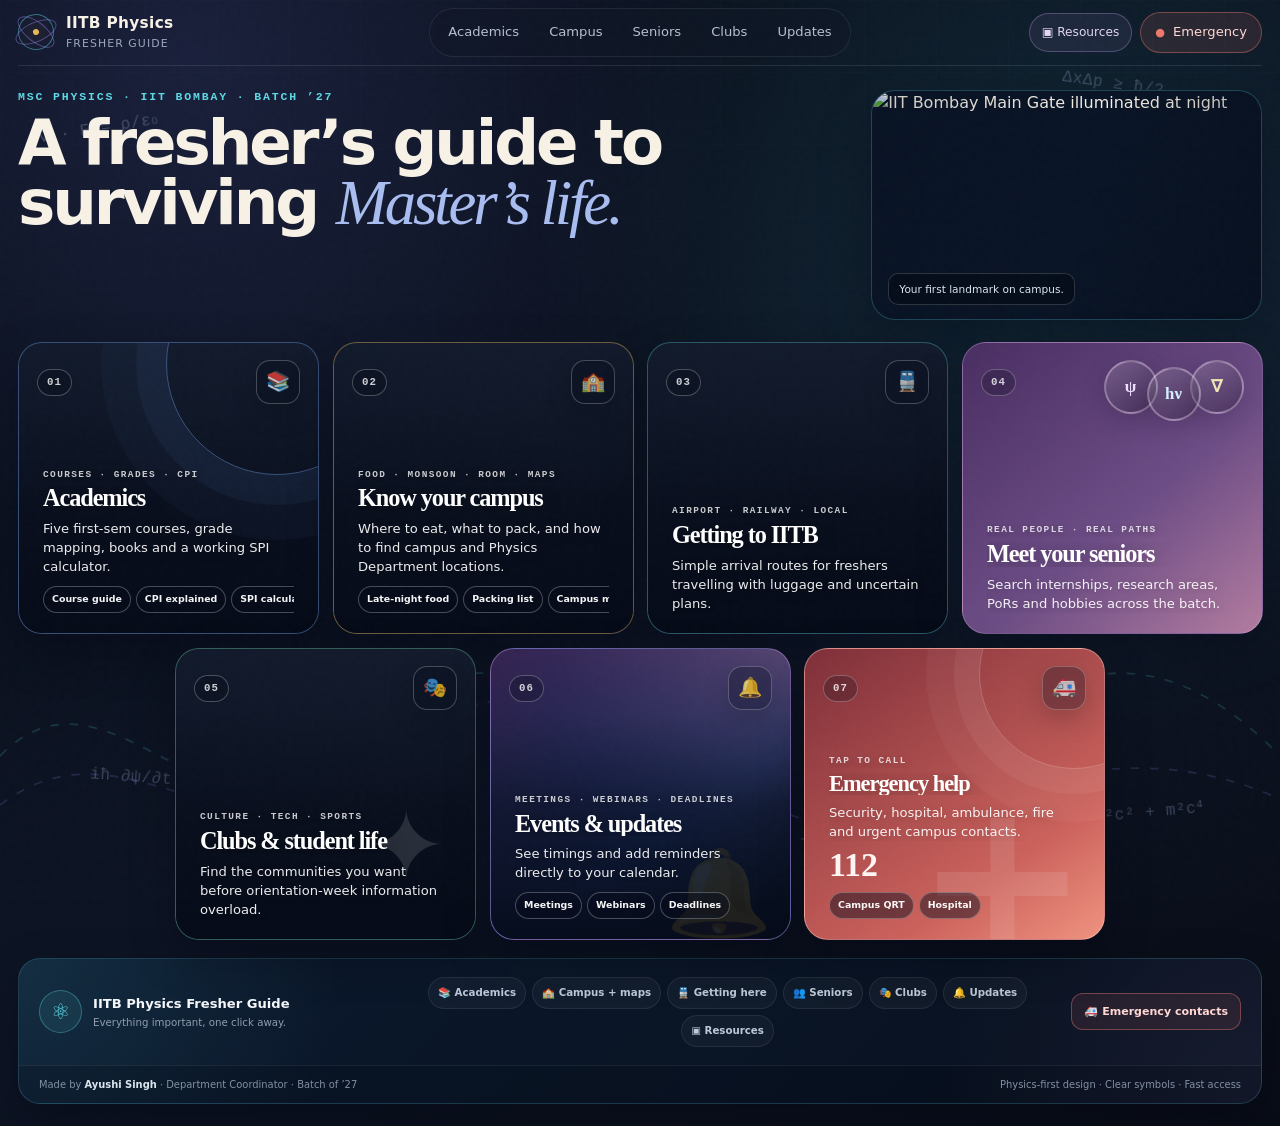
==== index.html @ adb38f8f "Add files via upload" ====
<!DOCTYPE html>

<html lang="en">
<head>
<meta charset="utf-8"/>
<meta content="width=device-width,initial-scale=1" name="viewport"/>
<meta content="A clear, colourful and interactive fresher guide for incoming IIT Bombay MSc Physics students." name="description"/>
<meta content="#0a0f1d" name="theme-color"/>
<title>IIT Bombay Fresher Guide — Physics</title>
<link href="./styles.css" rel="stylesheet"/>
<style id="homepage-critical-layout">
/* Critical homepage layout — intentionally embedded for deployment stability */
body.home #guide-grid.dashboard-grid {
  display: grid !important;
  grid-template-columns: repeat(4, minmax(0, 1fr)) !important;
  grid-auto-flow: row !important;
  grid-auto-rows: minmax(292px, auto) !important;
  gap: 14px !important;
  align-items: stretch !important;
}

body.home #guide-grid > .dashboard-card.card-equal {
  position: relative !important;
  grid-column: span 1 !important;
  width: 100% !important;
  min-width: 0 !important;
  min-height: 292px !important;
  height: 100% !important;
  margin: 0 !important;
  overflow: hidden !important;
  box-sizing: border-box !important;
}

body.home #guide-grid .open-card {
  display: none !important;
}

body.home #guide-grid .dashboard-card-content {
  position: absolute !important;
  z-index: 3 !important;
  left: 24px !important;
  right: 24px !important;
  bottom: 20px !important;
  width: auto !important;
  max-width: none !important;
  max-height: calc(100% - 105px) !important;
  padding: 0 !important;
  overflow: hidden !important;
  box-sizing: border-box !important;
}

body.home #guide-grid .dashboard-card-content h2 {
  max-width: 100% !important;
  margin: 5px 0 8px !important;
  overflow: hidden !important;
  color: #fff !important;
  font-size: clamp(1.52rem, 1.82vw, 2.1rem) !important;
  line-height: 1.02 !important;
  text-wrap: balance !important;
}

body.home #guide-grid .dashboard-card-content > p:not(.card-label) {
  display: -webkit-box !important;
  max-width: 100% !important;
  margin: 0 !important;
  overflow: hidden !important;
  color: rgba(255,255,255,.92) !important;
  font-size: .82rem !important;
  line-height: 1.45 !important;
  -webkit-box-orient: vertical !important;
  -webkit-line-clamp: 3 !important;
}

body.home #guide-grid .card-label {
  max-width: 100% !important;
  overflow: hidden !important;
  color: rgba(255,255,255,.78) !important;
  font-size: .59rem !important;
  line-height: 1.35 !important;
  text-overflow: ellipsis !important;
  white-space: nowrap !important;
}

body.home #guide-grid .mini-links {
  display: flex !important;
  max-height: 29px !important;
  margin-top: 10px !important;
  overflow: hidden !important;
  flex-wrap: nowrap !important;
}

body.home #guide-grid .mini-links span {
  flex: 0 0 auto !important;
  padding: 5px 8px !important;
  font-size: .59rem !important;
}

body.home #guide-grid .card-symbol {
  display: grid !important;
  width: 44px !important;
  height: 44px !important;
  flex: 0 0 44px !important;
  place-items: center !important;
  border-radius: 14px !important;
  font-size: 1.22rem !important;
}

body.home #guide-grid .card-equation {
  display: none !important;
}

body.home #guide-grid .emergency-card .dashboard-card-content h2 {
  font-size: clamp(1.4rem, 1.64vw, 1.9rem) !important;
}

body.home #guide-grid .emergency-card .emergency-number {
  margin-top: 7px !important;
  font-size: 2.12rem !important;
}

.home-footer-stable {
  width: 100% !important;
  margin-top: 18px !important;
  overflow: hidden !important;
  border: 1px solid rgba(95,216,230,.18) !important;
  border-radius: 22px !important;
  background:
    radial-gradient(circle at 0 0, rgba(95,216,230,.10), transparent 20rem),
    radial-gradient(circle at 100% 100%, rgba(183,148,223,.09), transparent 20rem),
    linear-gradient(135deg, rgba(12,27,48,.98), rgba(8,16,30,.98)) !important;
  color: #fff !important;
  box-sizing: border-box !important;
  box-shadow: 0 18px 46px rgba(1,5,14,.28) !important;
}

.home-footer-top {
  display: grid !important;
  grid-template-columns: minmax(230px,.9fr) minmax(420px,1.7fr) auto !important;
  gap: 18px !important;
  align-items: center !important;
  padding: 18px 20px !important;
}

.home-footer-brand {
  display: flex !important;
  min-width: 0 !important;
  align-items: center !important;
  gap: 11px !important;
  color: #fff !important;
  text-decoration: none !important;
}

.home-footer-brand > span:first-child {
  display: grid !important;
  width: 43px !important;
  height: 43px !important;
  flex: 0 0 43px !important;
  place-items: center !important;
  border: 1px solid rgba(95,216,230,.34) !important;
  border-radius: 50% !important;
  background: rgba(95,216,230,.09) !important;
  color: #5fd8e6 !important;
  font-size: 1.35rem !important;
}

.home-footer-brand > span:last-child {
  display: grid !important;
  min-width: 0 !important;
  line-height: 1.2 !important;
}

.home-footer-brand strong {
  color: #f5f7fb !important;
  font-size: .82rem !important;
}

.home-footer-brand small {
  margin-top: 4px !important;
  color: #8f9daf !important;
  font-size: .64rem !important;
}

.home-footer-nav {
  display: flex !important;
  flex-wrap: wrap !important;
  justify-content: center !important;
  gap: 6px !important;
}

.home-footer-nav a {
  padding: 7px 9px !important;
  border: 1px solid rgba(255,255,255,.08) !important;
  border-radius: 999px !important;
  background: rgba(255,255,255,.035) !important;
  color: #bdc9d8 !important;
  font-size: .64rem !important;
  font-weight: 650 !important;
  text-decoration: none !important;
}

.home-footer-emergency {
  justify-self: end !important;
  padding: 9px 12px !important;
  border: 1px solid rgba(237,120,109,.42) !important;
  border-radius: 12px !important;
  background: rgba(237,120,109,.10) !important;
  color: #ffd8d4 !important;
  font-size: .69rem !important;
  font-weight: 760 !important;
  text-decoration: none !important;
  white-space: nowrap !important;
}

.home-footer-bottom {
  display: flex !important;
  justify-content: space-between !important;
  gap: 18px !important;
  padding: 11px 20px !important;
  border-top: 1px solid rgba(255,255,255,.07) !important;
  background: rgba(3,8,17,.20) !important;
  color: #8290a3 !important;
  font-size: .62rem !important;
}

.home-footer-bottom strong {
  color: #dce4ee !important;
}

@media (max-width: 1220px) {
  body.home #guide-grid.dashboard-grid {
    grid-template-columns: repeat(3, minmax(0,1fr)) !important;
    grid-auto-rows: minmax(285px, auto) !important;
  }
  .home-footer-top {
    grid-template-columns: 1fr !important;
  }
  .home-footer-nav {
    justify-content: flex-start !important;
  }
  .home-footer-emergency {
    justify-self: start !important;
  }
}

@media (max-width: 900px) {
  body.home #guide-grid.dashboard-grid {
    grid-template-columns: repeat(2, minmax(0,1fr)) !important;
    grid-auto-rows: minmax(260px, auto) !important;
  }
  body.home #guide-grid > .dashboard-card.card-equal {
    min-height: 260px !important;
  }
}

@media (max-width: 620px) {
  body.home #guide-grid.dashboard-grid {
    grid-template-columns: repeat(2, minmax(0,1fr)) !important;
    grid-auto-rows: minmax(225px, auto) !important;
    gap: 9px !important;
  }
  body.home #guide-grid > .dashboard-card.card-equal {
    min-height: 225px !important;
  }
  body.home #guide-grid .dashboard-card-content {
    left: 14px !important;
    right: 14px !important;
    bottom: 14px !important;
    max-height: calc(100% - 82px) !important;
  }
  body.home #guide-grid .dashboard-card-content h2,
  body.home #guide-grid .emergency-card .dashboard-card-content h2 {
    font-size: clamp(1.15rem, 5vw, 1.5rem) !important;
  }
  body.home #guide-grid .dashboard-card-content > p:not(.card-label) {
    font-size: .69rem !important;
    line-height: 1.39 !important;
  }
  body.home #guide-grid .mini-links {
    display: none !important;
  }
  body.home #guide-grid .card-symbol {
    width: 36px !important;
    height: 36px !important;
    flex-basis: 36px !important;
    font-size: 1rem !important;
  }
  .home-footer-nav {
    display: grid !important;
    grid-template-columns: repeat(2,minmax(0,1fr)) !important;
    width: 100% !important;
  }
  .home-footer-nav a {
    text-align: center !important;
  }
  .home-footer-bottom {
    flex-direction: column !important;
    gap: 4px !important;
  }
}

@media (max-width: 390px) {
  body.home #guide-grid.dashboard-grid {
    grid-template-columns: 1fr !important;
  }
}
</style><style id="maps-under-campus-critical">
/* Seven equal homepage cards: 4 on top, 3 centred below */
body.home #guide-grid.dashboard-grid {
  grid-template-columns: repeat(8, minmax(0, 1fr)) !important;
}

body.home #guide-grid > .dashboard-card.card-equal {
  grid-column: span 2 !important;
}

/* Centre cards 5–7 in the second row. */
body.home #guide-grid > .dashboard-card.card-equal:nth-child(5) {
  grid-column: 2 / span 2 !important;
}

@media (max-width: 1220px) {
  body.home #guide-grid.dashboard-grid {
    grid-template-columns: repeat(6, minmax(0, 1fr)) !important;
  }

  body.home #guide-grid > .dashboard-card.card-equal:nth-child(5) {
    grid-column: auto / span 2 !important;
  }

  body.home #guide-grid > .dashboard-card.card-equal:nth-child(7) {
    grid-column: 3 / span 2 !important;
  }
}

@media (max-width: 900px) {
  body.home #guide-grid.dashboard-grid {
    grid-template-columns: repeat(4, minmax(0, 1fr)) !important;
  }

  body.home #guide-grid > .dashboard-card.card-equal:nth-child(5) {
    grid-column: auto / span 2 !important;
  }

  body.home #guide-grid > .dashboard-card.card-equal:nth-child(7) {
    grid-column: 2 / span 2 !important;
  }
}

@media (max-width: 390px) {
  body.home #guide-grid.dashboard-grid {
    grid-template-columns: 1fr !important;
  }

  body.home #guide-grid > .dashboard-card.card-equal,
  body.home #guide-grid > .dashboard-card.card-equal:nth-child(5),
  body.home #guide-grid > .dashboard-card.card-equal:nth-child(7) {
    grid-column: 1 !important;
  }
}
</style><style id="homepage-photo-critical">body.home .dashboard-intro{max-width:none;grid-template-columns:minmax(0,1.35fr) minmax(320px,.65fr);align-items:stretch}.home-intro-image{position:relative;min-height:230px;margin:0;overflow:hidden;border:1px solid rgba(95,216,230,.25);border-radius:24px;background:#091426;box-shadow:0 20px 52px rgba(1,5,14,.32)}.home-intro-image img{width:100%;height:100%;object-fit:cover}.home-intro-image figcaption{position:absolute;z-index:2;left:16px;bottom:14px;padding:7px 10px;border:1px solid rgba(255,255,255,.16);border-radius:10px;background:rgba(5,12,24,.7);color:#dce6f2;font-size:.66rem}@media(max-width:800px){body.home .dashboard-intro{grid-template-columns:1fr}}</style></head>
<body class="home physics-dashboard-page">
<a class="skip-link" href="#guide-grid">Skip to guide</a>
<div aria-hidden="true" class="physics-sky">
<span class="formula f1">∇ · E = ρ/ε₀</span>
<span class="formula f2">ΔxΔp ≥ ħ/2</span>
<span class="formula f3">iħ ∂ψ/∂t = Ĥψ</span>
<span class="formula f4">E² = p²c² + m²c⁴</span>
<svg class="wave-field" preserveaspectratio="none" viewbox="0 0 1200 220">
<path d="M0,110 C100,20 200,200 300,110 S500,20 600,110 S800,200 900,110 S1100,20 1200,110"></path>
<path d="M0,150 C120,70 220,215 350,120 S560,55 700,140 S980,60 1200,145"></path>
</svg>
</div>
<nav aria-label="Primary navigation" class="dashboard-nav">
<a class="dashboard-brand" href="./index.html">
<span aria-hidden="true" class="brand-orbit"><i></i></span>
<span><strong>IITB Physics</strong><small>Fresher Guide</small></span>
</a>
<div class="dashboard-nav-links">
<a href="./academics.html">Academics</a>
<a href="./campus-life.html">Campus</a>
<a href="./seniors.html">Seniors</a>
<a href="./clubs.html">Clubs</a>
<a href="./events.html">Updates</a>
</div>
<div class="nav-utilities"><a class="resources-pill" href="./resources.html">▣ Resources</a><a class="emergency-pill" href="./emergency.html"><span>●</span> Emergency</a></div>
</nav>
<main class="dashboard-main">
<header class="dashboard-intro">
<div>
<p class="dashboard-kicker">MSc Physics · IIT Bombay · Batch ’27</p>
<h1>A fresher’s guide to surviving <span>Master’s life.</span></h1>
</div>
<figure aria-label="IIT Bombay Main Gate at night" class="home-intro-image"><img alt="IIT Bombay Main Gate illuminated at night" loading="eager" src="./assets/home-main-gate.webp"/><figcaption>Your first landmark on campus.</figcaption></figure></header>
<section aria-label="Fresher guide sections" class="dashboard-grid" id="guide-grid">
<a class="dashboard-card academic-card card-equal" data-tilt="" href="./academics.html">
<img alt="Lecture hall at IIT Bombay" onerror="this.style.display='none'" src="./assets/lecture-hall.webp"/>
<div class="card-shade"></div>
<div class="card-topline"><span class="card-index">01</span><span class="card-symbol">📚</span></div>
<div class="dashboard-card-content">
<p class="card-label">Courses · Grades · CPI</p>
<h2>Academics</h2>
<p>Five first-sem courses, grade mapping, books and a working SPI calculator.</p>
<div class="mini-links"><span>Course guide</span><span>CPI explained</span><span>SPI calculator</span></div>
</div>
<span class="card-equation">SPI = Σ(cᵢgᵢ) / Σcᵢ</span>
</a><a class="dashboard-card campus-card card-equal" data-tilt="" href="./campus-life.html">
<img alt="Tree-lined IIT Bombay campus road with auto-rickshaws" onerror="this.style.display='none'" src="./assets/campus-card.webp"/>
<div class="card-shade"></div>
<div class="card-topline"><span class="card-index">02</span><span class="card-symbol">🏫</span></div>
<div class="dashboard-card-content">
<p class="card-label">Food · Monsoon · Room · Maps</p>
<h2>Know your campus</h2>
<p>Where to eat, what to pack, and how to find campus and Physics Department locations.</p>
<div class="mini-links"><span>Late-night food</span><span>Packing list</span><span>Campus maps</span></div>
</div>
</a><a class="dashboard-card transport-card card-equal" data-tilt="" href="./transport.html">
<img alt="IIT Bombay main gate" onerror="this.style.display='none'" src="./assets/main-gate.webp"/>
<div class="card-shade"></div>
<div class="card-topline"><span class="card-index">03</span><span class="card-symbol">🚆</span></div>
<div class="dashboard-card-content">
<p class="card-label">Airport · Railway · Local</p>
<h2>Getting to IITB</h2>
<p>Simple arrival routes for freshers travelling with luggage and uncertain plans.</p>
</div>
</a><a class="dashboard-card seniors-card card-equal" data-tilt="" href="./seniors.html">
<div aria-hidden="true" class="portrait-stack physics-peer-stack">
<span>ψ</span>
<span>hν</span>
<span>∇</span>
</div>
<div class="card-topline"><span class="card-index">04</span><span class="card-symbol">👥</span></div>
<div class="dashboard-card-content">
<p class="card-label">Real people · Real paths</p>
<h2>Meet your seniors</h2>
<p>Search internships, research areas, PoRs and hobbies across the batch.</p>
</div>
</a><a class="dashboard-card clubs-card card-equal" data-tilt="" href="./clubs.html">
<img alt="IIT Bombay main building" onerror="this.style.display='none'" src="./assets/main-building.webp"/>
<div class="card-shade"></div>
<div class="card-topline"><span class="card-index">05</span><span class="card-symbol">🎭</span></div>
<div class="dashboard-card-content">
<p class="card-label">Culture · Tech · Sports</p>
<h2>Clubs &amp; student life</h2>
<p>Find the communities you want before orientation-week information overload.</p>
</div>
</a><a class="dashboard-card updates-card card-equal" data-tilt="" href="./events.html"><div class="card-shade"></div><div class="card-topline"><span class="card-index">06</span><span class="card-symbol">🔔</span></div><div class="dashboard-card-content"><p class="card-label">Meetings · Webinars · Deadlines</p><h2>Events &amp; updates</h2><p>See timings and add reminders directly to your calendar.</p><div class="mini-links"><span>Meetings</span><span>Webinars</span><span>Deadlines</span></div></div></a><a class="dashboard-card emergency-card card-equal" data-tilt="" href="./emergency.html">
<div aria-hidden="true" class="emergency-rings"></div>
<div class="card-topline"><span class="card-index">07</span><span class="card-symbol">🚑</span></div>
<div class="dashboard-card-content">
<p class="card-label">Tap to call</p>
<h2>Emergency help</h2>
<p>Security, hospital, ambulance, fire and urgent campus contacts.</p>
<strong class="emergency-number">112</strong>
<div class="mini-links"><span>Campus QRT</span><span>Hospital</span></div>
</div>
</a></section>
<footer aria-label="Website footer" class="home-footer-stable"><div class="home-footer-top"><a class="home-footer-brand" href="./index.html"><span aria-hidden="true">⚛</span><span><strong>IITB Physics Fresher Guide</strong><small>Everything important, one click away.</small></span></a><nav aria-label="Footer navigation" class="home-footer-nav"><a href="./academics.html">📚 Academics</a><a href="./campus-life.html">🏫 Campus + maps</a><a href="./transport.html">🚆 Getting here</a><a href="./seniors.html">👥 Seniors</a><a href="./clubs.html">🎭 Clubs</a><a href="./events.html">🔔 Updates</a><a href="./resources.html">▣ Resources</a></nav><a class="home-footer-emergency" href="./emergency.html">🚑 Emergency contacts</a></div><div class="home-footer-bottom"><span>Made by <strong>Ayushi Singh</strong> · Department Coordinator · Batch of ’27</span><span>Physics-first design · Clear symbols · Fast access</span></div></footer></main>
<script src="./site.js"></script>
</body>
</html>
---- styles.css ----
:root {
  --ink: #f4f1e8;
  --muted: #b9b8b0;
  --paper: #111411;
  --paper-2: #171a17;
  --paper-3: #20231f;
  --sage: #a8b89a;
  --sage-deep: #697b61;
  --clay: #c9896b;
  --lavender: #a99cc7;
  --sand: #d3bd95;
  --blue: #8faeb4;
  --danger: #d66f62;
  --line: rgba(244, 241, 232, .12);
  --shadow: 0 22px 70px rgba(0,0,0,.35);
  --radius-xl: 32px;
  --radius-lg: 24px;
  --radius-md: 16px;
  --max: 1220px;
}

* { box-sizing: border-box; }
html { scroll-behavior: smooth; }
body {
  margin: 0;
  min-height: 100vh;
  background:
    radial-gradient(circle at 12% 0%, rgba(168,184,154,.13), transparent 34rem),
    radial-gradient(circle at 90% 10%, rgba(169,156,199,.1), transparent 30rem),
    var(--paper);
  color: var(--ink);
  font-family: Inter, ui-sans-serif, system-ui, -apple-system, BlinkMacSystemFont, "Segoe UI", sans-serif;
  line-height: 1.55;
  -webkit-font-smoothing: antialiased;
}
body::before {
  content: "";
  position: fixed;
  inset: 0;
  pointer-events: none;
  opacity: .16;
  z-index: 99;
  background-image: url("data:image/svg+xml,%3Csvg viewBox='0 0 180 180' xmlns='http://www.w3.org/2000/svg'%3E%3Cfilter id='n'%3E%3CfeTurbulence type='fractalNoise' baseFrequency='.9' numOctaves='3' stitchTiles='stitch'/%3E%3C/filter%3E%3Crect width='100%25' height='100%25' filter='url(%23n)' opacity='.22'/%3E%3C/svg%3E");
}
a { color: inherit; }
img { max-width: 100%; display: block; }
button, input, select { font: inherit; }
button { color: inherit; }

.shell { width: min(calc(100% - 32px), var(--max)); margin-inline: auto; }
.skip-link { position: fixed; top: 12px; left: 12px; z-index: 200; transform: translateY(-150%); background: var(--ink); color: var(--paper); padding: 10px 14px; border-radius: 10px; }
.skip-link:focus { transform: translateY(0); }

.site-nav {
  position: sticky; top: 0; z-index: 80;
  border-bottom: 1px solid transparent;
  transition: background .25s ease, border-color .25s ease, backdrop-filter .25s ease;
}
.site-nav.scrolled { background: rgba(17,20,17,.82); border-color: var(--line); backdrop-filter: blur(18px); }
.nav-inner { min-height: 74px; display:flex; align-items:center; justify-content:space-between; gap: 20px; }
.brand { display:flex; align-items:center; gap:12px; text-decoration:none; font-weight:750; letter-spacing:-.02em; }
.brand-mark { width:38px; height:38px; display:grid; place-items:center; border-radius:50%; background:var(--sage); color:#172016; font-family:Georgia,serif; font-size:20px; }
.nav-links { display:flex; align-items:center; gap:8px; }
.nav-links a { padding:10px 13px; color:var(--muted); text-decoration:none; border-radius:999px; font-size:.9rem; }
.nav-links a:hover, .nav-links a[aria-current="page"] { color:var(--ink); background:rgba(244,241,232,.07); }
.nav-urgent { border:1px solid rgba(214,111,98,.35)!important; color:#efb0a8!important; }
.menu-toggle { display:none; width:44px; height:44px; border:1px solid var(--line); background:var(--paper-2); border-radius:50%; cursor:pointer; }

.hero { padding:72px 0 64px; }
.hero-grid { display:grid; grid-template-columns:1.04fr .96fr; align-items:center; gap:clamp(38px,7vw,96px); }
.kicker { display:inline-flex; align-items:center; gap:10px; margin:0 0 20px; color:var(--sage); font-size:.78rem; text-transform:uppercase; letter-spacing:.18em; font-weight:800; }
.kicker::before { content:""; width:34px; height:1px; background:currentColor; }
.display { margin:0; max-width:760px; font-family:Georgia, "Times New Roman", serif; font-weight:500; line-height:.98; letter-spacing:-.055em; font-size:clamp(3.35rem,8vw,7.15rem); text-wrap:balance; }
.display em { color:var(--sage); font-weight:400; }
.lede { max-width:650px; margin:26px 0 0; color:var(--muted); font-size:clamp(1rem,1.8vw,1.18rem); }
.hero-actions { display:flex; flex-wrap:wrap; gap:12px; margin-top:30px; }
.btn { display:inline-flex; align-items:center; justify-content:center; gap:9px; min-height:48px; padding:0 18px; border:1px solid var(--line); border-radius:999px; text-decoration:none; font-weight:700; font-size:.92rem; transition:transform .2s ease, background .2s ease, border-color .2s ease; }
.btn:hover { transform:translateY(-2px); }
.btn-primary { background:var(--ink); color:var(--paper); border-color:var(--ink); }
.btn-secondary { background:rgba(244,241,232,.04); }

.hero-collage { position:relative; min-height:560px; }
.photo { position:absolute; overflow:hidden; border-radius:var(--radius-xl); border:1px solid rgba(244,241,232,.18); box-shadow:var(--shadow); background:var(--paper-2); }
.photo img { width:100%; height:100%; object-fit:cover; transition:transform .8s cubic-bezier(.2,.8,.2,1); }
.photo:hover img { transform:scale(1.04); }
.photo-main { inset:0 56px 70px 0; transform:rotate(-2.4deg); }
.photo-small { width:42%; height:39%; right:0; bottom:0; transform:rotate(3deg); }
.photo-note { position:absolute; right:2%; top:4%; width:190px; padding:18px; border-radius:20px; background:var(--sand); color:#242016; transform:rotate(4deg); box-shadow:var(--shadow); font-size:.87rem; }
.photo-note strong { display:block; font-family:Georgia,serif; font-size:1.4rem; margin-bottom:5px; }

.marquee { overflow:hidden; border-block:1px solid var(--line); background:rgba(244,241,232,.025); }
.marquee-track { display:flex; width:max-content; gap:42px; padding:13px 0; color:#cac8bf; font-size:.78rem; letter-spacing:.14em; text-transform:uppercase; animation:marquee 28s linear infinite; }
.marquee-track span::before { content:"✦"; color:var(--sage); margin-right:42px; }
@keyframes marquee { to { transform:translateX(-50%); } }

.section { padding:92px 0; }
.section-head { display:grid; grid-template-columns:1fr auto; gap:24px; align-items:end; margin-bottom:34px; }
.eyebrow { margin:0 0 8px; color:var(--sage); text-transform:uppercase; letter-spacing:.16em; font-size:.74rem; font-weight:800; }
.section-title { margin:0; font-family:Georgia,serif; font-size:clamp(2.15rem,5vw,4.2rem); font-weight:500; line-height:1.03; letter-spacing:-.04em; }
.section-copy { max-width:520px; margin:12px 0 0; color:var(--muted); }
.text-link { color:var(--ink); text-underline-offset:5px; }

.bento { display:grid; grid-template-columns:repeat(12,1fr); gap:18px; }
.bento-card { position:relative; min-height:280px; overflow:hidden; border:1px solid var(--line); border-radius:var(--radius-lg); background:var(--paper-2); text-decoration:none; isolation:isolate; transition:transform .35s cubic-bezier(.2,.8,.2,1), border-color .3s ease; }
.bento-card:hover { transform:translateY(-6px); border-color:rgba(244,241,232,.28); }
.bento-card:focus-visible { outline:2px solid var(--sage); outline-offset:4px; }
.bento-card img { position:absolute; inset:0; width:100%; height:100%; object-fit:cover; z-index:-2; transition:transform .7s cubic-bezier(.2,.8,.2,1); }
.bento-card:hover img { transform:scale(1.045); }
.bento-card::after { content:""; position:absolute; inset:0; z-index:-1; background:linear-gradient(180deg,transparent 12%,rgba(11,13,11,.24) 50%,rgba(11,13,11,.94) 100%); }
.card-content { position:absolute; inset:auto 0 0; padding:26px; }
.card-number { display:inline-grid; place-items:center; width:34px; height:34px; border-radius:50%; background:rgba(244,241,232,.12); backdrop-filter:blur(12px); font-size:.73rem; margin-bottom:42px; }
.card-title { margin:0; font-family:Georgia,serif; font-size:clamp(1.8rem,3vw,2.75rem); font-weight:500; letter-spacing:-.035em; }
.card-copy { max-width:520px; margin:9px 0 0; color:#cfcec7; font-size:.94rem; }
.card-tags { display:flex; flex-wrap:wrap; gap:7px; margin-top:16px; }
.card-tags span { padding:6px 10px; border-radius:999px; background:rgba(244,241,232,.1); color:#e2e0d8; font-size:.72rem; }
.card-arrow { position:absolute; top:22px; right:22px; width:46px; height:46px; display:grid; place-items:center; border-radius:50%; background:rgba(17,20,17,.72); backdrop-filter:blur(12px); font-size:1.15rem; transition:transform .3s ease; }
.bento-card:hover .card-arrow { transform:rotate(45deg); }
.span-7 { grid-column:span 7; }
.span-5 { grid-column:span 5; }
.span-4 { grid-column:span 4; }
.span-8 { grid-column:span 8; }
.tall { min-height:470px; }
.medium { min-height:350px; }
.solid-sage { background:var(--sage-deep); }
.solid-clay { background:#6d4033; }
.solid-lavender { background:#554d68; }
.solid-sage::after, .solid-clay::after, .solid-lavender::after { background:linear-gradient(180deg,rgba(0,0,0,.03),rgba(0,0,0,.42)); }

.senior-mosaic { position:absolute; inset:24px 24px auto auto; display:flex; }
.senior-mosaic img, .senior-mosaic .avatar-dot { width:58px; height:58px; margin-left:-12px; border-radius:50%; object-fit:cover; object-position:center 25%; border:3px solid #554d68; background:var(--paper-3); }

.quick-grid { display:grid; grid-template-columns:repeat(4,1fr); gap:14px; }
.quick-item { padding:22px; border:1px solid var(--line); border-radius:var(--radius-md); background:rgba(244,241,232,.03); }
.quick-icon { width:42px; height:42px; display:grid; place-items:center; border-radius:14px; background:rgba(168,184,154,.13); color:var(--sage); margin-bottom:28px; }
.quick-item h3 { margin:0 0 6px; font-size:1rem; }
.quick-item p { margin:0; color:var(--muted); font-size:.84rem; }

.page-hero { padding:56px 0 54px; }
.page-hero-grid { display:grid; grid-template-columns:1fr .82fr; gap:55px; align-items:center; }
.page-title { margin:0; font-family:Georgia,serif; font-size:clamp(3.2rem,8vw,6.6rem); line-height:.97; letter-spacing:-.055em; font-weight:500; }
.page-title em { color:var(--sage); }
.page-visual { height:430px; border-radius:var(--radius-xl); overflow:hidden; border:1px solid var(--line); box-shadow:var(--shadow); }
.page-visual img { width:100%; height:100%; object-fit:cover; }

.tab-bar { position:sticky; top:74px; z-index:40; display:flex; gap:8px; padding:8px; margin:0 auto 34px; width:max-content; max-width:100%; overflow:auto; border:1px solid var(--line); border-radius:999px; background:rgba(23,26,23,.85); backdrop-filter:blur(18px); }
.tab-button { border:0; background:transparent; color:var(--muted); padding:10px 17px; border-radius:999px; cursor:pointer; white-space:nowrap; }
.tab-button.active { background:var(--ink); color:var(--paper); }
.tab-panel { display:none; }
.tab-panel.active { display:block; animation:panel-in .36s ease both; }
@keyframes panel-in { from { opacity:0; transform:translateY(9px); } }

.content-grid { display:grid; grid-template-columns:repeat(12,1fr); gap:18px; }
.panel { border:1px solid var(--line); border-radius:var(--radius-lg); background:var(--paper-2); padding:clamp(22px,4vw,38px); }
.panel h2, .panel h3 { margin-top:0; font-family:Georgia,serif; font-weight:500; letter-spacing:-.025em; }
.panel h2 { font-size:clamp(2rem,4vw,3.3rem); }
.panel h3 { font-size:1.55rem; }
.panel p { color:var(--muted); }
.panel.span-8, .panel.span-4, .panel.span-6 { min-height:100%; }
.span-6 { grid-column:span 6; }

.course-list { display:grid; gap:12px; }
.course { border:1px solid var(--line); border-radius:18px; overflow:hidden; background:rgba(244,241,232,.025); }
.course summary { display:grid; grid-template-columns:70px 1fr auto; align-items:center; gap:16px; padding:20px; cursor:pointer; list-style:none; }
.course summary::-webkit-details-marker { display:none; }
.course-code { color:var(--sage); font-size:.77rem; font-weight:800; letter-spacing:.08em; }
.course-title { font-weight:750; }
.course-plus { width:34px; height:34px; display:grid; place-items:center; border-radius:50%; background:rgba(244,241,232,.06); transition:transform .25s ease; }
.course[open] .course-plus { transform:rotate(45deg); }
.course-body { padding:0 20px 22px 106px; color:var(--muted); }
.book-list { margin:9px 0 0; padding-left:18px; }

.grade-ladder { display:grid; gap:9px; }
.grade-row { display:grid; grid-template-columns:72px 60px 1fr; align-items:center; gap:12px; padding:13px 15px; border-radius:14px; background:rgba(244,241,232,.035); }
.grade-letter { font-weight:850; color:var(--sage); }
.grade-point { font-family:Georgia,serif; font-size:1.3rem; }

.calculator { display:grid; gap:14px; }
.calc-row { display:grid; grid-template-columns:1.5fr .65fr 1fr 42px; gap:10px; }
.field { width:100%; min-height:46px; border:1px solid var(--line); border-radius:12px; background:#0e110e; color:var(--ink); padding:0 12px; }
.remove-row { border:1px solid var(--line); background:transparent; border-radius:12px; cursor:pointer; }
.calc-actions { display:flex; gap:10px; flex-wrap:wrap; }
.calc-result { margin-top:12px; padding:24px; border-radius:20px; background:var(--sage); color:#172016; }
.calc-result strong { display:block; font-family:Georgia,serif; font-size:3.8rem; line-height:1; }

.filters { display:flex; flex-wrap:wrap; gap:8px; margin-bottom:22px; }
.filter-chip { border:1px solid var(--line); background:transparent; color:var(--muted); padding:9px 13px; border-radius:999px; cursor:pointer; }
.filter-chip.active { background:var(--sage); color:#172016; border-color:var(--sage); }
.food-grid { display:grid; grid-template-columns:repeat(3,1fr); gap:14px; }
.food-card { border:1px solid var(--line); border-radius:18px; padding:20px; background:rgba(244,241,232,.025); transition:transform .2s ease, border-color .2s ease; }
.food-card:hover { transform:translateY(-3px); border-color:rgba(168,184,154,.45); }
.food-card h3 { margin:0 0 6px; font-family:Georgia,serif; font-size:1.45rem; font-weight:500; }
.food-meta { display:flex; gap:7px; flex-wrap:wrap; margin-bottom:15px; }
.food-meta span { color:var(--sage); font-size:.72rem; }
.food-card p { min-height:66px; }
.map-link { display:inline-flex; gap:7px; color:var(--ink); text-underline-offset:4px; font-size:.88rem; }

.checklist { display:grid; gap:10px; }
.check { display:flex; gap:14px; align-items:flex-start; padding:16px; border:1px solid var(--line); border-radius:15px; background:rgba(244,241,232,.025); cursor:pointer; }
.check input { margin-top:4px; accent-color:var(--sage); }
.check.done { opacity:.55; }
.check.done strong { text-decoration:line-through; }
.check small { display:block; color:var(--muted); margin-top:3px; }

.senior-controls { display:grid; grid-template-columns:1fr auto; gap:14px; margin-bottom:26px; }
.search-box { min-height:50px; padding:0 16px; border:1px solid var(--line); border-radius:999px; background:var(--paper-2); color:var(--ink); }
.senior-grid { display:grid; grid-template-columns:repeat(3,1fr); gap:16px; }
.senior-card {
  --senior-accent:var(--sage);
  position:relative;
  overflow:hidden;
  min-height:260px;
  padding:20px;
  border:1px solid color-mix(in srgb,var(--senior-accent) 26%,var(--line));
  border-radius:22px;
  background:
    radial-gradient(circle at 92% 8%,color-mix(in srgb,var(--senior-accent) 13%,transparent),transparent 34%),
    var(--paper-2);
  transition:transform .3s ease,border-color .3s ease,box-shadow .3s ease;
}
.senior-card::after {
  content:"";
  position:absolute;
  width:160px;
  height:160px;
  right:-92px;
  bottom:-104px;
  border:1px solid color-mix(in srgb,var(--senior-accent) 23%,transparent);
  border-radius:50%;
  box-shadow:0 0 0 24px color-mix(in srgb,var(--senior-accent) 5%,transparent);
  pointer-events:none;
}
.senior-card:hover {
  transform:translateY(-5px);
  border-color:color-mix(in srgb,var(--senior-accent) 52%,var(--line));
  box-shadow:0 18px 38px rgba(0,0,0,.18);
}
.senior-card[data-senior-category="research"] { --senior-accent:#86aee8; }
.senior-card[data-senior-category="industry"] { --senior-accent:#d6a35d; }
.senior-card[data-senior-category="teaching"] { --senior-accent:#8fc7ac; }
.senior-card[data-senior-category="exploring"] { --senior-accent:#c29ad7; }
.senior-card-head { display:flex; align-items:center; gap:14px; position:relative; z-index:1; }
.senior-orbit {
  position:relative;
  display:grid;
  flex:0 0 62px;
  width:62px;
  height:62px;
  place-items:center;
  border:1px solid color-mix(in srgb,var(--senior-accent) 52%,transparent);
  border-radius:50%;
  background:color-mix(in srgb,var(--senior-accent) 11%,transparent);
}
.senior-orbit::before,
.senior-orbit::after {
  content:"";
  position:absolute;
  inset:8px -5px;
  border:1px solid color-mix(in srgb,var(--senior-accent) 48%,transparent);
  border-radius:50%;
  transform:rotate(52deg);
}
.senior-orbit::after { transform:rotate(-52deg); }
.senior-orbit span { position:relative; z-index:1; color:var(--senior-accent); font:600 1.45rem/1 Georgia,serif; }
.senior-heading { min-width:0; }
.senior-heading h2 { margin:5px 0 0; font-family:Georgia,serif; font-size:1.55rem; font-weight:500; line-height:1.1; }
.senior-badge {
  display:inline-flex;
  padding:4px 8px;
  border-radius:999px;
  background:color-mix(in srgb,var(--senior-accent) 11%,transparent);
  color:var(--senior-accent);
  font-size:.66rem;
  font-weight:700;
  text-transform:uppercase;
  letter-spacing:.09em;
}
.senior-body { position:relative; z-index:1; padding:0; }
.senior-info { margin-top:18px; display:grid; gap:12px; }
.senior-info div { border-top:1px solid var(--line); padding-top:11px; }
.senior-info small { display:block; color:var(--senior-accent); text-transform:uppercase; letter-spacing:.08em; font-size:.65rem; margin-bottom:3px; }
.senior-info p { margin:0; color:#d4d2cb; font-size:.88rem; line-height:1.5; }
.senior-details { margin-top:14px; }
.senior-details summary { cursor:pointer; color:var(--lavender); }
.empty-state { grid-column:1/-1; padding:50px; text-align:center; border:1px dashed var(--line); border-radius:22px; color:var(--muted); }

.info-strip { display:grid; grid-template-columns:repeat(3,1fr); gap:14px; }
.info-strip > div { padding:20px; border-radius:18px; background:rgba(244,241,232,.035); border:1px solid var(--line); }
.info-strip strong { display:block; font-family:Georgia,serif; font-size:2rem; color:var(--sage); }

.site-footer { margin-top:70px; border-top:1px solid var(--line); }
.footer-main { display:grid; grid-template-columns:1.2fr 1fr; gap:40px; padding:54px 0 32px; }
.footer-title { margin:0; font-family:Georgia,serif; font-size:2.25rem; font-weight:500; }
.footer-links { display:grid; grid-template-columns:repeat(2,1fr); gap:10px; }
.footer-links a { color:var(--muted); text-decoration:none; }
.footer-links a:hover { color:var(--ink); }
.credit-band { padding:16px 0 20px; border-top:1px solid var(--line); color:var(--muted); font-size:.82rem; display:flex; justify-content:space-between; gap:20px; flex-wrap:wrap; }
.credit-band strong { color:var(--ink); }

.reveal { opacity:0; transform:translateY(22px); transition:opacity .7s ease, transform .7s ease; }
.reveal.visible { opacity:1; transform:none; }

@media (max-width: 980px) {
  .hero-grid, .page-hero-grid { grid-template-columns:1fr; }
  .hero-collage { min-height:490px; }
  .span-7,.span-5,.span-4,.span-8,.span-6 { grid-column:span 12; }
  .tall,.medium { min-height:390px; }
  .quick-grid { grid-template-columns:repeat(2,1fr); }
  .food-grid,.senior-grid { grid-template-columns:repeat(2,1fr); }
  .footer-main { grid-template-columns:1fr; }
}

@media (max-width: 760px) {
  .nav-links { display:none; position:absolute; top:68px; left:16px; right:16px; padding:12px; flex-direction:column; align-items:stretch; border:1px solid var(--line); border-radius:20px; background:rgba(17,20,17,.96); backdrop-filter:blur(18px); }
  .nav-links.open { display:flex; }
  .nav-links a { padding:12px 14px; }
  .menu-toggle { display:grid; place-items:center; }
  .hero { padding-top:42px; }
  .hero-collage { min-height:400px; }
  .photo-main { inset:0 36px 55px 0; }
  .photo-note { width:155px; font-size:.75rem; }
  .section { padding:68px 0; }
  .section-head { grid-template-columns:1fr; }
  .section-head .btn { justify-self:start; }
  .food-grid,.senior-grid { grid-template-columns:1fr; }
  .senior-controls { grid-template-columns:1fr; }
  .calc-row { grid-template-columns:1fr 80px 1fr 42px; }
  .info-strip { grid-template-columns:1fr; }
  .page-visual { height:330px; }
}

@media (max-width: 520px) {
  .shell { width:min(calc(100% - 20px),var(--max)); }
  .display { font-size:3.35rem; }
  .hero-collage { min-height:350px; }
  .photo-note { display:none; }
  .quick-grid { grid-template-columns:1fr; }
  .card-content { padding:22px; }
  .calc-row { grid-template-columns:1fr 74px; }
  .calc-row .grade-select { grid-column:1; }
  .remove-row { grid-column:2; grid-row:2; }
  .course summary { grid-template-columns:58px 1fr auto; padding:16px; }
  .course-body { padding:0 16px 18px; }
  .grade-row { grid-template-columns:60px 48px 1fr; font-size:.84rem; }
}

@media (prefers-reduced-motion: reduce) {
  *,*::before,*::after { scroll-behavior:auto!important; animation:none!important; transition-duration:.01ms!important; }
  .reveal { opacity:1; transform:none; }
}

/* =========================================================
   Physics dashboard homepage — compact, colourful, immediate
   ========================================================= */
.physics-dashboard-page {
  --dash-bg: #090e1a;
  --dash-panel: #111827;
  --dash-cream: #f7f1e6;
  --dash-muted: #c3cad8;
  --dash-cyan: #5fd8e6;
  --dash-violet: #9b8af7;
  --dash-mango: #e6b85c;
  --dash-coral: #ed786d;
  --dash-mint: #66c9a4;
  --dash-blue: #6f9fe8;
  background:
    radial-gradient(circle at 15% 5%, rgba(83, 92, 170, .23), transparent 34rem),
    radial-gradient(circle at 82% 20%, rgba(45, 137, 151, .18), transparent 32rem),
    linear-gradient(155deg, #080d18 0%, #0d1424 60%, #080c16 100%);
  color: var(--dash-cream);
  overflow-x: hidden;
}

.physics-dashboard-page::before {
  opacity: .08;
}

.physics-sky {
  position: fixed;
  inset: 0;
  z-index: 0;
  overflow: hidden;
  pointer-events: none;
}
.physics-sky::before {
  content: "";
  position: absolute;
  inset: 0;
  opacity: .17;
  background-image:
    linear-gradient(rgba(137, 161, 210, .14) 1px, transparent 1px),
    linear-gradient(90deg, rgba(137, 161, 210, .14) 1px, transparent 1px);
  background-size: 72px 72px;
  mask-image: linear-gradient(to bottom, black, transparent 80%);
}
.formula {
  position: absolute;
  font-family: "Courier New", monospace;
  color: rgba(180, 204, 244, .28);
  letter-spacing: .04em;
  filter: blur(.1px);
}
.f1 { top: 13%; left: 3%; transform: rotate(-9deg); }
.f2 { top: 8%; right: 9%; transform: rotate(8deg); }
.f3 { bottom: 12%; left: 7%; transform: rotate(4deg); }
.f4 { bottom: 8%; right: 6%; transform: rotate(-5deg); }
.wave-field { position: absolute; inset: auto 0 1% 0; width: 100%; height: 30%; opacity: .17; }
.wave-field path { fill: none; stroke: var(--dash-cyan); stroke-width: 1.5; stroke-dasharray: 8 10; }
.wave-field path:last-child { stroke: var(--dash-violet); }

.dashboard-nav {
  position: relative;
  z-index: 10;
  width: min(calc(100% - 36px), 1480px);
  min-height: 66px;
  margin: 0 auto;
  display: grid;
  grid-template-columns: 1fr auto 1fr;
  align-items: center;
  gap: 24px;
  border-bottom: 1px solid rgba(255,255,255,.1);
}
.dashboard-brand { display: inline-flex; align-items: center; gap: 12px; width: max-content; text-decoration: none; }
.dashboard-brand strong { display: block; font-size: .96rem; letter-spacing: .02em; }
.dashboard-brand small { display: block; margin-top: 1px; color: #9ba8bd; font-size: .68rem; letter-spacing: .1em; text-transform: uppercase; }
.brand-orbit { position: relative; width: 36px; height: 36px; border: 1px solid rgba(95,216,230,.45); border-radius: 50%; transform: rotate(-24deg); }
.brand-orbit::before, .brand-orbit::after { content:""; position:absolute; inset: 7px -5px; border:1px solid rgba(155,138,247,.42); border-radius:50%; }
.brand-orbit::after { transform: rotate(62deg); }
.brand-orbit i { position:absolute; left:50%; top:50%; width:6px; height:6px; border-radius:50%; background:var(--dash-mango); transform:translate(-50%,-50%); box-shadow:0 0 16px rgba(230,184,92,.75); }
.dashboard-nav-links { display: flex; gap: 4px; padding: 5px; border: 1px solid rgba(255,255,255,.08); border-radius: 999px; background: rgba(17,24,39,.55); backdrop-filter: blur(16px); }
.dashboard-nav-links a { padding: 8px 13px; border-radius: 999px; color: #b7c0d1; text-decoration: none; font-size: .82rem; }
.dashboard-nav-links a:hover, .dashboard-nav-links a:focus-visible { background: rgba(255,255,255,.08); color: white; outline: none; }
.emergency-pill { justify-self: end; display:inline-flex; align-items:center; gap:8px; padding:9px 14px; border-radius:999px; background:rgba(237,120,109,.12); border:1px solid rgba(237,120,109,.42); color:#ffd8d4; text-decoration:none; font-size:.82rem; }
.emergency-pill span { color:var(--dash-coral); font-size:.7rem; animation:emergency-pulse 1.7s ease-in-out infinite; }
@keyframes emergency-pulse { 50% { opacity:.35; transform:scale(.72); } }

.dashboard-main { position: relative; z-index: 2; width: min(calc(100% - 36px), 1480px); margin: 0 auto; padding: 24px 0 22px; }
.dashboard-intro { display: grid; grid-template-columns: minmax(0, 1.3fr) minmax(300px, .7fr); gap: 42px; align-items: end; margin-bottom: 20px; }
.dashboard-kicker { margin: 0 0 8px; color: var(--dash-cyan); font: 700 .72rem/1.3 "Courier New", monospace; letter-spacing: .16em; text-transform: uppercase; }
.dashboard-intro h1 { max-width: 900px; margin: 0; font-size: clamp(2.3rem, 4.9vw, 4.9rem); line-height: .96; letter-spacing: -.05em; }
.dashboard-intro h1 span { color: #a9bdf0; font-family: Georgia, serif; font-style: italic; font-weight: 500; }
.intro-side { max-width: 490px; justify-self: end; }
.intro-side > p { margin: 0 0 12px; color: #aeb7c8; font-size: .91rem; line-height: 1.55; }
.live-equation { display:flex; align-items:center; justify-content:space-between; gap:14px; padding:10px 13px; border:1px solid rgba(95,216,230,.2); border-radius:12px; background:rgba(12,19,34,.66); }
.live-equation span { color:#8290a7; font-size:.67rem; text-transform:uppercase; letter-spacing:.1em; }
.live-equation strong { color:var(--dash-cyan); font:700 .78rem/1.2 "Courier New",monospace; text-align:right; }

.dashboard-grid { display: grid; grid-template-columns: repeat(12, minmax(0, 1fr)); grid-template-rows: minmax(220px, 28vh) minmax(205px, 25vh); gap: 14px; }
.dashboard-card {
  position: relative;
  min-height: 0;
  overflow: hidden;
  border: 1px solid rgba(255,255,255,.13);
  border-radius: 24px;
  background: #131b2c;
  color: white;
  text-decoration: none;
  isolation: isolate;
  box-shadow: 0 18px 45px rgba(1,5,14,.28);
  transform-style: preserve-3d;
  transition: transform .25s ease, border-color .25s ease, box-shadow .25s ease;
}
.dashboard-card:hover, .dashboard-card:focus-visible { border-color: rgba(255,255,255,.38); box-shadow: 0 24px 64px rgba(1,5,14,.48); outline:none; }
.dashboard-card > img { position:absolute; inset:0; width:100%; height:100%; object-fit:cover; z-index:-3; transition:transform .55s ease, filter .55s ease; }
.dashboard-card:hover > img { transform:scale(1.045); }
.card-shade { position:absolute; inset:0; z-index:-2; }
.card-topline { position:absolute; z-index:3; top:17px; left:18px; right:18px; display:flex; align-items:center; justify-content:space-between; }
.card-index { display:inline-flex; align-items:center; min-height:27px; padding:0 9px; border:1px solid rgba(255,255,255,.25); border-radius:999px; color:rgba(255,255,255,.8); background:rgba(6,10,20,.25); backdrop-filter:blur(10px); font:700 .67rem/1 "Courier New",monospace; letter-spacing:.1em; }
.card-symbol { font: 500 1.8rem/1 Georgia, serif; color: rgba(255,255,255,.78); }
.dashboard-card-content { position:absolute; z-index:2; left:20px; right:20px; bottom:20px; transform:translateZ(18px); }
.dashboard-card-content h2 { margin:4px 0 6px; font-family: Georgia, serif; font-size:clamp(1.65rem,2.3vw,2.65rem); line-height:1; font-weight:500; letter-spacing:-.035em; }
.dashboard-card-content > p:not(.card-label) { max-width:620px; margin:0; color:rgba(255,255,255,.78); font-size:.86rem; line-height:1.45; }
.card-label { margin:0; color:rgba(255,255,255,.67); font:700 .64rem/1.2 "Courier New",monospace; letter-spacing:.13em; text-transform:uppercase; }
.mini-links { display:flex; gap:6px; flex-wrap:wrap; margin-top:11px; }
.mini-links span { padding:5px 8px; border-radius:999px; background:rgba(255,255,255,.12); border:1px solid rgba(255,255,255,.12); color:rgba(255,255,255,.87); font-size:.63rem; }
.open-card { position:absolute; z-index:4; right:18px; top:54px; padding:7px 9px; border-radius:10px; background:rgba(6,10,20,.36); color:white; font-size:.68rem; opacity:0; transform:translateY(-5px); transition:opacity .2s ease, transform .2s ease; backdrop-filter:blur(12px); }
.dashboard-card:hover .open-card, .dashboard-card:focus-visible .open-card { opacity:1; transform:none; }
.card-equation { position:absolute; right:18px; bottom:18px; z-index:2; color:rgba(255,255,255,.52); font:700 .68rem/1.2 "Courier New",monospace; }

.card-wide { grid-column: span 5; }
.card-medium { grid-column: span 4; }
.card-narrow { grid-column: span 3; }
.card-third { grid-column: span 4; }

.academic-card .card-shade { background:linear-gradient(115deg, rgba(35,50,116,.95) 0%, rgba(42,73,132,.72) 54%, rgba(10,16,34,.5) 100%); }
.academic-card { border-color:rgba(111,159,232,.4); }
.academic-card::after { content:""; position:absolute; width:220px; height:220px; right:-70px; top:-90px; border:1px solid rgba(111,159,232,.45); border-radius:50%; box-shadow:0 0 0 30px rgba(111,159,232,.06),0 0 0 65px rgba(111,159,232,.04); }

.campus-card .card-shade { background:linear-gradient(135deg, rgba(93,71,22,.9), rgba(62,78,35,.82) 58%, rgba(15,25,18,.45)); }
.campus-card { border-color:rgba(230,184,92,.42); }

.emergency-card { background:linear-gradient(145deg,#7f2f39,#cc625c 72%,#ef9380); border-color:rgba(255,208,200,.42); }
.emergency-card::before { content:"+"; position:absolute; right:14px; bottom:-42px; color:rgba(255,255,255,.1); font:700 13rem/1 system-ui; }
.emergency-card .dashboard-card-content { bottom:17px; }
.emergency-number { display:block; margin-top:8px; font:500 3rem/1 Georgia,serif; color:#fff5f3; }
.emergency-rings { position:absolute; width:190px; height:190px; right:-65px; top:-70px; border:1px solid rgba(255,255,255,.22); border-radius:50%; box-shadow:0 0 0 25px rgba(255,255,255,.05),0 0 0 53px rgba(255,255,255,.035); }
.pulse-dot { width:9px; height:9px; border-radius:50%; background:#fff4ef; box-shadow:0 0 0 7px rgba(255,255,255,.12); }

.seniors-card { background:linear-gradient(140deg,#492e62,#6d4d86 58%,#b37ca0); border-color:rgba(207,165,229,.35); }
.portrait-stack { position:absolute; right:18px; top:17px; display:flex; z-index:1; }
.physics-peer-stack span {
  display:grid;
  width:54px;
  height:54px;
  margin-left:-11px;
  place-items:center;
  border:2px solid rgba(245,226,255,.36);
  border-radius:50%;
  background:linear-gradient(145deg,rgba(255,255,255,.16),rgba(30,16,43,.42));
  color:#f1dfff;
  font:600 1.05rem/1 Georgia,serif;
  box-shadow:0 8px 24px rgba(20,7,32,.18);
}
.physics-peer-stack span:first-child { margin-left:0; }
.physics-peer-stack span:nth-child(2) { color:#d4efff; transform:translateY(7px); }
.physics-peer-stack span:nth-child(3) { color:#efe7b4; }
.seniors-card .card-symbol { opacity:0; }

.clubs-card .card-shade { background:linear-gradient(135deg,rgba(13,81,82,.91),rgba(32,116,103,.75),rgba(10,31,37,.55)); }
.clubs-card { border-color:rgba(102,201,164,.38); }
.clubs-card::after { content:"✦"; position:absolute; right:28px; bottom:18px; color:rgba(255,255,255,.13); font-size:6rem; }

.transport-card .card-shade { background:linear-gradient(135deg,rgba(24,51,93,.94),rgba(55,89,137,.76),rgba(15,28,47,.56)); }
.transport-card { border-color:rgba(95,216,230,.32); }

.dashboard-bottom { display:flex; align-items:center; justify-content:space-between; gap:20px; padding:15px 2px 0; color:#8f9aae; font-size:.72rem; }
.bottom-note { display:flex; align-items:center; gap:9px; }
.bottom-note span { display:grid; place-items:center; width:27px; height:27px; border-radius:50%; background:rgba(95,216,230,.11); color:var(--dash-cyan); }
.bottom-note p, .maker-credit { margin:0; }
.bottom-note strong, .maker-credit strong { color:#dfe5ef; }

@media (max-width: 1080px) {
  .dashboard-nav { grid-template-columns:1fr auto; }
  .dashboard-nav-links { display:none; }
  .dashboard-intro { grid-template-columns:1fr; gap:12px; }
  .intro-side { justify-self:start; max-width:720px; display:grid; grid-template-columns:1fr 1fr; gap:16px; align-items:center; }
  .dashboard-grid { grid-template-rows:auto; }
  .card-wide,.card-medium,.card-narrow,.card-third { grid-column:span 6; min-height:260px; }
}

@media (max-width: 700px) {
  .dashboard-nav { width:min(calc(100% - 20px),1480px); min-height:60px; }
  .dashboard-brand small { display:none; }
  .emergency-pill { padding:8px 11px; }
  .dashboard-main { width:min(calc(100% - 20px),1480px); padding-top:18px; }
  .dashboard-intro h1 { font-size:clamp(2.4rem,12vw,4rem); }
  .intro-side { grid-template-columns:1fr; }
  .live-equation { display:none; }
  .dashboard-grid { display:flex; flex-direction:column; }
  .dashboard-card { min-height:245px; }
  .emergency-card { min-height:220px; }
  .dashboard-bottom { align-items:flex-start; flex-direction:column; }
  .card-equation { display:none; }
}

@media (prefers-reduced-motion: reduce) {
  .emergency-pill span { animation:none; }
  .dashboard-card, .dashboard-card > img { transition:none; }
}


/* =========================================================
   COLOURFUL PHYSICS SUBPAGES
   The dashboard homepage remains unchanged.
   ========================================================= */

body.guide-page {
  --page-a: #8fb4ff;
  --page-b: #c49bea;
  --page-c: #81d1bd;
  --page-a-rgb: 143, 180, 255;
  --page-b-rgb: 196, 155, 234;
  --page-c-rgb: 129, 209, 189;
  --page-formula: "ψ(x,t)";
  --page-symbol: "ψ";
  background:
    radial-gradient(circle at 8% 4%, rgba(var(--page-a-rgb), .20), transparent 31rem),
    radial-gradient(circle at 92% 12%, rgba(var(--page-b-rgb), .17), transparent 30rem),
    radial-gradient(circle at 52% 88%, rgba(var(--page-c-rgb), .10), transparent 32rem),
    #0f1213;
}

body.page-academics {
  --page-a: #87aef5;
  --page-b: #b794df;
  --page-c: #6fc9bd;
  --page-a-rgb: 135, 174, 245;
  --page-b-rgb: 183, 148, 223;
  --page-c-rgb: 111, 201, 189;
  --page-formula: "CPI = Σ(CᵢGᵢ) / ΣCᵢ";
  --page-symbol: "Σ";
}

body.page-campus {
  --page-a: #d6a45e;
  --page-b: #8fbd79;
  --page-c: #67b8ad;
  --page-a-rgb: 214, 164, 94;
  --page-b-rgb: 143, 189, 121;
  --page-c-rgb: 103, 184, 173;
  --page-formula: "ΔS ≥ 0  ·  chai → energy";
  --page-symbol: "☂";
}

body.page-seniors {
  --page-a: #bd91dc;
  --page-b: #dd8fae;
  --page-c: #85bce9;
  --page-a-rgb: 189, 145, 220;
  --page-b-rgb: 221, 143, 174;
  --page-c-rgb: 133, 188, 233;
  --page-formula: "ψ = Σ possible paths";
  --page-symbol: "ψ";
}

body.page-clubs {
  --page-a: #63c9b4;
  --page-b: #e09972;
  --page-c: #87aee8;
  --page-a-rgb: 99, 201, 180;
  --page-b-rgb: 224, 153, 114;
  --page-c-rgb: 135, 174, 232;
  --page-formula: "resonance = shared frequency";
  --page-symbol: "✦";
}

body.page-transport {
  --page-a: #75c5df;
  --page-b: #7d9fe8;
  --page-c: #d3ab63;
  --page-a-rgb: 117, 197, 223;
  --page-b-rgb: 125, 159, 232;
  --page-c-rgb: 211, 171, 99;
  --page-formula: "δS = 0  ·  choose least action";
  --page-symbol: "→";
}

body.page-emergency {
  --page-a: #ef8b7d;
  --page-b: #e7ad6a;
  --page-c: #8fb5dc;
  --page-a-rgb: 239, 139, 125;
  --page-b-rgb: 231, 173, 106;
  --page-c-rgb: 143, 181, 220;
  --page-formula: "112  ·  location first";
  --page-symbol: "+";
}

body.guide-page .site-nav.scrolled {
  background: rgba(15, 18, 19, .83);
  border-color: rgba(var(--page-a-rgb), .22);
}

body.guide-page .brand-mark {
  background: linear-gradient(145deg, var(--page-a), var(--page-b));
  color: #111416;
  box-shadow: 0 8px 28px rgba(var(--page-a-rgb), .20);
}

body.guide-page .nav-links a:hover {
  background: rgba(var(--page-a-rgb), .10);
}

body.page-academics .nav-links a[href="./academics.html"],
body.page-campus .nav-links a[href="./campus-life.html"],
body.page-seniors .nav-links a[href="./seniors.html"],
body.page-clubs .nav-links a[href="./clubs.html"],
body.page-transport .nav-links a[href="./transport.html"],
body.page-emergency .nav-links a[href="./emergency.html"] {
  color: var(--ink);
  background: linear-gradient(135deg, rgba(var(--page-a-rgb), .20), rgba(var(--page-b-rgb), .15));
  border: 1px solid rgba(var(--page-a-rgb), .25);
}

body.guide-page .page-hero {
  position: relative;
  width: min(calc(100% - 32px), var(--max));
  margin: 18px auto 0;
  padding: clamp(36px, 6vw, 72px);
  overflow: hidden;
  border: 1px solid rgba(var(--page-a-rgb), .30);
  border-radius: 34px;
  background:
    linear-gradient(135deg, rgba(var(--page-a-rgb), .18), rgba(var(--page-b-rgb), .10) 48%, rgba(var(--page-c-rgb), .12)),
    #14181a;
  box-shadow: 0 30px 90px rgba(0, 0, 0, .30);
}

body.guide-page .page-hero::before {
  content: "";
  position: absolute;
  width: 390px;
  height: 390px;
  right: -165px;
  top: -210px;
  border: 1px solid rgba(var(--page-a-rgb), .25);
  border-radius: 50%;
  box-shadow:
    0 0 0 42px rgba(var(--page-b-rgb), .045),
    0 0 0 86px rgba(var(--page-c-rgb), .035);
  pointer-events: none;
}

body.guide-page .page-hero::after {
  content: var(--page-formula);
  position: absolute;
  right: clamp(22px, 4vw, 60px);
  bottom: 14px;
  color: rgba(244, 241, 232, .16);
  font: italic 500 clamp(.72rem, 1.4vw, 1rem)/1.2 Georgia, serif;
  letter-spacing: .08em;
  pointer-events: none;
}

body.guide-page .page-hero > .shell {
  width: 100%;
  position: relative;
  z-index: 1;
}

body.guide-page .kicker,
body.guide-page .eyebrow,
body.guide-page .page-title em {
  color: var(--page-a);
}

body.guide-page .kicker::before {
  background: linear-gradient(90deg, var(--page-a), var(--page-b));
}

body.guide-page .page-visual {
  position: relative;
  border-color: rgba(var(--page-b-rgb), .42);
  box-shadow:
    0 25px 65px rgba(0, 0, 0, .38),
    0 0 0 8px rgba(var(--page-a-rgb), .055);
  transform: rotate(1.2deg);
}

body.guide-page .page-visual::after {
  content: var(--page-symbol);
  position: absolute;
  right: 18px;
  bottom: 15px;
  display: grid;
  width: 58px;
  height: 58px;
  place-items: center;
  border: 1px solid rgba(255,255,255,.24);
  border-radius: 50%;
  background: rgba(13, 17, 18, .66);
  color: var(--page-a);
  font: 600 1.35rem/1 Georgia, serif;
  backdrop-filter: blur(12px);
}

body.guide-page .page-visual img {
  filter: saturate(1.16) contrast(1.03);
}

body.guide-page .tab-bar {
  border-color: rgba(var(--page-a-rgb), .28);
  background:
    linear-gradient(135deg, rgba(var(--page-a-rgb), .09), rgba(var(--page-b-rgb), .07)),
    rgba(20, 24, 25, .88);
  box-shadow: 0 14px 38px rgba(0,0,0,.20);
}

body.guide-page .tab-button:hover {
  color: var(--ink);
  background: rgba(var(--page-a-rgb), .10);
}

body.guide-page .tab-button.active {
  color: #101315;
  background: linear-gradient(135deg, var(--page-a), var(--page-b));
  box-shadow: 0 7px 24px rgba(var(--page-a-rgb), .18);
}

body.guide-page .section {
  position: relative;
}

body.guide-page .section-title em,
body.guide-page .text-link {
  color: var(--page-a);
}

body.guide-page .panel {
  --panel-accent: var(--page-a);
  position: relative;
  overflow: hidden;
  border-color: color-mix(in srgb, var(--panel-accent) 28%, var(--line));
  background:
    radial-gradient(circle at 100% 0%, color-mix(in srgb, var(--panel-accent) 13%, transparent), transparent 16rem),
    linear-gradient(145deg, rgba(255,255,255,.025), transparent 48%),
    #171b1d;
  box-shadow: 0 17px 48px rgba(0,0,0,.15);
  transition: transform .25s ease, border-color .25s ease, box-shadow .25s ease;
}

body.guide-page .content-grid > .panel:nth-child(3n + 2) {
  --panel-accent: var(--page-b);
}

body.guide-page .content-grid > .panel:nth-child(3n + 3) {
  --panel-accent: var(--page-c);
}

body.guide-page .panel::before {
  content: "";
  position: absolute;
  inset: 0 0 auto;
  height: 3px;
  background: linear-gradient(90deg, var(--panel-accent), transparent 75%);
  opacity: .9;
}

body.guide-page .panel:hover {
  transform: translateY(-3px);
  border-color: color-mix(in srgb, var(--panel-accent) 48%, var(--line));
  box-shadow: 0 22px 55px rgba(0,0,0,.22);
}

body.guide-page .panel .eyebrow {
  color: var(--panel-accent);
}

body.guide-page .btn-primary {
  border-color: transparent;
  background: linear-gradient(135deg, var(--page-a), var(--page-b));
  color: #101315;
  box-shadow: 0 10px 30px rgba(var(--page-a-rgb), .18);
}

body.guide-page .btn-secondary {
  border-color: rgba(var(--page-a-rgb), .30);
  background: rgba(var(--page-a-rgb), .075);
}

body.guide-page .btn-secondary:hover {
  border-color: rgba(var(--page-a-rgb), .55);
  background: rgba(var(--page-a-rgb), .13);
}

body.guide-page .site-footer {
  border-color: rgba(var(--page-a-rgb), .20);
  background:
    radial-gradient(circle at 10% 100%, rgba(var(--page-a-rgb), .08), transparent 25rem),
    radial-gradient(circle at 90% 100%, rgba(var(--page-b-rgb), .07), transparent 22rem);
}

body.guide-page .footer-title {
  color: color-mix(in srgb, var(--page-a) 78%, white);
}

body.guide-page .credit-band {
  border-color: rgba(var(--page-a-rgb), .18);
}

/* Academics */
.page-academics .course {
  --item-accent: var(--page-a);
  border-color: color-mix(in srgb, var(--item-accent) 26%, var(--line));
  background:
    linear-gradient(110deg, color-mix(in srgb, var(--item-accent) 10%, transparent), transparent 42%),
    rgba(244,241,232,.022);
}

.page-academics .course:nth-child(3n + 2) { --item-accent: var(--page-b); }
.page-academics .course:nth-child(3n + 3) { --item-accent: var(--page-c); }
.page-academics .course-code { color: var(--item-accent); }
.page-academics .course-plus {
  color: var(--item-accent);
  background: color-mix(in srgb, var(--item-accent) 12%, transparent);
}
.page-academics .course[open] {
  border-color: color-mix(in srgb, var(--item-accent) 50%, var(--line));
}

.page-academics .grade-row {
  --grade-accent: var(--page-a);
  border: 1px solid color-mix(in srgb, var(--grade-accent) 20%, transparent);
  background:
    linear-gradient(90deg, color-mix(in srgb, var(--grade-accent) 15%, transparent), rgba(244,241,232,.022));
}
.page-academics .grade-row:nth-child(3n + 2) { --grade-accent: var(--page-b); }
.page-academics .grade-row:nth-child(3n + 3) { --grade-accent: var(--page-c); }
.page-academics .grade-letter { color: var(--grade-accent); }

.page-academics .field:focus {
  outline: 2px solid rgba(var(--page-a-rgb), .23);
  border-color: var(--page-a);
}

.page-academics .calc-result {
  background: linear-gradient(135deg, var(--page-a), var(--page-c));
  box-shadow: 0 16px 40px rgba(var(--page-a-rgb), .16);
}

/* Campus life */
.page-campus .filter-chip.active {
  border-color: transparent;
  background: linear-gradient(135deg, var(--page-a), var(--page-b));
  color: #17140f;
}

.page-campus .food-card {
  --food-accent: var(--page-a);
  position: relative;
  overflow: hidden;
  border-color: color-mix(in srgb, var(--food-accent) 27%, var(--line));
  background:
    radial-gradient(circle at 100% 0%, color-mix(in srgb, var(--food-accent) 15%, transparent), transparent 10rem),
    rgba(244,241,232,.025);
}

.page-campus .food-card:nth-child(4n + 2) { --food-accent: var(--page-b); }
.page-campus .food-card:nth-child(4n + 3) { --food-accent: var(--page-c); }
.page-campus .food-card:nth-child(4n + 4) { --food-accent: #d48778; }
.page-campus .food-card:hover {
  border-color: color-mix(in srgb, var(--food-accent) 58%, var(--line));
  box-shadow: 0 15px 34px rgba(0,0,0,.18);
}
.page-campus .food-meta span,
.page-campus .map-link {
  color: var(--food-accent);
}

.page-campus .check {
  --check-accent: var(--page-b);
  border-color: color-mix(in srgb, var(--check-accent) 25%, var(--line));
  background:
    linear-gradient(100deg, color-mix(in srgb, var(--check-accent) 10%, transparent), rgba(244,241,232,.02));
}
.page-campus .check:nth-child(even) { --check-accent: var(--page-c); }
.page-campus .check input { accent-color: var(--check-accent); }

/* Seniors */
.page-seniors .info-strip > div {
  --stat-accent: var(--page-a);
  border-color: color-mix(in srgb, var(--stat-accent) 30%, var(--line));
  background:
    radial-gradient(circle at 100% 0%, color-mix(in srgb, var(--stat-accent) 17%, transparent), transparent 8rem),
    rgba(244,241,232,.03);
}
.page-seniors .info-strip > div:nth-child(2) { --stat-accent: var(--page-b); }
.page-seniors .info-strip > div:nth-child(3) { --stat-accent: var(--page-c); }
.page-seniors .info-strip strong { color: var(--stat-accent); }
.page-seniors .search-box:focus {
  outline: 2px solid rgba(var(--page-a-rgb), .22);
  border-color: var(--page-a);
}
.page-seniors .filter-chip.active {
  border-color: transparent;
  background: linear-gradient(135deg, var(--page-a), var(--page-b));
  color: #17121c;
}

/* Clubs */
.page-clubs .content-grid > .panel {
  min-height: 250px;
}
.page-clubs .content-grid > .panel::after {
  position: absolute;
  right: 22px;
  bottom: 5px;
  color: color-mix(in srgb, var(--panel-accent) 20%, transparent);
  font: 500 5.5rem/1 Georgia, serif;
  pointer-events: none;
}
.page-clubs .content-grid > .panel:nth-child(1)::after { content: "♪"; }
.page-clubs .content-grid > .panel:nth-child(2)::after { content: "⚙"; }
.page-clubs .content-grid > .panel:nth-child(3)::after { content: "λ"; }
.page-clubs .content-grid > .panel:nth-child(4)::after { content: "△"; }
.page-clubs .card-tags span {
  border: 1px solid color-mix(in srgb, var(--panel-accent) 30%, transparent);
  background: color-mix(in srgb, var(--panel-accent) 11%, transparent);
  color: color-mix(in srgb, var(--panel-accent) 80%, white);
}

/* Transport */
.page-transport .content-grid > .panel {
  --panel-accent: var(--page-a);
}
.page-transport .content-grid > .panel:nth-child(2) { --panel-accent: var(--page-b); }
.page-transport .content-grid > .panel:nth-child(3) { --panel-accent: var(--page-c); }
.page-transport .content-grid > .panel::after {
  content: "→";
  position: absolute;
  right: 25px;
  bottom: 9px;
  color: color-mix(in srgb, var(--panel-accent) 18%, transparent);
  font: 500 5rem/1 Georgia, serif;
}

/* Emergency */
body.page-emergency .page-hero.national {
  background:
    radial-gradient(circle at 88% 12%, rgba(var(--page-b-rgb), .15), transparent 22rem),
    linear-gradient(135deg, #5b2c31, #342429 62%, #192127) !important;
}

body.page-emergency .call-card {
  --call-accent: var(--page-a);
  position: relative;
  overflow: hidden;
  border-color: color-mix(in srgb, var(--call-accent) 40%, transparent);
  background:
    radial-gradient(circle at 100% 0%, color-mix(in srgb, var(--call-accent) 17%, transparent), transparent 11rem),
    linear-gradient(145deg, color-mix(in srgb, var(--call-accent) 8%, #171b1d), #171b1d);
  transition: transform .22s ease, border-color .22s ease;
}
body.page-emergency .call-card:nth-child(3n + 2) { --call-accent: var(--page-b); }
body.page-emergency .call-card:nth-child(3n + 3) { --call-accent: var(--page-c); }
body.page-emergency .call-card:hover {
  transform: translateY(-3px);
  border-color: color-mix(in srgb, var(--call-accent) 66%, transparent);
}
body.page-emergency .call-card::after {
  content: "+";
  position: absolute;
  right: 14px;
  bottom: -28px;
  color: color-mix(in srgb, var(--call-accent) 14%, transparent);
  font: 700 7rem/1 system-ui;
  pointer-events: none;
}
body.page-emergency .call-card h2 {
  color: color-mix(in srgb, var(--call-accent) 82%, white);
}
body.page-emergency .call-button {
  position: relative;
  z-index: 1;
  border: 1px solid color-mix(in srgb, var(--call-accent) 34%, transparent);
  background: color-mix(in srgb, var(--call-accent) 18%, #101315);
  color: #fff7f4;
}
body.page-emergency .call-button:hover {
  background: var(--call-accent);
  color: #151718;
}

@media (max-width: 980px) {
  body.guide-page .page-hero {
    padding: 38px;
  }
  body.guide-page .page-visual {
    transform: none;
  }
}

@media (max-width: 620px) {
  body.guide-page .page-hero {
    width: min(calc(100% - 18px), var(--max));
    margin-top: 9px;
    padding: 27px 20px 36px;
    border-radius: 25px;
  }
  body.guide-page .page-hero::after {
    left: 20px;
    right: auto;
    bottom: 12px;
  }
  body.guide-page .page-hero::before {
    width: 260px;
    height: 260px;
    right: -140px;
    top: -150px;
  }
  body.guide-page .panel:hover,
  body.guide-page .food-card:hover,
  body.guide-page .call-card:hover {
    transform: none;
  }
}


/* Structured onboarding-pass checklist — Getting to IITB */
.page-transport .onboarding-panel {
  --panel-accent: var(--page-c);
  padding: clamp(24px, 4vw, 42px);
  background:
    radial-gradient(circle at 100% 0%, rgba(var(--page-c-rgb), .16), transparent 22rem),
    linear-gradient(135deg, rgba(var(--page-a-rgb), .08), rgba(var(--page-b-rgb), .055) 55%, rgba(var(--page-c-rgb), .08)),
    #171b1d;
}

.page-transport .onboarding-panel::after {
  content: none;
}

.page-transport .onboarding-heading {
  display: grid;
  grid-template-columns: minmax(0, 1fr) auto;
  gap: clamp(22px, 5vw, 64px);
  align-items: center;
  padding-bottom: 28px;
  border-bottom: 1px solid rgba(var(--page-a-rgb), .18);
}

.page-transport .onboarding-heading h2 {
  max-width: 760px;
  margin-bottom: 12px;
}

.page-transport .onboarding-lede {
  max-width: 760px;
  margin: 0;
  font-size: .98rem;
  line-height: 1.65;
}

.page-transport .pass-visual {
  position: relative;
  display: grid;
  width: 124px;
  min-height: 138px;
  place-items: center;
  align-content: center;
  gap: 11px;
  overflow: hidden;
  border: 1px solid rgba(var(--page-c-rgb), .38);
  border-radius: 22px;
  background:
    linear-gradient(145deg, rgba(var(--page-c-rgb), .20), rgba(var(--page-b-rgb), .09)),
    rgba(12, 18, 23, .72);
  box-shadow: 0 18px 42px rgba(0, 0, 0, .24);
  transform: rotate(2deg);
}

.page-transport .pass-visual::before,
.page-transport .pass-visual::after {
  content: "";
  position: absolute;
  width: 90px;
  height: 90px;
  border: 1px solid rgba(var(--page-a-rgb), .20);
  border-radius: 50%;
}

.page-transport .pass-visual::before {
  top: -55px;
  right: -35px;
}

.page-transport .pass-visual::after {
  bottom: -58px;
  left: -32px;
}

.page-transport .pass-symbol {
  position: relative;
  z-index: 1;
  color: var(--page-c);
  font-size: 2.4rem;
  line-height: 1;
}

.page-transport .pass-caption {
  position: relative;
  z-index: 1;
  color: #dceaf5;
  font-size: .68rem;
  font-weight: 800;
  letter-spacing: .12em;
  text-transform: uppercase;
}

.page-transport .onboarding-steps {
  display: grid;
  grid-template-columns: repeat(3, minmax(0, 1fr));
  gap: 14px;
  margin-top: 26px;
}

.page-transport .onboarding-step {
  --step-accent: var(--page-a);
  display: grid;
  grid-template-columns: auto 1fr;
  gap: 14px;
  align-items: start;
  min-height: 178px;
  padding: 20px;
  border: 1px solid color-mix(in srgb, var(--step-accent) 30%, var(--line));
  border-radius: 18px;
  background:
    radial-gradient(circle at 100% 0%, color-mix(in srgb, var(--step-accent) 13%, transparent), transparent 10rem),
    rgba(244, 241, 232, .025);
  transition: transform .22s ease, border-color .22s ease;
}

.page-transport .onboarding-step:nth-child(2) {
  --step-accent: var(--page-b);
}

.page-transport .onboarding-step:nth-child(3) {
  --step-accent: var(--page-c);
}

.page-transport .onboarding-step:hover {
  transform: translateY(-3px);
  border-color: color-mix(in srgb, var(--step-accent) 55%, var(--line));
}

.page-transport .step-number {
  display: grid;
  width: 38px;
  height: 38px;
  place-items: center;
  border: 1px solid color-mix(in srgb, var(--step-accent) 44%, transparent);
  border-radius: 50%;
  background: color-mix(in srgb, var(--step-accent) 12%, transparent);
  color: var(--step-accent);
  font-size: .72rem;
  font-weight: 850;
  letter-spacing: .05em;
}

.page-transport .onboarding-step h3 {
  margin: 2px 0 8px;
  color: color-mix(in srgb, var(--step-accent) 78%, white);
  font-family: Georgia, serif;
  font-size: 1.35rem;
  font-weight: 500;
}

.page-transport .onboarding-step p {
  margin: 0;
  font-size: .88rem;
  line-height: 1.55;
}

.page-transport .onboarding-note {
  display: flex;
  gap: 12px;
  align-items: flex-start;
  margin-top: 14px;
  padding: 15px 17px;
  border: 1px solid rgba(var(--page-c-rgb), .24);
  border-radius: 15px;
  background: rgba(var(--page-c-rgb), .075);
}

.page-transport .onboarding-note > span {
  color: var(--page-c);
  line-height: 1.4;
}

.page-transport .onboarding-note p {
  margin: 0;
  color: #d3dce3;
  font-size: .86rem;
  line-height: 1.55;
}

@media (max-width: 900px) {
  .page-transport .onboarding-steps {
    grid-template-columns: 1fr;
  }

  .page-transport .onboarding-step {
    min-height: auto;
  }
}

@media (max-width: 620px) {
  .page-transport .onboarding-heading {
    grid-template-columns: 1fr;
  }

  .page-transport .pass-visual {
    width: 100%;
    min-height: 96px;
    grid-template-columns: auto auto;
    justify-content: start;
    padding: 20px;
    transform: none;
  }

  .page-transport .onboarding-step:hover {
    transform: none;
  }
}


/* =========================================================
   DASHBOARD-CONSISTENT SUBPAGES
   Mirrors the homepage's navy physics dashboard and bento UI.
   ========================================================= */

.dashboard-subpage {
  --sub-a: var(--dash-blue);
  --sub-b: var(--dash-violet);
  --sub-c: var(--dash-cyan);
  --sub-a-rgb: 111, 159, 232;
  --sub-b-rgb: 155, 138, 247;
  --sub-c-rgb: 95, 216, 230;
  background:
    radial-gradient(circle at 15% 5%, rgba(var(--sub-a-rgb), .22), transparent 34rem),
    radial-gradient(circle at 84% 18%, rgba(var(--sub-b-rgb), .17), transparent 32rem),
    linear-gradient(155deg, #080d18 0%, #0d1424 60%, #080c16 100%);
  color: var(--dash-cream);
}

.dashboard-subpage.page-campus {
  --sub-a: var(--dash-mango);
  --sub-b: #95b56f;
  --sub-c: var(--dash-mint);
  --sub-a-rgb: 230, 184, 92;
  --sub-b-rgb: 149, 181, 111;
  --sub-c-rgb: 102, 201, 164;
}

.dashboard-subpage.page-seniors {
  --sub-a: #bf91df;
  --sub-b: #d27fa9;
  --sub-c: #88b8ee;
  --sub-a-rgb: 191, 145, 223;
  --sub-b-rgb: 210, 127, 169;
  --sub-c-rgb: 136, 184, 238;
}

.dashboard-subpage.page-clubs {
  --sub-a: var(--dash-mint);
  --sub-b: var(--dash-cyan);
  --sub-c: var(--dash-coral);
  --sub-a-rgb: 102, 201, 164;
  --sub-b-rgb: 95, 216, 230;
  --sub-c-rgb: 237, 120, 109;
}

.dashboard-subpage.page-transport {
  --sub-a: var(--dash-cyan);
  --sub-b: var(--dash-blue);
  --sub-c: var(--dash-mango);
  --sub-a-rgb: 95, 216, 230;
  --sub-b-rgb: 111, 159, 232;
  --sub-c-rgb: 230, 184, 92;
}

.dashboard-subpage.page-emergency {
  --sub-a: var(--dash-coral);
  --sub-b: #f0a06f;
  --sub-c: #8db6e7;
  --sub-a-rgb: 237, 120, 109;
  --sub-b-rgb: 240, 160, 111;
  --sub-c-rgb: 141, 182, 231;
}

.dashboard-subpage::before {
  opacity: .07;
}

.dashboard-subpage .subpage-physics-sky {
  opacity: .88;
}

.dashboard-subpage .wave-field path:first-child {
  stroke: var(--sub-a);
}

.dashboard-subpage .wave-field path:last-child {
  stroke: var(--sub-b);
}

.subpage-dashboard-nav {
  position: relative;
}

.dashboard-subpage .dashboard-nav-links a.active {
  color: white;
  background:
    linear-gradient(135deg, rgba(var(--sub-a-rgb), .20), rgba(var(--sub-b-rgb), .16));
  box-shadow: inset 0 0 0 1px rgba(var(--sub-a-rgb), .20);
}

.dashboard-subpage .emergency-pill.active {
  color: white;
  background: rgba(237, 120, 109, .25);
  border-color: rgba(255, 196, 188, .58);
}

.dashboard-subpage-main {
  padding-top: 22px;
}

.dashboard-subpage .shell {
  width: 100%;
}

.dashboard-subpage .page-hero {
  position: relative;
  width: 100%;
  margin: 0 0 14px;
  padding: 0;
  overflow: hidden;
  border: 1px solid rgba(var(--sub-a-rgb), .36);
  border-radius: 24px;
  background:
    radial-gradient(circle at 95% 0%, rgba(var(--sub-b-rgb), .19), transparent 27rem),
    linear-gradient(120deg, rgba(var(--sub-a-rgb), .26), rgba(var(--sub-b-rgb), .13) 52%, rgba(8, 13, 24, .90)),
    #121a2b;
  box-shadow: 0 20px 55px rgba(1, 5, 14, .34);
  isolation: isolate;
}

.dashboard-subpage .page-hero::before {
  content: "";
  position: absolute;
  width: 260px;
  height: 260px;
  right: -95px;
  top: -120px;
  border: 1px solid rgba(var(--sub-a-rgb), .34);
  border-radius: 50%;
  box-shadow:
    0 0 0 34px rgba(var(--sub-b-rgb), .055),
    0 0 0 72px rgba(var(--sub-c-rgb), .035);
  pointer-events: none;
}

.dashboard-subpage .page-hero::after {
  content: "";
  position: absolute;
  inset: auto 0 0;
  height: 1px;
  background: linear-gradient(90deg, transparent, rgba(var(--sub-a-rgb), .58), transparent);
}

.dashboard-subpage .subpage-card-topline {
  position: absolute;
  z-index: 5;
  top: 18px;
  left: 20px;
  right: 20px;
  display: flex;
  justify-content: space-between;
  align-items: center;
}

.dashboard-subpage .page-hero-grid {
  position: relative;
  z-index: 2;
  display: grid;
  grid-template-columns: minmax(0, 1.12fr) minmax(300px, .68fr);
  min-height: 330px;
  gap: clamp(28px, 5vw, 70px);
  align-items: center;
  padding: 64px clamp(25px, 5vw, 64px) 36px;
}

.dashboard-subpage .page-title {
  max-width: 820px;
  margin: 0;
  color: white;
  font-family: Inter, ui-sans-serif, system-ui, sans-serif;
  font-size: clamp(2.7rem, 5vw, 5.1rem);
  font-weight: 760;
  line-height: .94;
  letter-spacing: -.055em;
}

.dashboard-subpage .page-title em {
  color: color-mix(in srgb, var(--sub-a) 70%, white);
  font-family: Georgia, serif;
  font-weight: 500;
}

.dashboard-subpage .kicker {
  margin-bottom: 9px;
  color: var(--sub-c);
  font: 700 .70rem/1.3 "Courier New", monospace;
  letter-spacing: .16em;
  text-transform: uppercase;
}

.dashboard-subpage .lede {
  max-width: 720px;
  margin: 15px 0 0;
  color: #b9c3d5;
  font-size: .93rem;
  line-height: 1.62;
}

.dashboard-subpage .subpage-meta {
  display: flex;
  flex-wrap: wrap;
  gap: 7px;
  margin-top: 17px;
}

.dashboard-subpage .subpage-meta span {
  padding: 6px 9px;
  border: 1px solid rgba(var(--sub-a-rgb), .23);
  border-radius: 999px;
  background: rgba(9, 15, 28, .40);
  color: #e5ebf5;
  font-size: .66rem;
  backdrop-filter: blur(10px);
}

.dashboard-subpage .page-visual {
  position: relative;
  height: 260px;
  margin: 0;
  overflow: hidden;
  border: 1px solid rgba(255, 255, 255, .18);
  border-radius: 19px;
  background: #111827;
  box-shadow: 0 18px 44px rgba(1, 5, 14, .40);
  transform: rotate(1.2deg);
}

.dashboard-subpage .page-visual::before {
  content: "";
  position: absolute;
  inset: 0;
  z-index: 1;
  background:
    linear-gradient(145deg, rgba(var(--sub-a-rgb), .16), transparent 55%),
    linear-gradient(to top, rgba(6, 10, 20, .42), transparent 55%);
  pointer-events: none;
}

.dashboard-subpage .page-visual::after {
  content: "";
}

.dashboard-subpage .page-visual img {
  width: 100%;
  height: 100%;
  object-fit: cover;
  filter: saturate(1.10) contrast(1.03);
}

.dashboard-subpage.page-seniors .page-hero-grid > .panel,
.dashboard-subpage.page-emergency .page-hero-grid > .panel {
  min-height: 230px;
  display: grid;
  align-content: center;
  border-radius: 19px;
  background:
    radial-gradient(circle at 100% 0%, rgba(var(--sub-b-rgb), .20), transparent 14rem),
    rgba(11, 18, 32, .72);
  transform: rotate(1deg);
}

.dashboard-subpage .section {
  padding: 14px 0 0;
}

.dashboard-subpage .section-head {
  margin: 8px 0 18px;
  padding: 0 3px;
}

.dashboard-subpage .section-title {
  max-width: 900px;
  color: white;
  font-family: Inter, ui-sans-serif, system-ui, sans-serif;
  font-size: clamp(2.1rem, 4vw, 4.1rem);
  font-weight: 750;
  line-height: .98;
  letter-spacing: -.05em;
}

.dashboard-subpage .section-copy {
  color: #aeb8ca;
}

.dashboard-subpage .eyebrow {
  color: var(--sub-a);
  font: 700 .67rem/1.3 "Courier New", monospace;
  letter-spacing: .14em;
}

.dashboard-subpage .tab-bar {
  position: sticky;
  top: 10px;
  z-index: 40;
  margin: 0 auto 14px;
  border-color: rgba(var(--sub-a-rgb), .20);
  background: rgba(12, 19, 34, .82);
  box-shadow: 0 12px 35px rgba(1, 5, 14, .25);
}

.dashboard-subpage .tab-button {
  color: #aeb8ca;
}

.dashboard-subpage .tab-button:hover {
  color: white;
  background: rgba(var(--sub-a-rgb), .10);
}

.dashboard-subpage .tab-button.active {
  color: #09101d;
  background: linear-gradient(135deg, var(--sub-a), var(--sub-b));
  box-shadow: 0 7px 22px rgba(var(--sub-a-rgb), .17);
}

.dashboard-subpage .content-grid {
  gap: 14px;
}

.dashboard-subpage .panel {
  --panel-accent: var(--sub-a);
  position: relative;
  overflow: hidden;
  border: 1px solid color-mix(in srgb, var(--panel-accent) 30%, rgba(255,255,255,.10));
  border-radius: 24px;
  background:
    radial-gradient(circle at 100% 0%, color-mix(in srgb, var(--panel-accent) 14%, transparent), transparent 18rem),
    linear-gradient(145deg, rgba(255,255,255,.025), transparent 48%),
    #111827;
  box-shadow: 0 18px 45px rgba(1, 5, 14, .25);
  transition: transform .23s ease, border-color .23s ease, box-shadow .23s ease;
}

.dashboard-subpage .content-grid > .panel:nth-child(3n + 2) {
  --panel-accent: var(--sub-b);
}

.dashboard-subpage .content-grid > .panel:nth-child(3n + 3) {
  --panel-accent: var(--sub-c);
}

.dashboard-subpage .panel::before {
  content: "";
  position: absolute;
  inset: 0 0 auto;
  height: 2px;
  background: linear-gradient(90deg, var(--panel-accent), transparent 72%);
}

.dashboard-subpage .panel:hover {
  transform: translateY(-3px);
  border-color: color-mix(in srgb, var(--panel-accent) 55%, rgba(255,255,255,.10));
  box-shadow: 0 24px 58px rgba(1, 5, 14, .34);
}

.dashboard-subpage .panel h2,
.dashboard-subpage .panel h3 {
  color: white;
}

.dashboard-subpage .panel p {
  color: #aeb8ca;
}

.dashboard-subpage .btn-primary {
  border: 0;
  background: linear-gradient(135deg, var(--sub-a), var(--sub-b));
  color: #09101d;
}

.dashboard-subpage .btn-secondary {
  border-color: rgba(var(--sub-a-rgb), .28);
  background: rgba(var(--sub-a-rgb), .075);
}

.dashboard-subpage .text-link,
.dashboard-subpage .map-link {
  color: color-mix(in srgb, var(--sub-a) 78%, white);
}

/* Academic cards */
.dashboard-subpage .course,
.dashboard-subpage .grade-row,
.dashboard-subpage .food-card,
.dashboard-subpage .check,
.dashboard-subpage .senior-card,
.dashboard-subpage .call-card {
  background-color: #111827;
  box-shadow: 0 12px 30px rgba(1, 5, 14, .18);
}

.dashboard-subpage .course {
  border-color: rgba(var(--sub-a-rgb), .20);
}

.dashboard-subpage .course:nth-child(2n) {
  border-color: rgba(var(--sub-b-rgb), .22);
}

.dashboard-subpage .course summary:hover {
  background: rgba(var(--sub-a-rgb), .065);
}

.dashboard-subpage .grade-row {
  border: 1px solid rgba(var(--sub-a-rgb), .17);
  background:
    linear-gradient(90deg, rgba(var(--sub-a-rgb), .11), rgba(17, 24, 39, .96));
}

.dashboard-subpage .field {
  border-color: rgba(var(--sub-a-rgb), .20);
  background: #0b1220;
}

.dashboard-subpage .field:focus {
  outline: 2px solid rgba(var(--sub-a-rgb), .20);
  border-color: var(--sub-a);
}

.dashboard-subpage .calc-result {
  background: linear-gradient(135deg, var(--sub-a), var(--sub-c));
  color: #09101d;
}

/* Campus filters and cards */
.dashboard-subpage .filter-chip {
  border-color: rgba(var(--sub-a-rgb), .20);
  background: rgba(12, 19, 34, .58);
  color: #aeb8ca;
}

.dashboard-subpage .filter-chip:hover {
  color: white;
  border-color: rgba(var(--sub-a-rgb), .46);
}

.dashboard-subpage .filter-chip.active {
  border-color: transparent;
  background: linear-gradient(135deg, var(--sub-a), var(--sub-b));
  color: #09101d;
}

.dashboard-subpage .food-card {
  --food-accent: var(--sub-a);
  border-color: color-mix(in srgb, var(--food-accent) 28%, rgba(255,255,255,.10));
  background:
    radial-gradient(circle at 100% 0%, color-mix(in srgb, var(--food-accent) 14%, transparent), transparent 11rem),
    #111827;
}

.dashboard-subpage .food-card:nth-child(4n + 2) { --food-accent: var(--sub-b); }
.dashboard-subpage .food-card:nth-child(4n + 3) { --food-accent: var(--sub-c); }
.dashboard-subpage .food-card:nth-child(4n + 4) { --food-accent: var(--dash-coral); }

.dashboard-subpage .food-card p,
.dashboard-subpage .check small {
  color: #aeb8ca;
}

.dashboard-subpage .check {
  border-color: rgba(var(--sub-b-rgb), .19);
  background:
    linear-gradient(100deg, rgba(var(--sub-b-rgb), .08), #111827 50%);
}

.dashboard-subpage .check input {
  accent-color: var(--sub-b);
}

/* Seniors */
.dashboard-subpage .senior-controls {
  padding: 12px;
  border: 1px solid rgba(var(--sub-a-rgb), .18);
  border-radius: 20px;
  background: rgba(12, 19, 34, .66);
}

.dashboard-subpage .search-box {
  border-color: rgba(var(--sub-a-rgb), .20);
  background: #0b1220;
}

.dashboard-subpage .info-strip > div {
  background:
    radial-gradient(circle at 100% 0%, rgba(var(--sub-a-rgb), .17), transparent 9rem),
    #111827;
}

/* Clubs */
.dashboard-subpage .card-tags span {
  border-color: rgba(var(--sub-a-rgb), .25);
  background: rgba(var(--sub-a-rgb), .08);
  color: #dce8f7;
}

/* Emergency */
.dashboard-subpage.page-emergency .page-hero.national {
  background:
    radial-gradient(circle at 100% 0%, rgba(255,255,255,.13), transparent 24rem),
    linear-gradient(135deg, #7f2f39, #b34f51 58%, #472338) !important;
}

.dashboard-subpage .call-grid {
  gap: 14px;
}

.dashboard-subpage .call-card {
  --call-accent: var(--sub-a);
  border-color: color-mix(in srgb, var(--call-accent) 38%, rgba(255,255,255,.09));
  background:
    radial-gradient(circle at 100% 0%, color-mix(in srgb, var(--call-accent) 18%, transparent), transparent 12rem),
    #111827;
}

.dashboard-subpage .call-card:nth-child(3n + 2) { --call-accent: var(--sub-b); }
.dashboard-subpage .call-card:nth-child(3n + 3) { --call-accent: var(--sub-c); }

.dashboard-subpage .call-button {
  background: color-mix(in srgb, var(--call-accent) 20%, #0b1220);
  border: 1px solid color-mix(in srgb, var(--call-accent) 38%, transparent);
  color: white;
}

.dashboard-subpage .call-button:hover {
  background: var(--call-accent);
  color: #09101d;
}

/* Preserve and integrate the structured transport onboarding block */
.dashboard-subpage.page-transport .onboarding-panel {
  background:
    radial-gradient(circle at 100% 0%, rgba(var(--sub-c-rgb), .17), transparent 22rem),
    linear-gradient(135deg, rgba(var(--sub-a-rgb), .10), rgba(var(--sub-b-rgb), .07) 55%, rgba(var(--sub-c-rgb), .08)),
    #111827;
}

.dashboard-subpage.page-transport .onboarding-step {
  background:
    radial-gradient(circle at 100% 0%, color-mix(in srgb, var(--step-accent) 15%, transparent), transparent 10rem),
    #0e1727;
}

/* Homepage-style compact footer */
.dashboard-subpage-footer {
  position: relative;
  z-index: 2;
  width: min(calc(100% - 36px), 1480px);
  margin: 0 auto;
  padding: 8px 0 22px;
}

.dashboard-subpage-footer .subpage-bottom {
  padding: 15px 2px 0;
  border-top: 1px solid rgba(255,255,255,.09);
}

.back-dashboard {
  color: #8f9aae;
  text-decoration: none;
}

.back-dashboard:hover strong {
  color: var(--sub-a);
}

.subpage-footer-links {
  display: flex;
  flex-wrap: wrap;
  justify-content: center;
  gap: 5px;
}

.subpage-footer-links a {
  padding: 6px 9px;
  border-radius: 999px;
  color: #8f9aae;
  text-decoration: none;
  font-size: .68rem;
}

.subpage-footer-links a:hover {
  color: white;
  background: rgba(255,255,255,.06);
}

@media (max-width: 1080px) {
  .dashboard-subpage .page-hero-grid {
    grid-template-columns: 1fr;
  }

  .dashboard-subpage .page-visual {
    height: 260px;
    transform: none;
  }

  .dashboard-subpage.page-seniors .page-hero-grid > .panel,
  .dashboard-subpage.page-emergency .page-hero-grid > .panel {
    min-height: auto;
    transform: none;
  }
}

@media (max-width: 760px) {
  .dashboard-subpage-main {
    width: min(calc(100% - 20px), 1480px);
    padding-top: 14px;
  }

  .dashboard-subpage .page-hero {
    border-radius: 22px;
  }

  .dashboard-subpage .page-hero-grid {
    min-height: 0;
    gap: 22px;
    padding: 62px 20px 22px;
  }

  .dashboard-subpage .page-title {
    font-size: clamp(2.35rem, 11vw, 3.8rem);
  }

  .dashboard-subpage .page-visual {
    height: 220px;
  }

  .dashboard-subpage .tab-bar {
    top: 7px;
    width: 100%;
    justify-content: flex-start;
    border-radius: 16px;
  }

  .dashboard-subpage .section {
    padding-top: 10px;
  }

  .dashboard-subpage .panel:hover,
  .dashboard-subpage .food-card:hover,
  .dashboard-subpage .senior-card:hover,
  .dashboard-subpage .call-card:hover {
    transform: none;
  }

  .dashboard-subpage .senior-controls {
    grid-template-columns: 1fr;
  }

  .dashboard-subpage-footer {
    width: min(calc(100% - 20px), 1480px);
  }

  .dashboard-subpage-footer .subpage-bottom {
    align-items: flex-start;
    flex-direction: column;
  }

  .subpage-footer-links {
    justify-content: flex-start;
  }
}


/* =========================================================
   INTERACTIVE CAMPUS + DEPARTMENT MAPS
   ========================================================= */
.campus-map-promo{display:grid;grid-template-columns:minmax(0,1fr) minmax(320px,.95fr);gap:26px;align-items:center;padding:30px;min-height:340px;--panel-accent:var(--sub-c)}
.campus-map-promo-actions{display:flex;flex-wrap:wrap;gap:12px;align-items:center;margin-top:18px}.campus-map-promo-actions span{color:#9aa8bc;font-size:.76rem}
.campus-map-promo-visual{position:relative;height:270px;overflow:hidden;border:1px solid rgba(var(--sub-c-rgb),.28);border-radius:20px;background:#0c1423;box-shadow:0 18px 40px rgba(0,0,0,.28)}
.campus-map-promo-visual img{width:100%;height:100%;object-fit:cover;object-position:left center;filter:saturate(.92) contrast(1.02)}
.map-pulse{position:absolute;width:14px;height:14px;border:3px solid white;border-radius:50%;background:var(--sub-a);box-shadow:0 0 0 8px rgba(var(--sub-a-rgb),.22)}.map-pulse.p1{left:57%;top:63%}.map-pulse.p2{left:43%;top:45%;background:var(--sub-c)}.map-pulse.p3{left:31%;top:84%;background:var(--sub-b)}
.campus-map-main{position:relative;z-index:2}.map-page-hero .page-visual{height:260px}.map-hero-visual img{object-position:center}
.map-top-tabs{margin-bottom:16px}
.map-panel{display:none}.map-panel.active{display:block}
.map-shell{display:grid;grid-template-columns:330px minmax(0,1fr);min-height:720px;overflow:hidden;border:1px solid rgba(var(--sub-a-rgb),.24);border-radius:25px;background:#0c1423;box-shadow:0 28px 70px rgba(0,0,0,.35)}
.map-sidebar{display:flex;min-height:0;flex-direction:column;padding:20px;border-right:1px solid rgba(255,255,255,.08);background:radial-gradient(circle at 0 0,rgba(var(--sub-a-rgb),.15),transparent 18rem),#111827}
.map-search-wrap label{display:block;margin-bottom:7px;color:var(--sub-a);font:700 .66rem/1 "Courier New",monospace;letter-spacing:.12em;text-transform:uppercase}
.map-search-wrap input{width:100%;padding:13px 14px;border:1px solid rgba(var(--sub-a-rgb),.25);border-radius:13px;background:#0a1120;color:white;font:inherit}.map-search-wrap input:focus{outline:2px solid rgba(var(--sub-a-rgb),.18);border-color:var(--sub-a)}
.map-categories{display:flex;flex-wrap:wrap;gap:7px;margin:15px 0}.map-chip{padding:7px 9px;border:1px solid rgba(255,255,255,.10);border-radius:999px;background:rgba(255,255,255,.035);color:#aeb8ca;cursor:pointer;font:inherit;font-size:.7rem}.map-chip:hover,.map-chip.active{border-color:transparent;background:linear-gradient(135deg,var(--sub-a),var(--sub-b));color:#09101d}
.map-results-head{display:flex;justify-content:space-between;margin:4px 0 9px;color:#dce5f2;font-size:.75rem}.map-results-head small{color:#8491a5}
.map-results{display:grid;gap:7px;min-height:0;overflow:auto;padding-right:3px}.map-result{display:grid;grid-template-columns:auto 1fr;gap:10px;align-items:start;width:100%;padding:11px;border:1px solid transparent;border-radius:12px;background:rgba(255,255,255,.025);color:white;text-align:left;cursor:pointer}.map-result:hover{border-color:rgba(var(--sub-a-rgb),.30);background:rgba(var(--sub-a-rgb),.07)}
.map-result-dot{width:9px;height:9px;margin-top:4px;border-radius:50%;background:var(--sub-a);box-shadow:0 0 0 4px rgba(var(--sub-a-rgb),.13)}.map-result[data-category="hostel"] .map-result-dot{background:var(--sub-b)}.map-result[data-category="food"] .map-result-dot{background:var(--dash-mango)}.map-result[data-category="service"] .map-result-dot{background:var(--sub-c)}.map-result[data-category="gate"] .map-result-dot{background:var(--dash-coral)}
.map-result strong{display:block;font-size:.78rem}.map-result small{display:block;margin-top:3px;color:#8693a8;font-size:.64rem;line-height:1.35}.map-empty{color:#8693a8;font-size:.8rem}.map-help{margin-top:auto;padding-top:14px;border-top:1px solid rgba(255,255,255,.08)}.map-help strong{color:#dfe8f5;font-size:.72rem}.map-help p{margin:5px 0 0;color:#7f8ba0;font-size:.65rem;line-height:1.45}
.map-stage-wrap,.dept-viewer-wrap{position:relative;display:grid;grid-template-rows:auto minmax(0,1fr) auto;min-width:0;background:#07101d}.dept-viewer-wrap{border:1px solid rgba(var(--sub-a-rgb),.16);border-radius:22px;overflow:hidden;min-height:780px}
.map-toolbar,.dept-toolbar{display:flex;gap:7px;padding:10px;border-bottom:1px solid rgba(255,255,255,.07);background:rgba(8,14,25,.95)}
.map-toolbar button,.dept-toolbar button{min-width:39px;padding:8px 11px;border:1px solid rgba(var(--sub-a-rgb),.18);border-radius:9px;background:#111b2d;color:#dfe8f5;cursor:pointer}.map-toolbar button:hover,.dept-toolbar button:hover{border-color:rgba(var(--sub-a-rgb),.45);background:rgba(var(--sub-a-rgb),.10)}
.map-viewport,.dept-viewport{position:relative;min-height:620px;overflow:hidden;cursor:grab;touch-action:none;background:#d8e7e5}.dept-viewport{background:linear-gradient(180deg,#141a28,#0e1420)}.map-viewport.dragging,.dept-viewport.dragging{cursor:grabbing}
.map-canvas{position:absolute;left:0;top:0;width:1694px;height:792px;transform-origin:0 0;will-change:transform;user-select:none}.dept-canvas{position:absolute;left:0;top:0;width:1000px;height:1500px;transform-origin:0 0;will-change:transform;user-select:none}
.map-canvas>img,.dept-canvas>img{display:block;width:100%;height:100%;pointer-events:none}.dept-canvas>img{object-fit:contain;background:#efe1bf;border-radius:12px;box-shadow:0 24px 70px rgba(0,0,0,.33)}
.map-markers{position:absolute;inset:0}.map-marker{--marker:var(--sub-a);position:absolute;z-index:3;display:grid;width:25px;height:25px;place-items:center;padding:0;border:3px solid white;border-radius:50% 50% 50% 0;background:var(--marker);cursor:pointer;box-shadow:0 6px 15px rgba(0,0,0,.35);transform:translate(-50%,-100%) rotate(-45deg)}.map-marker>span{width:7px;height:7px;border-radius:50%;background:#09101d}.map-marker b{position:absolute;left:28px;top:11px;width:max-content;max-width:180px;padding:6px 8px;border:1px solid rgba(255,255,255,.15);border-radius:8px;background:rgba(8,14,25,.92);color:white;font-size:.65rem;font-weight:700;opacity:0;pointer-events:none;transform:rotate(45deg) translateY(5px);transform-origin:left top;transition:.18s ease}.map-marker:hover b,.map-marker:focus-visible b,.map-marker.selected b{opacity:1;transform:rotate(45deg) translateY(0)}.map-marker.selected{z-index:6;box-shadow:0 0 0 9px color-mix(in srgb,var(--marker) 25%,transparent),0 7px 18px rgba(0,0,0,.38)}.map-marker[data-category="hostel"]{--marker:var(--sub-b)}.map-marker[data-category="food"]{--marker:var(--dash-mango)}.map-marker[data-category="service"]{--marker:var(--sub-c)}.map-marker[data-category="gate"]{--marker:var(--dash-coral)}
.map-status{display:flex;justify-content:space-between;gap:15px;padding:10px 13px;border-top:1px solid rgba(255,255,255,.07);background:#0b1424;color:#8794a8;font-size:.68rem}.map-status strong{color:#dfe8f5}
.dept-shell{display:grid;grid-template-columns:320px minmax(0,1fr);gap:18px;padding:18px}.dept-sidebar{display:flex;flex-direction:column;gap:14px;padding:10px 4px 10px 2px}.dept-copy{color:#9da8ba;font-size:.92rem}.dept-floor-tabs{display:grid;gap:8px}.dept-floor-tab{padding:12px 14px;border:1px solid rgba(var(--sub-a-rgb),.16);border-radius:14px;background:#101827;color:#dfe8f5;text-align:left;cursor:pointer}.dept-floor-tab.active,.dept-floor-tab:hover{border-color:rgba(var(--sub-a-rgb),.40);background:linear-gradient(135deg,rgba(var(--sub-a-rgb),.18),rgba(var(--sub-b-rgb),.15))}
.dept-meta{padding:14px;border:1px solid rgba(var(--sub-c-rgb),.18);border-radius:16px;background:rgba(var(--sub-c-rgb),.08)}.dept-meta strong{display:block;color:white;font-size:.96rem}.dept-meta p{margin:6px 0 0;color:#a9b4c6;font-size:.84rem;line-height:1.55}
.dept-notes{display:grid;gap:10px}.dept-notes article{padding:12px 13px;border:1px solid rgba(255,255,255,.08);border-radius:15px;background:#111827}.dept-notes span{display:inline-block;margin-bottom:4px;color:var(--sub-a);font:700 .68rem/1 "Courier New",monospace;letter-spacing:.09em;text-transform:uppercase}.dept-notes p{margin:0;color:#9ba7ba;font-size:.8rem;line-height:1.5}
.map-note-grid{display:grid;grid-template-columns:repeat(3,1fr);gap:12px;margin-top:16px}.map-note-grid article{display:grid;grid-template-columns:auto 1fr;gap:13px;padding:17px;border:1px solid rgba(var(--sub-a-rgb),.18);border-radius:17px;background:#111827}.map-note-grid article:nth-child(2){border-color:rgba(var(--sub-b-rgb),.20)}.map-note-grid article:nth-child(3){border-color:rgba(var(--sub-c-rgb),.20)}.map-note-grid article>span{color:var(--sub-a);font:700 .72rem/1 "Courier New",monospace}.map-note-grid strong{color:white;font-size:.82rem}.map-note-grid p{margin:4px 0 0;color:#8996aa;font-size:.7rem;line-height:1.45}
.map-stage-wrap:fullscreen,.dept-viewer-wrap:fullscreen{width:100vw;height:100vh;background:#07101d}.map-stage-wrap:fullscreen .map-viewport,.dept-viewer-wrap:fullscreen .dept-viewport{min-height:0}
@media (max-width:980px){.campus-map-promo{grid-template-columns:1fr}.map-shell,.dept-shell{grid-template-columns:1fr}.map-sidebar{max-height:420px;border-right:0;border-bottom:1px solid rgba(255,255,255,.08)}.map-results{grid-template-columns:repeat(2,minmax(0,1fr))}.map-help{display:none}.dept-viewer-wrap{min-height:680px}.map-viewport{min-height:560px}}
@media (max-width:700px){.campus-map-promo{padding:20px}.campus-map-promo-visual{height:220px}.map-results{grid-template-columns:1fr}.map-sidebar{padding:15px;max-height:500px}.map-shell,.dept-viewer-wrap{border-radius:20px}.map-viewport{min-height:500px}.dept-viewer-wrap{min-height:520px}.map-status{flex-direction:column;align-items:flex-start}.map-note-grid{grid-template-columns:1fr}.dept-shell{padding:14px}.dept-toolbar,.map-toolbar{overflow-x:auto}}


/* =========================================================
   EVENTS & UPDATES
   ========================================================= */
.home-updates-strip {
  display:grid;
  grid-template-columns:auto minmax(0,1fr) auto;
  gap:18px;
  align-items:center;
  margin-top:14px;
  padding:18px 20px;
  overflow:hidden;
  border:1px solid rgba(196,155,234,.30);
  border-radius:22px;
  background:
    radial-gradient(circle at 88% 0%,rgba(237,120,109,.18),transparent 18rem),
    linear-gradient(115deg,rgba(74,44,105,.94),rgba(51,62,128,.82) 58%,rgba(15,26,48,.90));
  color:white;
  text-decoration:none;
  box-shadow:0 18px 45px rgba(1,5,14,.26);
  transition:transform .22s ease,border-color .22s ease,box-shadow .22s ease;
}
.home-updates-strip:hover,.home-updates-strip:focus-visible {
  transform:translateY(-3px);
  border-color:rgba(255,255,255,.42);
  box-shadow:0 25px 62px rgba(1,5,14,.42);
  outline:none;
}
.updates-strip-icon {
  position:relative;
  display:grid;
  width:62px;
  height:62px;
  place-items:center;
  border:1px solid rgba(255,255,255,.25);
  border-radius:50%;
  background:rgba(10,15,30,.30);
}
.updates-strip-icon::before,.updates-strip-icon::after {
  content:"";
  position:absolute;
  inset:9px -5px;
  border:1px solid rgba(95,216,230,.38);
  border-radius:50%;
  transform:rotate(55deg);
}
.updates-strip-icon::after { transform:rotate(-55deg); }
.updates-strip-icon span { position:relative;z-index:1;color:#f0cc89;font:600 1.6rem/1 Georgia,serif; }
.updates-strip-icon i { position:absolute;width:6px;height:6px;border-radius:50%;background:#ef786d;right:5px;top:11px;box-shadow:0 0 14px rgba(237,120,109,.9); }
.updates-strip-copy p { margin:0;color:#d6c9e8;font:700 .64rem/1.2 "Courier New",monospace;letter-spacing:.13em;text-transform:uppercase; }
.updates-strip-copy h2 { margin:3px 0 4px;font-family:Georgia,serif;font-size:1.7rem;font-weight:500; }
.updates-strip-copy > span { color:#c1cad9;font-size:.82rem; }
.updates-strip-action { text-align:right; }
.updates-strip-action strong { display:block;color:#f3d9ad;font-size:.78rem; }
.updates-strip-action span { color:white;font-size:.72rem; }

.page-events {
  --sub-a:#bf91df;
  --sub-b:#ef786d;
  --sub-c:#5fd8e6;
  --sub-a-rgb:191,145,223;
  --sub-b-rgb:237,120,109;
  --sub-c-rgb:95,216,230;
}
.page-events .events-page-hero {
  background:
    radial-gradient(circle at 88% 5%,rgba(var(--sub-b-rgb),.24),transparent 24rem),
    linear-gradient(120deg,rgba(var(--sub-a-rgb),.28),rgba(var(--sub-b-rgb),.13) 50%,rgba(8,13,24,.92)),
    #121a2b;
}
.events-hero-visual {
  position:relative;
  min-height:260px;
  display:grid;
  place-items:center;
}
.event-orbit {
  position:relative;
  display:grid;
  width:190px;
  height:190px;
  place-items:center;
  border:1px solid rgba(var(--sub-c-rgb),.36);
  border-radius:50%;
  box-shadow:0 0 0 28px rgba(var(--sub-a-rgb),.05),0 0 0 62px rgba(var(--sub-b-rgb),.035);
}
.event-orbit::before,.event-orbit::after {
  content:"";
  position:absolute;
  inset:35px -24px;
  border:1px solid rgba(var(--sub-a-rgb),.45);
  border-radius:50%;
  transform:rotate(52deg);
}
.event-orbit::after { transform:rotate(-52deg); }
.orbit-date {
  position:relative;
  z-index:2;
  color:white;
  font:600 4.3rem/1 Georgia,serif;
}
.event-orbit i {
  position:absolute;
  width:11px;height:11px;border-radius:50%;
  box-shadow:0 0 16px currentColor;
}
.orbit-one { color:var(--sub-b);background:currentColor;left:6px;top:67px; }
.orbit-two { color:var(--sub-c);background:currentColor;right:19px;bottom:35px; }
.orbit-three { color:#e6b85c;background:currentColor;right:47px;top:10px; }
.hero-notice-card {
  position:absolute;
  right:5%;
  bottom:4%;
  padding:12px 15px;
  border:1px solid rgba(255,255,255,.18);
  border-radius:15px;
  background:rgba(8,14,27,.78);
  backdrop-filter:blur(14px);
  box-shadow:0 14px 35px rgba(0,0,0,.32);
}
.hero-notice-card span,.hero-notice-card small { display:block;color:#8996aa;font-size:.65rem; }
.hero-notice-card strong { display:block;margin:3px 0;color:white;font-size:.84rem; }

.events-demo-banner {
  display:flex;
  gap:12px;
  align-items:center;
  margin-bottom:13px;
  padding:12px 14px;
  border:1px solid rgba(230,184,92,.28);
  border-radius:15px;
  background:rgba(230,184,92,.08);
}
.events-demo-banner > span {
  flex:0 0 auto;
  padding:5px 8px;
  border-radius:999px;
  background:#e6b85c;
  color:#13101a;
  font-size:.64rem;
  font-weight:800;
  text-transform:uppercase;
}
.events-demo-banner p { margin:0;color:#c2c9d5;font-size:.8rem; }
.events-demo-banner code,.events-admin-note code { color:#f2d6ad; }

.events-summary {
  display:grid;
  grid-template-columns:repeat(4,minmax(0,1fr));
  gap:12px;
  margin-bottom:13px;
}
.events-summary > div {
  padding:17px;
  border:1px solid rgba(var(--sub-a-rgb),.20);
  border-radius:18px;
  background:
    radial-gradient(circle at 100% 0%,rgba(var(--sub-a-rgb),.15),transparent 10rem),
    #111827;
}
.events-summary > div:nth-child(2) { border-color:rgba(var(--sub-c-rgb),.20); }
.events-summary > div:nth-child(3) { border-color:rgba(var(--sub-b-rgb),.20); }
.events-summary > div:nth-child(4) { border-color:rgba(230,184,92,.20); }
.events-summary strong { display:block;color:white;font:500 1.9rem/1 Georgia,serif; }
.events-summary span { display:block;margin-top:5px;color:#8c99ad;font-size:.68rem; }

.events-controls {
  display:grid;
  grid-template-columns:minmax(260px,1fr) auto;
  gap:14px;
  align-items:end;
  margin-bottom:20px;
  padding:14px;
  border:1px solid rgba(var(--sub-a-rgb),.18);
  border-radius:19px;
  background:rgba(12,19,34,.68);
}
.events-search span { display:block;margin-bottom:6px;color:var(--sub-a);font:700 .66rem/1 "Courier New",monospace;letter-spacing:.1em;text-transform:uppercase; }
.events-search input {
  width:100%;
  padding:12px 13px;
  border:1px solid rgba(var(--sub-a-rgb),.23);
  border-radius:12px;
  background:#0b1220;
  color:white;
}
.events-search input:focus { outline:2px solid rgba(var(--sub-a-rgb),.18);border-color:var(--sub-a); }
.event-filter-row { display:flex;flex-wrap:wrap;justify-content:flex-end;gap:7px; }
.event-filter {
  padding:8px 10px;
  border:1px solid rgba(255,255,255,.10);
  border-radius:999px;
  background:rgba(255,255,255,.035);
  color:#aeb8ca;
  cursor:pointer;
  font-size:.72rem;
}
.event-filter:hover,.event-filter.active {
  border-color:transparent;
  background:linear-gradient(135deg,var(--sub-a),var(--sub-b));
  color:#09101d;
}

.events-section-head {
  display:flex;
  justify-content:space-between;
  gap:20px;
  align-items:end;
  margin:0 3px 13px;
}
.events-section-head h2 { margin:3px 0 0;color:white;font-size:clamp(1.9rem,3vw,3.1rem);letter-spacing:-.045em; }
.events-section-head > p { margin:0;color:#8d99ac;font-size:.72rem; }

.events-list { display:grid;gap:12px; }
.event-card {
  --event-accent:var(--sub-a);
  display:grid;
  grid-template-columns:86px minmax(0,1fr) auto;
  gap:18px;
  align-items:center;
  padding:18px;
  overflow:visible;
  border:1px solid color-mix(in srgb,var(--event-accent) 31%,rgba(255,255,255,.08));
  border-radius:21px;
  background:
    radial-gradient(circle at 100% 0%,color-mix(in srgb,var(--event-accent) 14%,transparent),transparent 14rem),
    #111827;
  box-shadow:0 16px 40px rgba(1,5,14,.22);
  transition:transform .22s ease,border-color .22s ease;
}
.event-card[data-event-category="webinar"] { --event-accent:var(--sub-c); }
.event-card[data-event-category="meeting"] { --event-accent:var(--sub-a); }
.event-card[data-event-category="deadline"] { --event-accent:var(--sub-b); }
.event-card[data-event-category="workshop"] { --event-accent:#e6b85c; }
.event-card:hover { transform:translateY(-3px);border-color:color-mix(in srgb,var(--event-accent) 58%,rgba(255,255,255,.08)); }
.event-date-tile {
  display:grid;
  min-height:82px;
  place-items:center;
  align-content:center;
  border:1px solid color-mix(in srgb,var(--event-accent) 45%,transparent);
  border-radius:18px;
  background:color-mix(in srgb,var(--event-accent) 11%,transparent);
}
.event-date-tile span { color:var(--event-accent);font:800 .66rem/1 "Courier New",monospace;letter-spacing:.12em; }
.event-date-tile strong { margin-top:5px;color:white;font:500 2.2rem/1 Georgia,serif; }
.event-card-topline { display:flex;flex-wrap:wrap;gap:7px;align-items:center; }
.event-category,.event-draft-badge,.event-countdown {
  display:inline-flex;
  padding:5px 8px;
  border-radius:999px;
  font-size:.62rem;
  font-weight:800;
  letter-spacing:.08em;
  text-transform:uppercase;
}
.event-category { background:color-mix(in srgb,var(--event-accent) 12%,transparent);color:var(--event-accent); }
.event-draft-badge { background:rgba(230,184,92,.13);color:#efca82; }
.event-countdown { background:rgba(255,255,255,.06);color:#b8c4d6; }
.event-card h3 { margin:7px 0 5px;color:white;font-family:Georgia,serif;font-size:1.45rem;font-weight:500;line-height:1.12; }
.event-card-main > p { margin:0;color:#aab5c7;font-size:.84rem;line-height:1.52; }
.event-meta { display:flex;flex-wrap:wrap;gap:7px;margin-top:11px; }
.event-meta span { padding:5px 8px;border-radius:999px;background:rgba(255,255,255,.045);color:#94a1b5;font-size:.63rem; }
.event-card-actions { display:grid;gap:8px;justify-items:stretch;min-width:155px; }
.reminder-menu { position:relative; }
.reminder-menu summary,.event-secondary-action {
  display:flex;
  justify-content:center;
  padding:9px 11px;
  border:1px solid color-mix(in srgb,var(--event-accent) 38%,transparent);
  border-radius:11px;
  background:color-mix(in srgb,var(--event-accent) 11%,#0b1220);
  color:white;
  text-decoration:none;
  cursor:pointer;
  font-size:.72rem;
  list-style:none;
}
.reminder-menu summary::-webkit-details-marker { display:none; }
.reminder-options {
  position:absolute;
  z-index:20;
  right:0;
  top:calc(100% + 7px);
  display:grid;
  min-width:190px;
  padding:7px;
  border:1px solid rgba(255,255,255,.13);
  border-radius:13px;
  background:#0b1220;
  box-shadow:0 18px 45px rgba(0,0,0,.42);
}
.reminder-options a,.reminder-options button {
  padding:9px 10px;
  border:0;
  border-radius:8px;
  background:transparent;
  color:#d8e1ed;
  text-align:left;
  text-decoration:none;
  cursor:pointer;
  font:inherit;
  font-size:.72rem;
}
.reminder-options a:hover,.reminder-options button:hover { background:rgba(var(--sub-a-rgb),.12); }
.event-secondary-action { border-color:rgba(255,255,255,.10);background:rgba(255,255,255,.03);color:#aeb8ca; }

.events-empty {
  display:grid;
  justify-items:center;
  padding:50px 20px;
  border:1px dashed rgba(var(--sub-a-rgb),.28);
  border-radius:21px;
  background:rgba(17,24,39,.62);
  text-align:center;
}
.events-empty > span { color:var(--sub-a);font:500 2.6rem/1 Georgia,serif; }
.events-empty h3 { margin:10px 0 4px;color:white; }
.events-empty p { margin:0;color:#8e9bad;font-size:.8rem; }

.past-events-section { margin-top:15px; }
.past-events-section > details {
  padding:15px;
  border:1px solid rgba(255,255,255,.08);
  border-radius:18px;
  background:rgba(12,19,34,.55);
}
.past-events-section summary { color:#c3ccda;cursor:pointer; }
.events-list.compact { margin-top:13px; }
.event-card-compact { opacity:.82; }

.event-manager { margin-top:20px;padding:24px;--panel-accent:var(--sub-c); }
.event-manager-intro { max-width:760px; }
.event-builder-grid { display:grid;grid-template-columns:repeat(2,minmax(0,1fr));gap:12px;margin-top:18px; }
.event-builder-grid label { display:grid;gap:6px;color:#aeb8ca;font-size:.7rem; }
.event-builder-grid input,.event-builder-grid select,.event-builder-grid textarea {
  width:100%;
  padding:11px 12px;
  border:1px solid rgba(var(--sub-c-rgb),.20);
  border-radius:11px;
  background:#0b1220;
  color:white;
}
.builder-wide { grid-column:1/-1; }
.event-code-output { margin-top:16px; }
.event-code-output > div { display:flex;justify-content:space-between;gap:12px;align-items:center;margin-bottom:7px;color:#dce4ef;font-size:.78rem; }
.event-code-output button { padding:7px 10px;border:1px solid rgba(var(--sub-c-rgb),.30);border-radius:8px;background:rgba(var(--sub-c-rgb),.08);color:white;cursor:pointer; }
.event-code-output pre { overflow:auto;padding:15px;border-radius:13px;background:#080f1c;color:#b9dded;font-size:.7rem; }
.events-admin-note { margin:16px 2px 0;color:#7f8ca0;font-size:.68rem; }

@media (max-width:900px) {
  .events-controls { grid-template-columns:1fr; }
  .event-filter-row { justify-content:flex-start; }
  .event-card { grid-template-columns:72px minmax(0,1fr); }
  .event-card-actions { grid-column:1/-1;grid-template-columns:1fr 1fr; }
  .events-summary { grid-template-columns:repeat(2,1fr); }
}
@media (max-width:700px) {
  .home-updates-strip { grid-template-columns:auto 1fr;padding:16px; }
  .updates-strip-action { grid-column:2;text-align:left; }
  .updates-strip-icon { width:52px;height:52px; }
  .events-hero-visual { min-height:230px; }
  .event-orbit { width:155px;height:155px; }
  .hero-notice-card { right:0;bottom:0; }
  .events-summary { grid-template-columns:repeat(2,1fr); }
  .events-section-head { align-items:flex-start;flex-direction:column; }
  .event-card { grid-template-columns:60px minmax(0,1fr);padding:14px;gap:13px; }
  .event-date-tile { min-height:66px;border-radius:14px; }
  .event-date-tile strong { font-size:1.7rem; }
  .event-card h3 { font-size:1.25rem; }
  .event-card-actions { grid-template-columns:1fr; }
  .reminder-options { left:0;right:auto; }
  .event-builder-grid { grid-template-columns:1fr; }
  .builder-wide { grid-column:auto; }
}


/* =========================================================
   MAPS INTEGRATION — current dark dashboard UI
   ========================================================= */
.card-quarter { grid-column: span 3; }

.map-card {
  border-color: rgba(95, 216, 230, .38);
  background: #10222c;
}

.map-card > img {
  object-position: left center;
  filter: saturate(.82) contrast(1.04);
}

.map-card .card-shade {
  background:
    linear-gradient(135deg, rgba(8, 48, 62, .94), rgba(26, 93, 101, .78) 58%, rgba(9, 24, 35, .64)),
    linear-gradient(to top, rgba(5, 12, 24, .55), transparent 65%);
}

.map-card::after {
  content: "⌖";
  position: absolute;
  right: 24px;
  bottom: 10px;
  color: rgba(255, 255, 255, .13);
  font: 500 5.5rem/1 Georgia, serif;
}

.card-quarter .dashboard-card-content h2 {
  font-size: clamp(1.45rem, 1.85vw, 2.15rem);
}

.card-quarter .dashboard-card-content > p:not(.card-label) {
  font-size: .78rem;
  line-height: 1.42;
}

.card-quarter .mini-links {
  margin-top: 8px;
}

.dashboard-nav-links a[href="./campus-map.html"] {
  white-space: nowrap;
}

@media (max-width: 1080px) {
  .card-wide,
  .card-medium,
  .card-narrow,
  .card-third,
  .card-quarter {
    grid-column: span 6;
    min-height: 260px;
  }

  .card-quarter .dashboard-card-content h2 {
    font-size: clamp(1.7rem, 2.5vw, 2.5rem);
  }
}

@media (max-width: 700px) {
  .card-quarter {
    min-height: 245px;
  }
}


/* =========================================================
   HOMEPAGE TYPOGRAPHY + TRANSPORT PANEL REPAIR
   Keeps the existing dark dashboard design.
   ========================================================= */

/* Homepage intro: remove the secondary text/equation block and let the title breathe. */
.home .dashboard-intro {
  grid-template-columns: minmax(0, 1fr);
  max-width: 1120px;
  margin-bottom: 22px;
}

.home .dashboard-intro > div:first-child {
  max-width: 1040px;
}

/* Card copy should be the first thing the eye catches. */
.home .dashboard-card .card-shade {
  background:
    linear-gradient(to top, rgba(5, 10, 23, .94) 0%, rgba(5, 10, 23, .68) 45%, rgba(5, 10, 23, .18) 78%, transparent 100%),
    linear-gradient(135deg, rgba(12, 22, 42, .25), transparent 58%);
}

.home .dashboard-card-content {
  left: 22px;
  right: 22px;
  bottom: 22px;
}

.home .dashboard-card-content h2 {
  margin: 5px 0 8px;
  color: #ffffff;
  font-size: clamp(1.9rem, 2.65vw, 3.05rem);
  font-weight: 700;
  line-height: .96;
  letter-spacing: -.045em;
  text-shadow: 0 3px 20px rgba(0, 0, 0, .42);
}

.home .card-quarter .dashboard-card-content h2 {
  font-size: clamp(1.55rem, 2vw, 2.35rem);
}

.home .dashboard-card-content > p:not(.card-label) {
  max-width: 680px;
  color: rgba(255, 255, 255, .94);
  font-size: .93rem;
  font-weight: 500;
  line-height: 1.5;
  text-shadow: 0 2px 12px rgba(0, 0, 0, .34);
}

.home .card-label {
  color: rgba(255, 255, 255, .88);
  font-size: .68rem;
  font-weight: 850;
  letter-spacing: .15em;
  text-shadow: 0 2px 10px rgba(0, 0, 0, .35);
}

.home .mini-links span {
  border-color: rgba(255, 255, 255, .26);
  background: rgba(7, 13, 27, .46);
  color: rgba(255, 255, 255, .96);
  font-weight: 700;
}

.home .open-card {
  opacity: 1;
  transform: none;
  border: 1px solid rgba(255, 255, 255, .18);
  background: rgba(5, 10, 22, .66);
  color: #ffffff;
  font-weight: 750;
}

.home .emergency-card .dashboard-card-content h2,
.home .emergency-card .emergency-number {
  font-weight: 750;
}

/* Grid utility missing from the original stylesheet caused the pass panel to collapse. */
.span-12 {
  grid-column: 1 / -1;
}

.content-grid > * {
  min-width: 0;
}

.page-transport .onboarding-panel {
  grid-column: 1 / -1 !important;
  width: 100%;
  min-width: 0;
  min-height: auto;
  box-sizing: border-box;
  overflow: hidden;
}

.page-transport .onboarding-heading {
  grid-template-columns: minmax(0, 1fr) auto;
  width: 100%;
}

.page-transport .onboarding-heading > div:first-child {
  min-width: 0;
}

.page-transport .onboarding-heading h2 {
  max-width: 820px;
  color: #ffffff;
  font-size: clamp(2rem, 3.5vw, 3.75rem);
  font-weight: 650;
  line-height: 1.02;
  overflow-wrap: normal;
  word-break: normal;
}

.page-transport .onboarding-lede {
  max-width: 820px;
  color: #d7e3f0;
  font-size: .97rem;
}

.page-transport .onboarding-steps {
  width: 100%;
  grid-template-columns: repeat(3, minmax(0, 1fr));
}

.page-transport .onboarding-step {
  min-width: 0;
}

@media (max-width: 900px) {
  .page-transport .onboarding-heading {
    grid-template-columns: 1fr;
  }

  .page-transport .onboarding-steps {
    grid-template-columns: 1fr;
  }

  .page-transport .pass-visual {
    width: min(100%, 260px);
    transform: none;
  }
}

@media (max-width: 700px) {
  .home .dashboard-card-content h2,
  .home .card-quarter .dashboard-card-content h2 {
    font-size: clamp(1.7rem, 8vw, 2.4rem);
  }

  .home .dashboard-card-content > p:not(.card-label) {
    font-size: .88rem;
  }

  .page-transport .onboarding-heading h2 {
    font-size: clamp(2rem, 10vw, 3rem);
  }
}


/* =========================================================
   EQUAL HOME CARDS + POPPING SYMBOL SYSTEM
   Keeps the existing dark, colourful dashboard design.
   ========================================================= */

.dashboard-grid {
  grid-template-columns: repeat(4, minmax(0, 1fr)) !important;
  gap: 14px !important;
}

.dashboard-card.card-equal {
  grid-column: span 1 !important;
  min-width: 0;
  min-height: 265px;
  height: 100%;
  padding: 22px 20px 18px;
}

.card-equal .dashboard-card-content {
  min-width: 0;
  max-width: none;
  padding-right: 0;
}

.card-equal .dashboard-card-content h2 {
  max-width: 100%;
  font-size: clamp(1.72rem, 2.05vw, 2.45rem) !important;
  line-height: .98 !important;
}

.card-equal .dashboard-card-content > p:not(.card-label) {
  max-width: 100%;
  font-size: .86rem !important;
  line-height: 1.52 !important;
}

.card-equal .card-label {
  font-size: .64rem !important;
  line-height: 1.35;
}

.card-equal .card-symbol {
  display: grid;
  width: 46px;
  height: 46px;
  place-items: center;
  border: 1px solid rgba(255, 255, 255, .23);
  border-radius: 15px;
  background: rgba(7, 15, 28, .32);
  font-family: "Segoe UI Emoji", "Apple Color Emoji", sans-serif !important;
  font-size: 1.35rem !important;
  line-height: 1;
  backdrop-filter: blur(10px);
  box-shadow: 0 10px 26px rgba(0, 0, 0, .18);
}

.card-equal .mini-links {
  gap: 5px;
  margin-top: 12px;
}

.card-equal .mini-links span {
  padding: 5px 8px;
  font-size: .62rem;
}

.card-equal .open-card {
  bottom: 15px;
  font-weight: 760;
}

.updates-card {
  border-color: rgba(183, 148, 223, .45);
  background:
    radial-gradient(circle at 100% 0%, rgba(237, 120, 109, .22), transparent 15rem),
    linear-gradient(145deg, #43285d, #223f82 62%, #11243d);
}

.updates-card .card-shade {
  background:
    radial-gradient(circle at 88% 0%, rgba(237, 120, 109, .17), transparent 14rem),
    linear-gradient(135deg, rgba(62, 32, 91, .50), rgba(25, 50, 105, .42));
}

.updates-card::after {
  content: "🔔";
  position: absolute;
  right: 18px;
  bottom: 3px;
  opacity: .10;
  font: 500 5.3rem/1 "Segoe UI Emoji", "Apple Color Emoji", sans-serif;
}

.emergency-card .emergency-number {
  font-size: 2.55rem !important;
}

.page-title {
  align-items: center;
}

.page-title-icon {
  display: inline-grid;
  width: clamp(50px, 5vw, 68px);
  height: clamp(50px, 5vw, 68px);
  place-items: center;
  margin-right: 14px;
  border: 1px solid rgba(255, 255, 255, .25);
  border-radius: 19px;
  background: rgba(8, 17, 32, .42);
  font-family: "Segoe UI Emoji", "Apple Color Emoji", sans-serif;
  font-size: clamp(1.45rem, 2.3vw, 2rem);
  line-height: 1;
  vertical-align: .1em;
  box-shadow: 0 14px 35px rgba(0, 0, 0, .25);
  backdrop-filter: blur(10px);
}

.pop-icon {
  display: inline-grid;
  flex: 0 0 auto;
  width: 38px;
  height: 38px;
  place-items: center;
  margin-right: 10px;
  border: 1px solid rgba(255, 255, 255, .17);
  border-radius: 13px;
  font-family: "Segoe UI Emoji", "Apple Color Emoji", sans-serif;
  font-size: 1.05rem;
  line-height: 1;
  vertical-align: -.22em;
  box-shadow: 0 9px 22px rgba(0, 0, 0, .15);
}

.panel h2,
.panel h3,
.food-card h3,
.call-card h2,
.event-card h3 {
  align-items: center;
}

.icon-blue { background: rgba(111, 159, 232, .16); border-color: rgba(111, 159, 232, .37); }
.icon-cyan { background: rgba(95, 216, 230, .15); border-color: rgba(95, 216, 230, .37); }
.icon-green { background: rgba(102, 201, 164, .15); border-color: rgba(102, 201, 164, .37); }
.icon-violet { background: rgba(183, 148, 223, .16); border-color: rgba(183, 148, 223, .39); }
.icon-gold { background: rgba(230, 184, 92, .15); border-color: rgba(230, 184, 92, .38); }
.icon-orange { background: rgba(224, 153, 114, .16); border-color: rgba(224, 153, 114, .40); }
.icon-red { background: rgba(237, 120, 109, .16); border-color: rgba(237, 120, 109, .42); }

.inline-symbol {
  display: inline-block;
  min-width: 1.6em;
  margin-right: 7px;
  font-family: "Segoe UI Emoji", "Apple Color Emoji", sans-serif;
  font-size: 1.05rem;
}

.stat-symbol {
  display: block;
  margin-bottom: 5px;
  font-family: "Segoe UI Emoji", "Apple Color Emoji", sans-serif;
  font-size: 1.45rem;
}

.tab-button,
.filter-chip,
.event-filter,
.map-chip,
.dept-floor-tab {
  font-family: Inter, "Segoe UI Emoji", "Apple Color Emoji", sans-serif;
}

.event-card[data-event-category="meeting"] .event-category::before { content: "👥 "; }
.event-card[data-event-category="webinar"] .event-category::before { content: "🎥 "; }
.event-card[data-event-category="workshop"] .event-category::before { content: "🛠️ "; }
.event-card[data-event-category="deadline"] .event-category::before { content: "⏳ "; }
.event-card[data-event-category="orientation"] .event-category::before { content: "🧭 "; }
.event-card[data-event-category="social"] .event-category::before { content: "🎉 "; }

@media (max-width: 1220px) {
  .dashboard-grid {
    grid-template-columns: repeat(3, minmax(0, 1fr)) !important;
  }
}

@media (max-width: 900px) {
  .dashboard-grid {
    grid-template-columns: repeat(2, minmax(0, 1fr)) !important;
  }

  .dashboard-card.card-equal {
    min-height: 245px;
  }
}

@media (max-width: 620px) {
  .dashboard-grid {
    grid-template-columns: repeat(2, minmax(0, 1fr)) !important;
    gap: 9px !important;
  }

  .dashboard-card.card-equal {
    min-height: 220px;
    padding: 14px 13px 13px;
    border-radius: 18px;
  }

  .card-equal .card-symbol {
    width: 38px;
    height: 38px;
    border-radius: 12px;
    font-size: 1.08rem !important;
  }

  .card-equal .dashboard-card-content h2 {
    font-size: clamp(1.24rem, 5.3vw, 1.62rem) !important;
  }

  .card-equal .dashboard-card-content > p:not(.card-label) {
    font-size: .73rem !important;
    line-height: 1.42 !important;
  }

  .card-equal .card-label {
    font-size: .55rem !important;
  }

  .card-equal .mini-links {
    display: none;
  }

  .card-equal .open-card {
    font-size: .63rem;
  }

  .page-title-icon {
    width: 48px;
    height: 48px;
    margin-right: 9px;
    border-radius: 15px;
    font-size: 1.35rem;
  }

  .pop-icon {
    width: 33px;
    height: 33px;
    margin-right: 8px;
    border-radius: 11px;
    font-size: .95rem;
  }
}

@media (max-width: 390px) {
  .dashboard-grid {
    grid-template-columns: 1fr !important;
  }

  .dashboard-card.card-equal {
    min-height: 215px;
  }
}


/* =========================================================
   HOMEPAGE GRID + FOOTER FINAL REPAIR
   Fixes stretched action overlays, clipping and footer layout.
   ========================================================= */

.home .dashboard-grid {
  grid-template-columns: repeat(4, minmax(0, 1fr)) !important;
  grid-template-rows: repeat(2, minmax(292px, auto)) !important;
  grid-auto-rows: minmax(292px, auto);
  align-items: stretch;
  gap: 14px !important;
}

.home .dashboard-card.card-equal {
  grid-column: span 1 !important;
  width: 100%;
  min-width: 0;
  min-height: 292px;
  height: auto;
  padding: 0;
  contain: layout paint;
}

.home .card-equal .dashboard-card-content {
  left: 24px;
  right: 24px;
  bottom: 20px;
  min-width: 0;
  max-width: none;
  max-height: calc(100% - 110px);
  padding: 0;
  overflow: hidden;
}

.home .card-equal .dashboard-card-content h2 {
  max-width: 100%;
  margin: 5px 0 8px;
  font-size: clamp(1.55rem, 1.86vw, 2.15rem) !important;
  line-height: 1.02 !important;
  overflow-wrap: normal;
  word-break: normal;
  text-wrap: balance;
}

.home .card-equal .dashboard-card-content > p:not(.card-label) {
  display: -webkit-box;
  max-width: 100%;
  margin: 0;
  overflow: hidden;
  color: rgba(255, 255, 255, .92);
  font-size: .84rem !important;
  line-height: 1.48 !important;
  -webkit-box-orient: vertical;
  -webkit-line-clamp: 3;
}

.home .card-equal .card-label {
  max-width: calc(100% - 12px);
  overflow: hidden;
  font-size: .61rem !important;
  line-height: 1.35;
  text-overflow: ellipsis;
  white-space: nowrap;
}

.home .card-equal .mini-links {
  max-height: 30px;
  margin-top: 10px;
  overflow: hidden;
}

.home .card-equal .card-symbol {
  width: 44px;
  height: 44px;
  flex: 0 0 44px;
  border-radius: 14px;
  font-size: 1.25rem !important;
}

/* The earlier rule set top AND bottom, creating the tall dark blocks. */
.home .card-equal .open-card {
  top: 70px !important;
  right: 18px;
  bottom: auto !important;
  left: auto !important;
  display: inline-flex;
  width: auto !important;
  max-width: calc(100% - 104px);
  min-height: 0;
  height: auto !important;
  align-items: center;
  padding: 7px 10px;
  overflow: hidden;
  border: 1px solid rgba(255, 255, 255, .20);
  border-radius: 10px;
  background: rgba(5, 10, 22, .72);
  color: #fff;
  font-size: .66rem;
  font-weight: 780;
  line-height: 1.2;
  opacity: 1;
  transform: none;
  text-overflow: ellipsis;
  white-space: nowrap;
  backdrop-filter: blur(12px);
  box-shadow: 0 8px 20px rgba(0, 0, 0, .17);
}

.home .card-equal .card-equation {
  display: none;
}

.home .emergency-card .dashboard-card-content {
  bottom: 18px;
}

.home .emergency-card .dashboard-card-content h2 {
  font-size: clamp(1.48rem, 1.72vw, 2rem) !important;
}

.home .emergency-card .emergency-number {
  margin-top: 7px;
  font-size: 2.25rem !important;
}

.home .emergency-card .mini-links {
  margin-top: 8px;
}

/* Footer matching the homepage dashboard. */
.dashboard-footer {
  margin-top: 18px;
  overflow: hidden;
  border: 1px solid rgba(95, 216, 230, .18);
  border-radius: 22px;
  background:
    radial-gradient(circle at 0 0, rgba(95, 216, 230, .10), transparent 20rem),
    radial-gradient(circle at 100% 100%, rgba(183, 148, 223, .09), transparent 20rem),
    linear-gradient(135deg, rgba(12, 27, 48, .96), rgba(8, 16, 30, .96));
  box-shadow: 0 18px 46px rgba(1, 5, 14, .28);
}

.dashboard-footer-main {
  display: grid;
  grid-template-columns: minmax(240px, .9fr) minmax(420px, 1.7fr) auto;
  gap: 18px;
  align-items: center;
  padding: 18px 20px;
}

.dashboard-footer-brand {
  display: flex;
  min-width: 0;
  align-items: center;
  gap: 11px;
  color: #fff;
  text-decoration: none;
}

.footer-atom {
  display: grid;
  width: 43px;
  height: 43px;
  flex: 0 0 43px;
  place-items: center;
  border: 1px solid rgba(95, 216, 230, .34);
  border-radius: 50%;
  background: rgba(95, 216, 230, .09);
  color: var(--dash-cyan);
  font-size: 1.35rem;
}

.dashboard-footer-brand > span:last-child {
  display: grid;
  min-width: 0;
  line-height: 1.2;
}

.dashboard-footer-brand strong {
  overflow: hidden;
  color: #f5f7fb;
  font-size: .82rem;
  text-overflow: ellipsis;
  white-space: nowrap;
}

.dashboard-footer-brand small {
  margin-top: 4px;
  color: #8f9daf;
  font-size: .64rem;
}

.dashboard-footer-links {
  display: flex;
  flex-wrap: wrap;
  justify-content: center;
  gap: 6px;
}

.dashboard-footer-links a {
  padding: 7px 9px;
  border: 1px solid rgba(255, 255, 255, .08);
  border-radius: 999px;
  background: rgba(255, 255, 255, .035);
  color: #b9c5d4;
  font-size: .65rem;
  font-weight: 650;
  text-decoration: none;
  transition: background .18s ease, color .18s ease, border-color .18s ease;
}

.dashboard-footer-links a:hover,
.dashboard-footer-links a:focus-visible {
  border-color: rgba(95, 216, 230, .28);
  background: rgba(95, 216, 230, .09);
  color: #fff;
  outline: none;
}

.dashboard-footer-emergency {
  justify-self: end;
  padding: 9px 12px;
  border: 1px solid rgba(237, 120, 109, .42);
  border-radius: 12px;
  background: rgba(237, 120, 109, .10);
  color: #ffd8d4;
  font-size: .7rem;
  font-weight: 760;
  text-decoration: none;
  white-space: nowrap;
}

.dashboard-footer-meta {
  display: flex;
  justify-content: space-between;
  gap: 18px;
  padding: 11px 20px;
  border-top: 1px solid rgba(255, 255, 255, .07);
  background: rgba(3, 8, 17, .20);
  color: #7f8da0;
  font-size: .63rem;
}

.dashboard-footer-meta p {
  margin: 0;
}

.dashboard-footer-meta strong {
  color: #dce4ee;
}

/* Give subpage footers the same restrained dark finish. */
.dashboard-subpage-footer {
  border-top-color: rgba(95, 216, 230, .14) !important;
  background:
    radial-gradient(circle at 0 0, rgba(95, 216, 230, .07), transparent 22rem),
    #091526 !important;
}

.dashboard-subpage-footer .subpage-footer-links a {
  border-radius: 999px;
}

@media (max-width: 1220px) {
  .home .dashboard-grid {
    grid-template-columns: repeat(3, minmax(0, 1fr)) !important;
    grid-template-rows: none !important;
    grid-auto-rows: minmax(285px, auto);
  }

  .dashboard-footer-main {
    grid-template-columns: 1fr;
  }

  .dashboard-footer-links {
    justify-content: flex-start;
  }

  .dashboard-footer-emergency {
    justify-self: start;
  }
}

@media (max-width: 900px) {
  .home .dashboard-grid {
    grid-template-columns: repeat(2, minmax(0, 1fr)) !important;
    grid-auto-rows: minmax(265px, auto);
  }

  .home .dashboard-card.card-equal {
    min-height: 265px;
  }
}

@media (max-width: 620px) {
  .home .dashboard-grid {
    grid-template-columns: repeat(2, minmax(0, 1fr)) !important;
    grid-auto-rows: minmax(230px, auto);
    gap: 9px !important;
  }

  .home .dashboard-card.card-equal {
    min-height: 230px;
  }

  .home .card-equal .dashboard-card-content {
    left: 14px;
    right: 14px;
    bottom: 14px;
    max-height: calc(100% - 86px);
  }

  .home .card-equal .open-card {
    top: 56px !important;
    right: 12px;
    max-width: calc(100% - 78px);
    padding: 6px 8px;
    font-size: .57rem;
  }

  .home .card-equal .card-symbol {
    width: 36px;
    height: 36px;
    flex-basis: 36px;
    font-size: 1rem !important;
  }

  .home .card-equal .dashboard-card-content h2,
  .home .emergency-card .dashboard-card-content h2 {
    font-size: clamp(1.17rem, 5vw, 1.52rem) !important;
  }

  .home .card-equal .dashboard-card-content > p:not(.card-label) {
    font-size: .7rem !important;
    line-height: 1.4 !important;
    -webkit-line-clamp: 3;
  }

  .home .card-equal .mini-links {
    display: none;
  }

  .home .emergency-card .emergency-number {
    font-size: 1.8rem !important;
  }

  .dashboard-footer-main {
    padding: 16px;
  }

  .dashboard-footer-links {
    display: grid;
    grid-template-columns: repeat(2, minmax(0, 1fr));
    width: 100%;
  }

  .dashboard-footer-links a {
    text-align: center;
  }

  .dashboard-footer-meta {
    flex-direction: column;
    gap: 4px;
    padding: 10px 16px;
  }
}

@media (max-width: 390px) {
  .home .dashboard-grid {
    grid-template-columns: 1fr !important;
    grid-auto-rows: minmax(225px, auto);
  }

  .home .dashboard-card.card-equal {
    min-height: 225px;
  }
}


/* Stable fallback: action overlays are removed from the homepage HTML. */
body.home #guide-grid .open-card { display:none !important; }


/* =========================================================
   ACADEMICS HERO REPAIR
   Removes dependency on the missing lecture-hall photograph.
   ========================================================= */
.page-academics .page-hero-grid {
  grid-template-columns: minmax(0, 1.02fr) minmax(350px, .82fr);
  min-height: 380px;
}

.page-academics .page-title {
  max-width: 760px;
}

.page-academics .page-title em {
  display: block;
}

.academic-hero-visual {
  position: relative;
  display: grid;
  height: 330px !important;
  align-content: center;
  padding: 26px;
  overflow: hidden;
  transform: none !important;
  background:
    radial-gradient(circle at 100% 0%, rgba(111,159,232,.22), transparent 18rem),
    radial-gradient(circle at 0 100%, rgba(183,148,223,.15), transparent 16rem),
    linear-gradient(145deg, #101c34, #0b1426) !important;
}

.academic-hero-visual::before {
  background:
    linear-gradient(90deg, rgba(255,255,255,.025) 1px, transparent 1px),
    linear-gradient(rgba(255,255,255,.025) 1px, transparent 1px) !important;
  background-size: 30px 30px !important;
}

.academic-hero-visual::after {
  content: "Σ";
  position: absolute;
  right: 22px;
  bottom: -32px;
  color: rgba(111,159,232,.10);
  font: 500 10rem/1 Georgia, serif;
}

.academic-visual-orbit {
  position: absolute;
  top: -110px;
  right: -80px;
  width: 330px;
  height: 330px;
  border: 1px solid rgba(111,159,232,.25);
  border-radius: 50%;
  box-shadow:
    0 0 0 45px rgba(111,159,232,.035),
    0 0 0 90px rgba(183,148,223,.025);
}

.academic-visual-grid {
  position: relative;
  z-index: 2;
  display: grid;
  gap: 11px;
}

.academic-visual-grid article {
  display: grid;
  grid-template-columns: 46px 1fr;
  gap: 12px;
  align-items: center;
  padding: 13px 14px;
  border: 1px solid rgba(111,159,232,.22);
  border-radius: 15px;
  background: rgba(8,16,31,.68);
  box-shadow: 0 12px 28px rgba(0,0,0,.16);
  backdrop-filter: blur(12px);
}

.academic-visual-grid article > span {
  display: grid;
  width: 43px;
  height: 43px;
  place-items: center;
  border: 1px solid rgba(111,159,232,.35);
  border-radius: 13px;
  background: rgba(111,159,232,.11);
  font-family: "Segoe UI Emoji","Apple Color Emoji",sans-serif;
  font-size: 1.25rem;
}

.academic-visual-grid strong {
  display: block;
  color: #fff;
  font-size: .86rem;
}

.academic-visual-grid small {
  display: block;
  margin-top: 3px;
  color: #94a5bd;
  font-size: .67rem;
}

.academic-visual-formula {
  position: relative;
  z-index: 2;
  margin-top: 14px;
  padding-top: 12px;
  border-top: 1px solid rgba(255,255,255,.08);
  color: #78e6ef;
  font: 700 .68rem/1.4 "Courier New", monospace;
  letter-spacing: .035em;
}

/* =========================================================
   CAMPUS MAP MODE TOGGLE + 2D REFERENCE VIEWER
   ========================================================= */
.map-mode-switch {
  display: inline-flex;
  gap: 7px;
  margin: 0 0 14px;
  padding: 6px;
  border: 1px solid rgba(var(--sub-a-rgb),.18);
  border-radius: 16px;
  background: rgba(8,15,28,.72);
  box-shadow: 0 12px 30px rgba(0,0,0,.18);
}

.map-mode-button {
  min-height: 42px;
  padding: 9px 14px;
  border: 1px solid transparent;
  border-radius: 11px;
  background: transparent;
  color: #9daabd;
  cursor: pointer;
  font: 700 .73rem/1.2 Inter,system-ui,sans-serif;
}

.map-mode-button:hover {
  color: #fff;
  background: rgba(255,255,255,.05);
}

.map-mode-button.active {
  border-color: rgba(var(--sub-a-rgb),.35);
  background: linear-gradient(
    135deg,
    rgba(var(--sub-a-rgb),.22),
    rgba(var(--sub-b-rgb),.16)
  );
  color: #fff;
  box-shadow: 0 7px 19px rgba(0,0,0,.18);
}

.map-mode-view {
  display: none;
}

.map-mode-view.active {
  display: block;
  animation: panel-in .26s ease both;
}

.reference-map-shell {
  display: grid;
  grid-template-columns: 300px minmax(0,1fr);
  min-height: 720px;
  overflow: hidden;
  border: 1px solid rgba(var(--sub-a-rgb),.24);
  border-radius: 25px;
  background: #0c1423;
  box-shadow: 0 28px 70px rgba(0,0,0,.35);
}

.reference-map-sidebar {
  padding: 23px;
  border-right: 1px solid rgba(255,255,255,.08);
  background:
    radial-gradient(circle at 0 0, rgba(var(--sub-a-rgb),.14), transparent 18rem),
    #111827;
}

.reference-map-sidebar h2 {
  margin: 7px 0 10px;
  color: #fff;
  font-size: 1.45rem;
}

.reference-map-sidebar > p:not(.eyebrow) {
  color: #98a6b9;
  font-size: .84rem;
  line-height: 1.58;
}

.reference-map-tips {
  display: grid;
  gap: 9px;
  margin-top: 21px;
}

.reference-map-tips article {
  display: grid;
  grid-template-columns: 38px 1fr;
  gap: 10px;
  align-items: center;
  padding: 11px;
  border: 1px solid rgba(255,255,255,.08);
  border-radius: 13px;
  background: rgba(255,255,255,.025);
}

.reference-map-tips article > span {
  display: grid;
  width: 36px;
  height: 36px;
  place-items: center;
  border-radius: 11px;
  background: rgba(var(--sub-a-rgb),.10);
  font-family: "Segoe UI Emoji","Apple Color Emoji",sans-serif;
}

.reference-map-tips strong {
  display: block;
  color: #e6edf7;
  font-size: .73rem;
}

.reference-map-tips small {
  display: block;
  margin-top: 2px;
  color: #7f8ea2;
  font-size: .62rem;
  line-height: 1.35;
}

.reference-map-viewer-wrap {
  position: relative;
  display: grid;
  min-width: 0;
  grid-template-rows: auto minmax(0,1fr) auto;
  background: #07101d;
}

.reference-map-viewport {
  position: relative;
  min-height: 620px;
  overflow: hidden;
  cursor: grab;
  touch-action: none;
  background: #f7f4e9;
}

.reference-map-viewport.dragging {
  cursor: grabbing;
}

.reference-map-canvas {
  position: absolute;
  top: 0;
  left: 0;
  width: 2048px;
  height: 1214px;
  transform-origin: 0 0;
  will-change: transform;
  user-select: none;
}

.reference-map-canvas img {
  display: block;
  width: 100%;
  height: 100%;
  pointer-events: none;
}

.reference-map-viewer-wrap:fullscreen {
  width: 100vw;
  height: 100vh;
  background: #07101d;
}

.reference-map-viewer-wrap:fullscreen .reference-map-viewport {
  min-height: 0;
}

.dept-canvas {
  width: 1086px !important;
  height: 1448px !important;
}

.dept-canvas > img {
  border-radius: 0 !important;
  background: #061326 !important;
}

@media (max-width: 980px) {
  .page-academics .page-hero-grid {
    grid-template-columns: 1fr;
  }

  .academic-hero-visual {
    height: 310px !important;
  }

  .reference-map-shell {
    grid-template-columns: 1fr;
  }

  .reference-map-sidebar {
    border-right: 0;
    border-bottom: 1px solid rgba(255,255,255,.08);
  }

  .reference-map-tips {
    grid-template-columns: repeat(3,minmax(0,1fr));
  }
}

@media (max-width: 700px) {
  .academic-hero-visual {
    height: auto !important;
    min-height: 310px;
    padding: 18px;
  }

  .map-mode-switch {
    display: grid;
    grid-template-columns: 1fr 1fr;
    width: 100%;
  }

  .map-mode-button {
    padding: 9px 8px;
    font-size: .66rem;
  }

  .reference-map-tips {
    grid-template-columns: 1fr;
  }

  .reference-map-viewport {
    min-height: 500px;
  }

  .reference-map-toolbar {
    overflow-x: auto;
  }
}


/* Robust academic visual stacking across browsers and print renderers. */
.academic-hero-visual {
  display: flex !important;
  flex-direction: column;
  justify-content: center;
  isolation: isolate;
}
.academic-hero-visual > * {
  position: relative;
  z-index: 3;
}
.academic-hero-visual > .academic-visual-orbit {
  position: absolute;
  z-index: 0;
}
.academic-visual-grid article {
  background: rgba(8,16,31,.90) !important;
}


/* =========================================================
   RESOURCES UTILITY, USER PHOTOGRAPHS AND CAMPUS GALLERY
   ========================================================= */
.dashboard-nav { grid-template-columns: 1fr auto 1fr; }
.nav-utilities { justify-self:end; display:flex; align-items:center; gap:8px; }
.resources-pill { display:inline-flex; align-items:center; gap:7px; padding:9px 12px; border:1px solid rgba(183,148,223,.34); border-radius:999px; background:rgba(183,148,223,.09); color:#e4d7f4; text-decoration:none; font-size:.76rem; white-space:nowrap; }
.resources-pill:hover,.resources-pill:focus-visible,.resources-pill.active { border-color:rgba(183,148,223,.62); background:rgba(183,148,223,.18); color:#fff; outline:none; }

.home .dashboard-intro { max-width:none; grid-template-columns:minmax(0,1.35fr) minmax(320px,.65fr); align-items:stretch; }
.home-intro-image { position:relative; min-height:230px; margin:0; overflow:hidden; border:1px solid rgba(95,216,230,.25); border-radius:24px; background:#091426; box-shadow:0 20px 52px rgba(1,5,14,.32); }
.home-intro-image::after { content:""; position:absolute; inset:0; background:linear-gradient(110deg,rgba(6,14,28,.18),transparent 52%,rgba(5,12,24,.44)); pointer-events:none; }
.home-intro-image img { width:100%; height:100%; object-fit:cover; object-position:center; }
.home-intro-image figcaption { position:absolute; z-index:2; left:16px; bottom:14px; padding:7px 10px; border:1px solid rgba(255,255,255,.16); border-radius:10px; background:rgba(5,12,24,.7); color:#dce6f2; font-size:.66rem; backdrop-filter:blur(10px); }
.home .campus-card > img { object-position:center 62%; }

.academic-photo-visual,.transport-photo-visual,.clubs-photo-visual { position:relative; background:#081426; }
.academic-photo-visual img { object-fit:cover!important; object-position:center; filter:saturate(.85) contrast(1.04); }
.academic-photo-visual figcaption { position:absolute; left:15px; right:15px; bottom:15px; z-index:2; padding:9px 11px; border:1px solid rgba(255,255,255,.16); border-radius:11px; background:rgba(6,13,25,.72); color:#e7edf6; font-size:.69rem; backdrop-filter:blur(12px); }
.transport-photo-visual img,.clubs-photo-visual img { object-fit:contain!important; background:#071322; }
.transport-photo-visual::before,.clubs-photo-visual::before { content:""; position:absolute; inset:0; background:radial-gradient(circle at 50% 45%,rgba(var(--sub-a-rgb),.10),transparent 70%); pointer-events:none; }

.campus-moments-section { padding-top:2px; }
.campus-moments-grid { display:grid; grid-template-columns:repeat(12,minmax(0,1fr)); gap:14px; }
.campus-moment { position:relative; min-height:350px; margin:0; overflow:hidden; border:1px solid rgba(255,255,255,.12); border-radius:22px; background:#0a1525; box-shadow:0 18px 45px rgba(0,0,0,.23); }
.campus-moment.wide { grid-column:span 7; }
.campus-moment.portrait,.campus-moment.square { grid-column:span 5; }
.campus-moment img { width:100%; height:100%; object-fit:cover; transition:transform .45s ease; }
.campus-moment.portrait img { object-position:center 38%; }
.campus-moment.square img { object-position:center; }
.campus-moment:hover img { transform:scale(1.025); }
.campus-moment::after { content:""; position:absolute; inset:45% 0 0; background:linear-gradient(transparent,rgba(4,10,20,.94)); pointer-events:none; }
.campus-moment figcaption { position:absolute; z-index:2; left:18px; right:18px; bottom:17px; display:grid; gap:4px; }
.campus-moment strong { color:#fff; font-size:1rem; }
.campus-moment small { max-width:600px; color:#aebbc9; font-size:.7rem; line-height:1.45; }

/* Resources page */
body.page-resources { --page-a:#b794df; --page-b:#5fd8e6; --page-c:#e6b85c; --page-a-rgb:183,148,223; --page-b-rgb:95,216,230; --page-c-rgb:230,184,92; }
.resources-page-hero { background:radial-gradient(circle at 88% 10%,rgba(183,148,223,.17),transparent 22rem),linear-gradient(135deg,#11182a,#17152d 62%,#0a1a27); }
.resources-hero-visual { position:relative; display:grid; place-items:center; padding:22px; background:radial-gradient(circle at 100% 0%,rgba(95,216,230,.13),transparent 18rem),#0a1425; }
.resources-hero-visual img { width:48%; height:86%; object-fit:contain; transform:rotate(-5deg) translateX(-22%); border-radius:7px; box-shadow:0 20px 55px rgba(0,0,0,.42); }
.resource-hero-stack { position:absolute; right:12%; bottom:18%; display:grid; min-width:150px; gap:3px; padding:18px; border:1px solid rgba(183,148,223,.35); border-radius:18px; background:rgba(11,20,37,.84); backdrop-filter:blur(16px); box-shadow:0 16px 44px rgba(0,0,0,.3); }
.resource-hero-stack span { color:#b794df; font:800 .68rem/1 "Courier New",monospace; letter-spacing:.14em; }
.resource-hero-stack strong { color:#fff; font-size:1.25rem; }
.resource-hero-stack small { color:#91a2b7; font-size:.68rem; }
.resources-toolbar { display:grid; grid-template-columns:minmax(260px,1fr) auto; gap:14px; align-items:end; margin-bottom:15px; padding:14px; border:1px solid rgba(255,255,255,.09); border-radius:18px; background:rgba(12,20,35,.72); }
.resources-toolbar label { display:grid; gap:7px; color:#94a4b9; font-size:.68rem; font-weight:700; letter-spacing:.07em; text-transform:uppercase; }
.resources-toolbar input { width:100%; min-height:46px; padding:0 14px; border:1px solid rgba(183,148,223,.25); border-radius:12px; background:#091425; color:#fff; font:500 .85rem Inter,system-ui,sans-serif; outline:none; }
.resources-toolbar input:focus { border-color:rgba(183,148,223,.7); box-shadow:0 0 0 3px rgba(183,148,223,.1); }
.resource-filters { display:flex; flex-wrap:wrap; gap:6px; }
.resource-filters button { min-height:40px; padding:8px 11px; border:1px solid rgba(255,255,255,.09); border-radius:999px; background:rgba(255,255,255,.03); color:#9eacbd; cursor:pointer; font:700 .67rem Inter,system-ui,sans-serif; }
.resource-filters button.active { border-color:rgba(183,148,223,.4); background:rgba(183,148,223,.15); color:#fff; }
.resources-layout { display:grid; grid-template-columns:minmax(0,1fr) minmax(360px,.78fr); gap:15px; align-items:start; }
.resource-grid { display:grid; grid-template-columns:repeat(2,minmax(0,1fr)); gap:13px; }
.resource-card { overflow:hidden; border:1px solid rgba(255,255,255,.1); border-radius:20px; background:#101a2c; box-shadow:0 16px 40px rgba(0,0,0,.22); transition:border-color .2s ease,transform .2s ease; }
.resource-card:hover,.resource-card.selected { transform:translateY(-2px); border-color:rgba(183,148,223,.48); }
.resource-preview-button { position:relative; display:block; width:100%; height:185px; padding:0; overflow:hidden; border:0; border-bottom:1px solid rgba(255,255,255,.08); background:#071322; cursor:pointer; }
.resource-preview-button img { width:100%; height:100%; object-fit:cover; object-position:top center; filter:saturate(.84) contrast(1.03); transition:transform .35s ease; }
.resource-card:hover .resource-preview-button img { transform:scale(1.025); }
.resource-card-icon { position:absolute; right:12px; bottom:12px; display:grid; width:40px; height:40px; place-items:center; border:1px solid rgba(255,255,255,.2); border-radius:12px; background:rgba(8,16,31,.8); color:#fff; font-family:"Segoe UI Emoji","Apple Color Emoji",sans-serif; backdrop-filter:blur(10px); }
.resource-card-body { padding:15px; }
.resource-card-meta { display:flex; justify-content:space-between; gap:8px; color:#b794df; font:800 .61rem/1.3 "Courier New",monospace; letter-spacing:.08em; text-transform:uppercase; }
.resource-card-meta small { color:#77879c; font-size:.58rem; letter-spacing:0; text-transform:none; }
.resource-card h2 { margin:8px 0 7px; color:#fff; font-size:1.08rem; line-height:1.15; }
.resource-card p { min-height:4.1em; margin:0; color:#9cabbc; font-size:.73rem; line-height:1.46; }
.resource-card-actions { display:flex; gap:7px; margin-top:13px; }
.resource-card-actions .btn { min-height:38px; padding:8px 10px; font-size:.64rem; }
.resource-preview-panel { position:sticky; top:12px; overflow:hidden; border:1px solid rgba(183,148,223,.25); border-radius:20px; background:#091425; box-shadow:0 22px 60px rgba(0,0,0,.3); }
.resource-preview-head { display:flex; justify-content:space-between; gap:12px; align-items:center; padding:14px; border-bottom:1px solid rgba(255,255,255,.08); }
.resource-preview-head h2 { max-width:310px; margin:3px 0 0; color:#fff; font-size:.95rem; line-height:1.25; }
.resource-preview-head > div:last-child { display:flex; gap:6px; }
.resource-preview-head .btn { padding:7px 9px; min-height:36px; font-size:.62rem; }
.resource-preview-panel iframe { display:block; width:100%; height:690px; border:0; background:#f3f3f3; }
.resource-empty { padding:32px; border:1px dashed rgba(255,255,255,.14); border-radius:18px; color:#95a4b7; text-align:center; }
.resource-add-guide { margin-top:16px; padding:14px 16px; border:1px solid rgba(255,255,255,.09); border-radius:16px; background:rgba(11,20,35,.68); color:#9dabbc; font-size:.75rem; }
.resource-add-guide summary { color:#d8e0ec; cursor:pointer; font-weight:750; }
.resource-add-guide code { color:#72e1ea; }

@media(max-width:1080px){ .dashboard-nav{grid-template-columns:1fr auto;} .dashboard-nav-links{display:none;} .resources-layout{grid-template-columns:1fr;} .resource-preview-panel{position:relative;top:auto;} .home .dashboard-intro{grid-template-columns:1fr minmax(280px,.55fr);} }
@media(max-width:800px){ .home .dashboard-intro{grid-template-columns:1fr;} .home-intro-image{min-height:220px;} .campus-moments-grid{grid-template-columns:1fr 1fr;} .campus-moment.wide,.campus-moment.portrait,.campus-moment.square{grid-column:span 1; min-height:310px;} .resources-toolbar{grid-template-columns:1fr;} .resource-grid{grid-template-columns:1fr 1fr;} .resource-preview-panel iframe{height:600px;} }
@media(max-width:700px){ .nav-utilities{gap:5px;} .resources-pill,.emergency-pill{padding:8px 9px;font-size:.67rem;} .resources-pill{font-size:0;} .resources-pill::before{content:"▣";font-size:.9rem;} .campus-moments-grid,.resource-grid{grid-template-columns:1fr;} .campus-moment{min-height:290px;} .resource-preview-panel iframe{height:510px;} .resource-preview-head{align-items:flex-start;flex-direction:column;} .resource-card p{min-height:0;} }
@media(max-width:430px){ .emergency-pill{font-size:0;} .emergency-pill span{font-size:.7rem;} .emergency-pill::after{content:"SOS";font-size:.64rem;} }
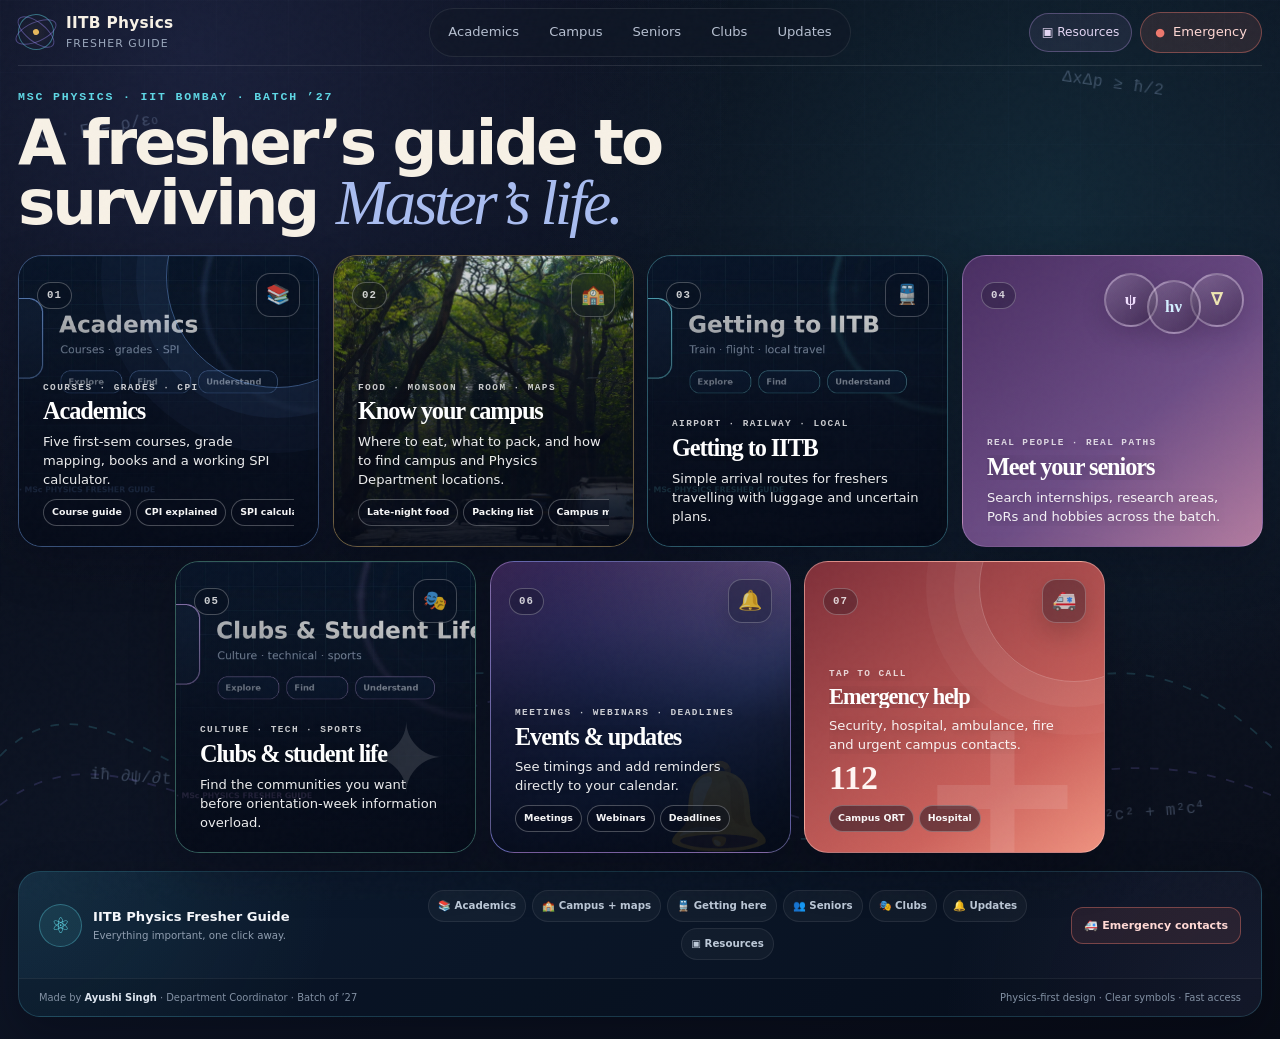
==== commit 62be8a03: "Update index.html" ====
--- a/index.html
+++ b/index.html
@@ -357,7 +357,16 @@
     grid-column: 1 !important;
   }
 }
-</style><style id="homepage-photo-critical">body.home .dashboard-intro{max-width:none;grid-template-columns:minmax(0,1.35fr) minmax(320px,.65fr);align-items:stretch}.home-intro-image{position:relative;min-height:230px;margin:0;overflow:hidden;border:1px solid rgba(95,216,230,.25);border-radius:24px;background:#091426;box-shadow:0 20px 52px rgba(1,5,14,.32)}.home-intro-image img{width:100%;height:100%;object-fit:cover}.home-intro-image figcaption{position:absolute;z-index:2;left:16px;bottom:14px;padding:7px 10px;border:1px solid rgba(255,255,255,.16);border-radius:10px;background:rgba(5,12,24,.7);color:#dce6f2;font-size:.66rem}@media(max-width:800px){body.home .dashboard-intro{grid-template-columns:1fr}}</style></head>
+</style><style id="homepage-photo-critical">
+  body.home .dashboard-intro {
+    display: block;
+    max-width: none;
+  }
+
+  body.home .dashboard-intro > div {
+    max-width: 1150px;
+  }
+</style></head>
 <body class="home physics-dashboard-page">
 <a class="skip-link" href="#guide-grid">Skip to guide</a>
 <div aria-hidden="true" class="physics-sky">
@@ -386,11 +395,17 @@
 </nav>
 <main class="dashboard-main">
 <header class="dashboard-intro">
-<div>
-<p class="dashboard-kicker">MSc Physics · IIT Bombay · Batch ’27</p>
-<h1>A fresher’s guide to surviving <span>Master’s life.</span></h1>
-</div>
-<figure aria-label="IIT Bombay Main Gate at night" class="home-intro-image"><img alt="IIT Bombay Main Gate illuminated at night" loading="eager" src="./assets/home-main-gate.webp"/><figcaption>Your first landmark on campus.</figcaption></figure></header>
+  <div>
+    <p class="dashboard-kicker">
+      MSc Physics · IIT Bombay · Batch ’27
+    </p>
+
+    <h1>
+      A fresher’s guide to surviving
+      <span>Master’s life.</span>
+    </h1>
+  </div>
+</header>
 <section aria-label="Fresher guide sections" class="dashboard-grid" id="guide-grid">
 <a class="dashboard-card academic-card card-equal" data-tilt="" href="./academics.html">
 <img alt="Lecture hall at IIT Bombay" onerror="this.style.display='none'" src="./assets/lecture-hall.webp"/>
--- a/styles.css
+++ b/styles.css
@@ -1,4 +1,3 @@
-
 :root {
   --ink: #f4f1e8;
   --muted: #b9b8b0;
@@ -3694,3 +3693,103 @@
 @media(max-width:800px){ .home .dashboard-intro{grid-template-columns:1fr;} .home-intro-image{min-height:220px;} .campus-moments-grid{grid-template-columns:1fr 1fr;} .campus-moment.wide,.campus-moment.portrait,.campus-moment.square{grid-column:span 1; min-height:310px;} .resources-toolbar{grid-template-columns:1fr;} .resource-grid{grid-template-columns:1fr 1fr;} .resource-preview-panel iframe{height:600px;} }
 @media(max-width:700px){ .nav-utilities{gap:5px;} .resources-pill,.emergency-pill{padding:8px 9px;font-size:.67rem;} .resources-pill{font-size:0;} .resources-pill::before{content:"▣";font-size:.9rem;} .campus-moments-grid,.resource-grid{grid-template-columns:1fr;} .campus-moment{min-height:290px;} .resource-preview-panel iframe{height:510px;} .resource-preview-head{align-items:flex-start;flex-direction:column;} .resource-card p{min-height:0;} }
 @media(max-width:430px){ .emergency-pill{font-size:0;} .emergency-pill span{font-size:.7rem;} .emergency-pill::after{content:"SOS";font-size:.64rem;} }
+
+
+/* =========================================================
+   CAMPUS / CLUBS / GETTING-HERE HERO PHOTO REFINEMENT
+   Shows the complete portrait photographs at a useful size.
+   ========================================================= */
+
+.page-campus .page-hero-grid,
+.page-clubs .page-hero-grid,
+.page-transport .page-hero-grid {
+  grid-template-columns: minmax(0, 1fr) minmax(390px, .72fr);
+  min-height: 610px;
+  gap: clamp(34px, 5vw, 78px);
+}
+
+.page-campus .campus-photo-visual,
+.page-clubs .clubs-photo-visual,
+.page-transport .transport-photo-visual {
+  justify-self: end;
+  align-self: center;
+  margin: 0;
+  transform: none;
+  border-radius: 24px;
+  background:
+    radial-gradient(circle at 50% 42%, rgba(var(--sub-a-rgb), .13), transparent 64%),
+    #071322;
+  box-shadow:
+    0 26px 68px rgba(0, 0, 0, .40),
+    0 0 0 8px rgba(var(--sub-a-rgb), .035);
+}
+
+/* Campus and travel images share an almost exact 2:3 portrait ratio. */
+.page-campus .campus-photo-visual,
+.page-transport .transport-photo-visual {
+  width: min(100%, 400px);
+  height: 590px;
+}
+
+/* The SAC mural is slightly wider, so give it a wider frame. */
+.page-clubs .clubs-photo-visual {
+  width: min(100%, 475px);
+  height: 590px;
+}
+
+.page-campus .campus-photo-visual img,
+.page-clubs .clubs-photo-visual img,
+.page-transport .transport-photo-visual img {
+  width: 100%;
+  height: 100%;
+  object-fit: contain !important;
+  object-position: center !important;
+  background: transparent !important;
+  filter: saturate(1.06) contrast(1.035) !important;
+}
+
+.page-campus .campus-photo-visual::before,
+.page-clubs .clubs-photo-visual::before,
+.page-transport .transport-photo-visual::before {
+  background:
+    linear-gradient(145deg, rgba(var(--sub-a-rgb), .09), transparent 48%),
+    linear-gradient(to top, rgba(5, 11, 22, .16), transparent 44%) !important;
+}
+
+@media (max-width: 1080px) {
+  .page-campus .page-hero-grid,
+  .page-clubs .page-hero-grid,
+  .page-transport .page-hero-grid {
+    grid-template-columns: 1fr;
+    min-height: 0;
+  }
+
+  .page-campus .campus-photo-visual,
+  .page-clubs .clubs-photo-visual,
+  .page-transport .transport-photo-visual {
+    justify-self: center;
+    width: min(100%, 520px);
+    height: min(72vh, 680px);
+  }
+
+  .page-campus .campus-photo-visual,
+  .page-transport .transport-photo-visual {
+    max-width: 450px;
+  }
+}
+
+@media (max-width: 760px) {
+  .page-campus .campus-photo-visual,
+  .page-clubs .clubs-photo-visual,
+  .page-transport .transport-photo-visual {
+    width: 100%;
+    max-width: 430px;
+    height: min(68vh, 590px);
+    border-radius: 20px;
+  }
+
+  .page-campus .campus-photo-visual,
+  .page-transport .transport-photo-visual {
+    max-width: 390px;
+  }
+}
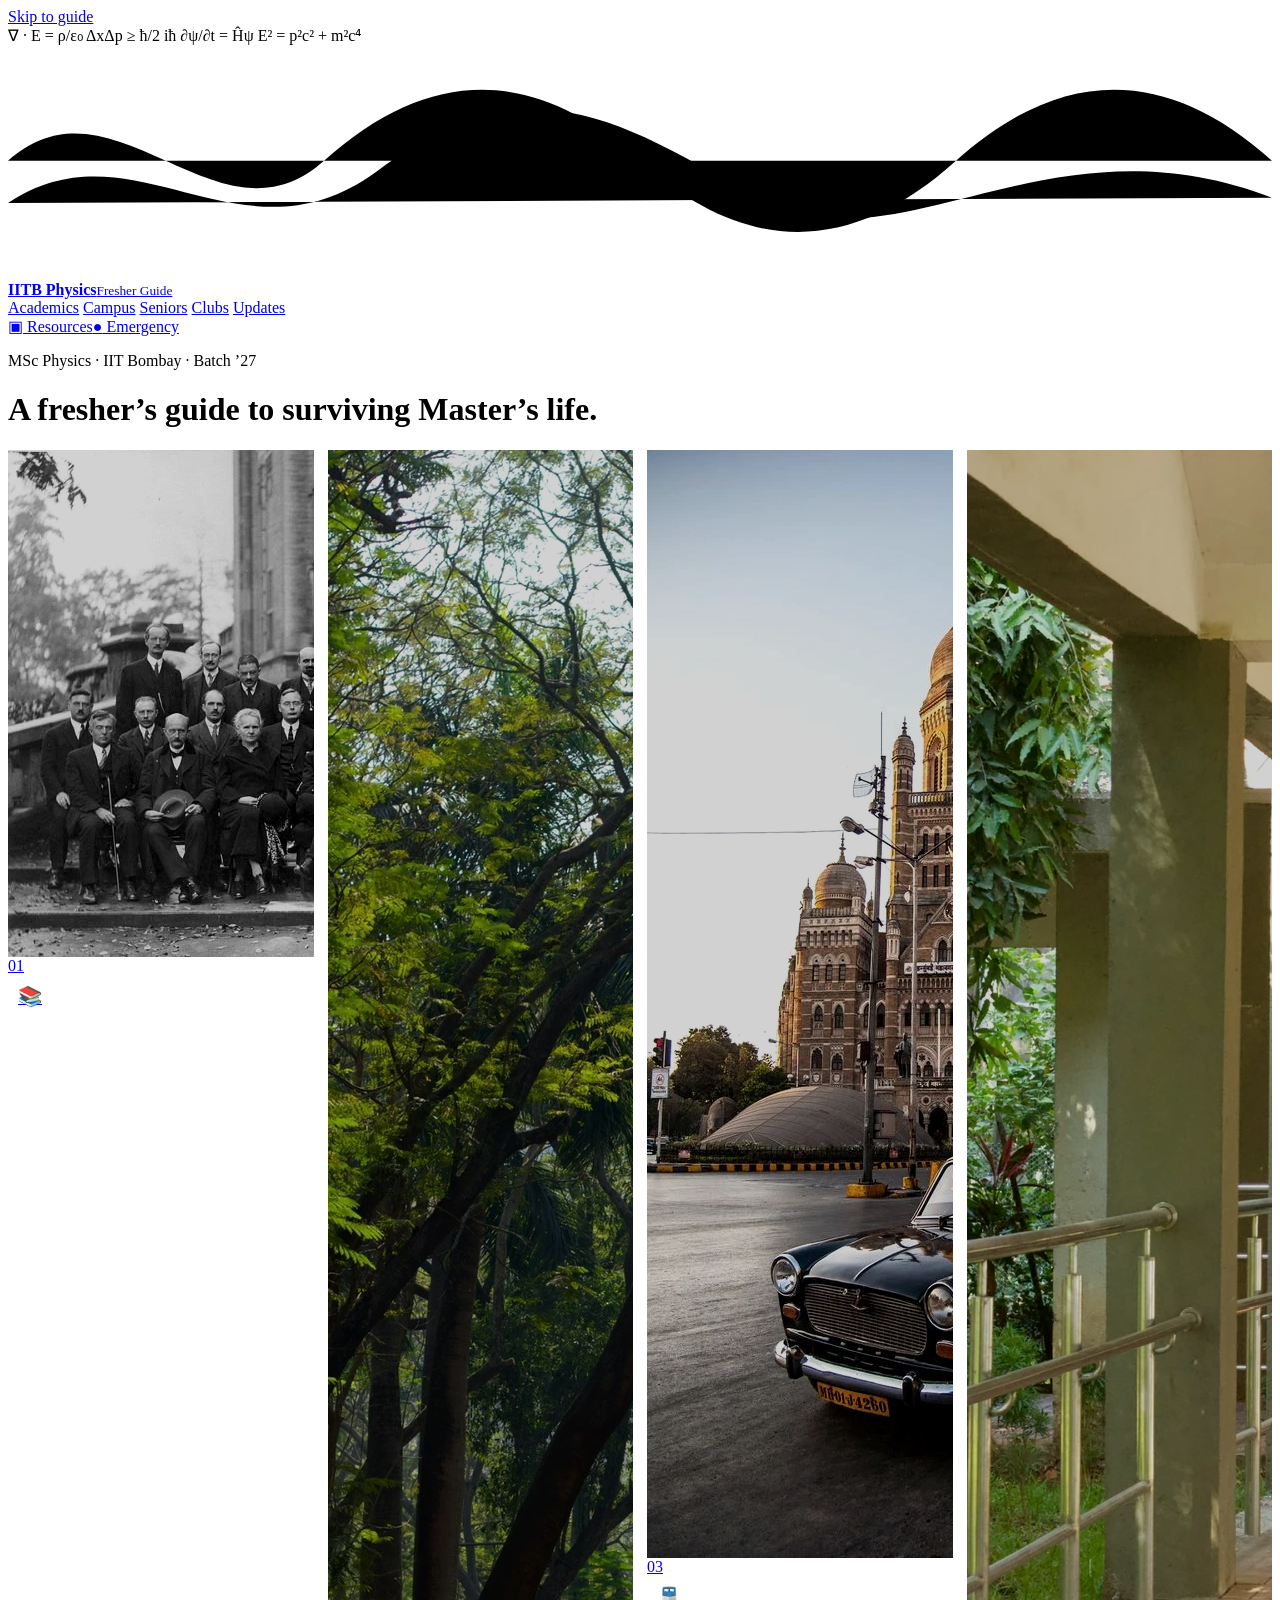
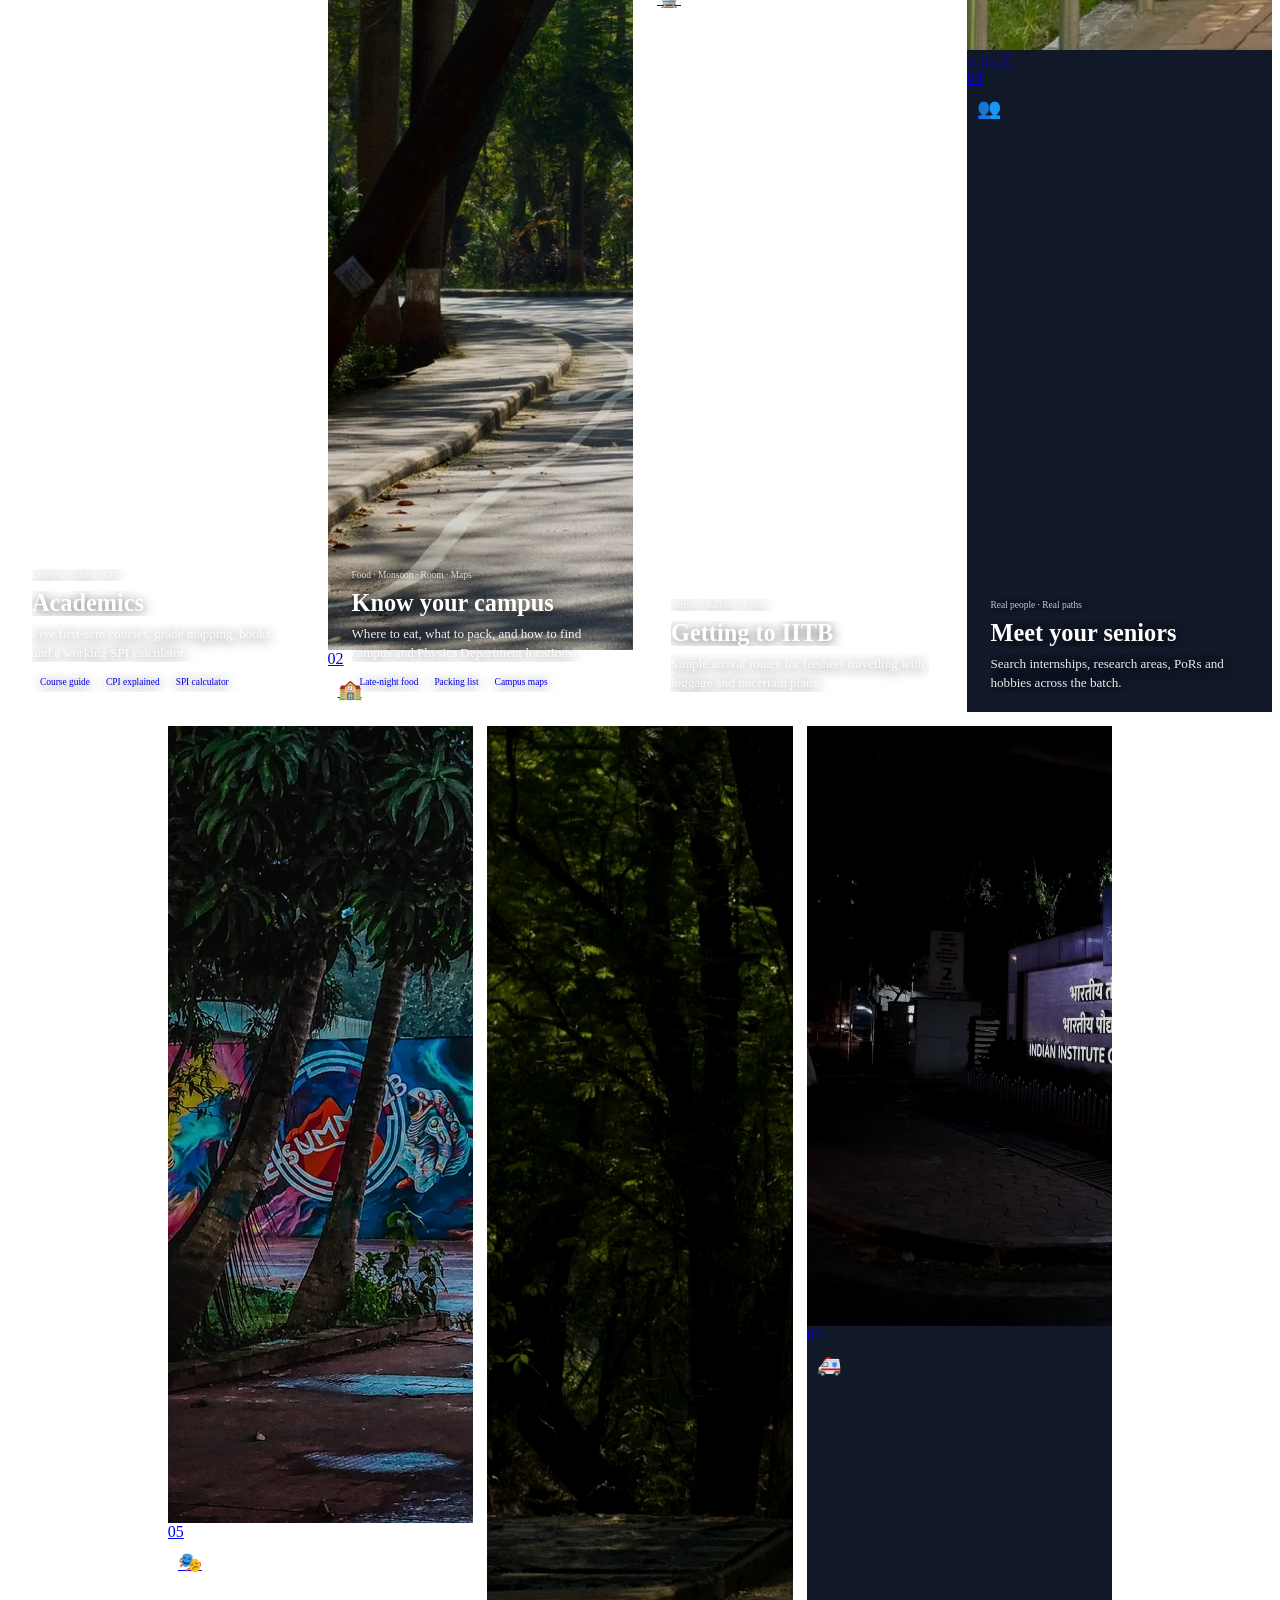
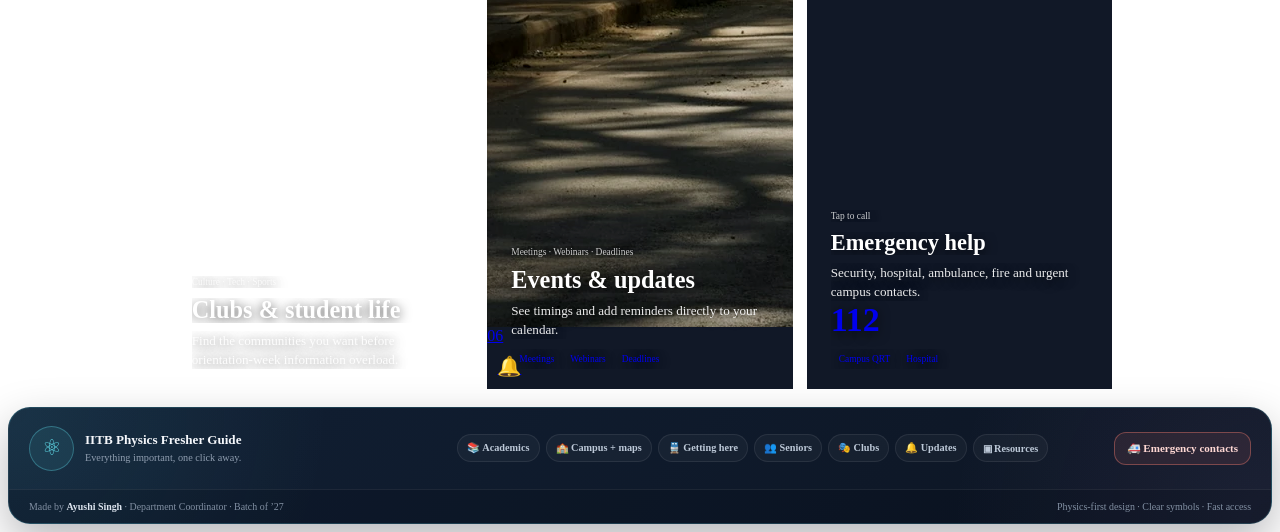
==== commit d1831cbf: "Update index.html" ====
--- a/index.html
+++ b/index.html
@@ -366,6 +366,65 @@
   body.home .dashboard-intro > div {
     max-width: 1150px;
   }
+</style><style id="homepage-card-photo-treatment">
+/* Homepage photo cards: clear images + guaranteed readable typography */
+body.home #guide-grid .dashboard-card > img {
+  display: block;
+  object-fit: cover;
+  opacity: 1;
+  filter: saturate(.9) contrast(1.08) brightness(.82);
+}
+
+body.home #guide-grid .dashboard-card-content {
+  text-shadow: 0 2px 12px rgba(0,0,0,.72);
+}
+
+body.home #guide-grid .dashboard-card-content h2,
+body.home #guide-grid .dashboard-card-content p,
+body.home #guide-grid .card-label {
+  position: relative;
+  z-index: 2;
+}
+
+body.home #guide-grid .academic-card > img { object-position: 50% 46%; }
+body.home #guide-grid .campus-card > img { object-position: 50% 58%; }
+body.home #guide-grid .transport-card > img { object-position: 50% 72%; }
+body.home #guide-grid .seniors-card > img { object-position: 50% 54%; }
+body.home #guide-grid .clubs-card > img { object-position: 50% 58%; }
+body.home #guide-grid .updates-card > img { object-position: 50% 52%; }
+body.home #guide-grid .emergency-card > img { object-position: 50% 48%; }
+
+body.home #guide-grid .academic-card .card-shade {
+  background: linear-gradient(180deg, rgba(6,15,34,.28), rgba(18,32,74,.76) 48%, rgba(7,13,30,.97));
+}
+body.home #guide-grid .campus-card .card-shade {
+  background: linear-gradient(180deg, rgba(17,35,18,.22), rgba(43,56,26,.68) 48%, rgba(11,20,14,.96));
+}
+body.home #guide-grid .transport-card .card-shade {
+  background: linear-gradient(180deg, rgba(8,24,46,.24), rgba(22,49,88,.72) 49%, rgba(7,17,34,.97));
+}
+body.home #guide-grid .seniors-card .card-shade {
+  background: linear-gradient(180deg, rgba(43,22,58,.18), rgba(76,44,96,.72) 48%, rgba(31,17,45,.97));
+}
+body.home #guide-grid .clubs-card .card-shade {
+  background: linear-gradient(180deg, rgba(4,39,41,.17), rgba(7,73,70,.70) 48%, rgba(4,25,30,.97));
+}
+body.home #guide-grid .updates-card .card-shade {
+  background: linear-gradient(180deg, rgba(25,20,61,.17), rgba(43,43,105,.74) 48%, rgba(18,18,52,.97));
+}
+body.home #guide-grid .emergency-card .card-shade {
+  background: linear-gradient(180deg, rgba(83,18,24,.28), rgba(152,48,50,.79) 46%, rgba(94,25,31,.97));
+}
+
+body.home #guide-grid .seniors-card,
+body.home #guide-grid .updates-card,
+body.home #guide-grid .emergency-card {
+  background: #111827;
+}
+
+body.home #guide-grid .portrait-stack { opacity: .38; }
+body.home #guide-grid .emergency-rings { opacity: .45; }
+body.home #guide-grid .emergency-card::before { opacity: .55; }
 </style></head>
 <body class="home physics-dashboard-page">
 <a class="skip-link" href="#guide-grid">Skip to guide</a>
@@ -395,20 +454,19 @@
 </nav>
 <main class="dashboard-main">
 <header class="dashboard-intro">
-  <div>
-    <p class="dashboard-kicker">
+<div>
+<p class="dashboard-kicker">
       MSc Physics · IIT Bombay · Batch ’27
     </p>
-
-    <h1>
+<h1>
       A fresher’s guide to surviving
       <span>Master’s life.</span>
-    </h1>
-  </div>
+</h1>
+</div>
 </header>
 <section aria-label="Fresher guide sections" class="dashboard-grid" id="guide-grid">
 <a class="dashboard-card academic-card card-equal" data-tilt="" href="./academics.html">
-<img alt="Lecture hall at IIT Bombay" onerror="this.style.display='none'" src="./assets/lecture-hall.webp"/>
+<img alt="Historic group photograph of leading physicists" onerror="this.style.display='none'" src="./assets/academics-hero.webp"/>
 <div class="card-shade"></div>
 <div class="card-topline"><span class="card-index">01</span><span class="card-symbol">📚</span></div>
 <div class="dashboard-card-content">
@@ -419,7 +477,7 @@
 </div>
 <span class="card-equation">SPI = Σ(cᵢgᵢ) / Σcᵢ</span>
 </a><a class="dashboard-card campus-card card-equal" data-tilt="" href="./campus-life.html">
-<img alt="Tree-lined IIT Bombay campus road with auto-rickshaws" onerror="this.style.display='none'" src="./assets/campus-card.webp"/>
+<img alt="Tree-lined IIT Bombay campus road" onerror="this.style.display='none'" src="./assets/campus-card.webp"/>
 <div class="card-shade"></div>
 <div class="card-topline"><span class="card-index">02</span><span class="card-symbol">🏫</span></div>
 <div class="dashboard-card-content">
@@ -429,7 +487,7 @@
 <div class="mini-links"><span>Late-night food</span><span>Packing list</span><span>Campus maps</span></div>
 </div>
 </a><a class="dashboard-card transport-card card-equal" data-tilt="" href="./transport.html">
-<img alt="IIT Bombay main gate" onerror="this.style.display='none'" src="./assets/main-gate.webp"/>
+<img alt="Mumbai taxi near the municipal corporation building" onerror="this.style.display='none'" src="./assets/getting-here-hero.webp"/>
 <div class="card-shade"></div>
 <div class="card-topline"><span class="card-index">03</span><span class="card-symbol">🚆</span></div>
 <div class="dashboard-card-content">
@@ -437,7 +495,7 @@
 <h2>Getting to IITB</h2>
 <p>Simple arrival routes for freshers travelling with luggage and uncertain plans.</p>
 </div>
-</a><a class="dashboard-card seniors-card card-equal" data-tilt="" href="./seniors.html">
+</a><a class="dashboard-card seniors-card card-equal" data-tilt="" href="./seniors.html"><img alt="IIT Bombay department corridor" onerror="this.style.display='none'" src="./assets/campus-moment-corridor.webp"/><div class="card-shade"></div>
 <div aria-hidden="true" class="portrait-stack physics-peer-stack">
 <span>ψ</span>
 <span>hν</span>
@@ -450,7 +508,7 @@
 <p>Search internships, research areas, PoRs and hobbies across the batch.</p>
 </div>
 </a><a class="dashboard-card clubs-card card-equal" data-tilt="" href="./clubs.html">
-<img alt="IIT Bombay main building" onerror="this.style.display='none'" src="./assets/main-building.webp"/>
+<img alt="Colourful student mural near the IIT Bombay SAC area" onerror="this.style.display='none'" src="./assets/clubs-hero.webp"/>
 <div class="card-shade"></div>
 <div class="card-topline"><span class="card-index">05</span><span class="card-symbol">🎭</span></div>
 <div class="dashboard-card-content">
@@ -458,7 +516,7 @@
 <h2>Clubs &amp; student life</h2>
 <p>Find the communities you want before orientation-week information overload.</p>
 </div>
-</a><a class="dashboard-card updates-card card-equal" data-tilt="" href="./events.html"><div class="card-shade"></div><div class="card-topline"><span class="card-index">06</span><span class="card-symbol">🔔</span></div><div class="dashboard-card-content"><p class="card-label">Meetings · Webinars · Deadlines</p><h2>Events &amp; updates</h2><p>See timings and add reminders directly to your calendar.</p><div class="mini-links"><span>Meetings</span><span>Webinars</span><span>Deadlines</span></div></div></a><a class="dashboard-card emergency-card card-equal" data-tilt="" href="./emergency.html">
+</a><a class="dashboard-card updates-card card-equal" data-tilt="" href="./events.html"><img alt="Students and auto-rickshaws on a shaded IIT Bombay road" onerror="this.style.display='none'" src="./assets/campus-moment-road.webp"/><div class="card-shade"></div><div class="card-topline"><span class="card-index">06</span><span class="card-symbol">🔔</span></div><div class="dashboard-card-content"><p class="card-label">Meetings · Webinars · Deadlines</p><h2>Events &amp; updates</h2><p>See timings and add reminders directly to your calendar.</p><div class="mini-links"><span>Meetings</span><span>Webinars</span><span>Deadlines</span></div></div></a><a class="dashboard-card emergency-card card-equal" data-tilt="" href="./emergency.html"><img alt="IIT Bombay main gate at night" onerror="this.style.display='none'" src="./assets/home-main-gate.webp"/><div class="card-shade"></div>
 <div aria-hidden="true" class="emergency-rings"></div>
 <div class="card-topline"><span class="card-index">07</span><span class="card-symbol">🚑</span></div>
 <div class="dashboard-card-content">
--- a/styles.css
+++ b/styles.css
@@ -1,3795 +1,475 @@
-:root {
-  --ink: #f4f1e8;
-  --muted: #b9b8b0;
-  --paper: #111411;
-  --paper-2: #171a17;
-  --paper-3: #20231f;
-  --sage: #a8b89a;
-  --sage-deep: #697b61;
-  --clay: #c9896b;
-  --lavender: #a99cc7;
-  --sand: #d3bd95;
-  --blue: #8faeb4;
-  --danger: #d66f62;
-  --line: rgba(244, 241, 232, .12);
-  --shadow: 0 22px 70px rgba(0,0,0,.35);
-  --radius-xl: 32px;
-  --radius-lg: 24px;
-  --radius-md: 16px;
-  --max: 1220px;
-}
-
-* { box-sizing: border-box; }
-html { scroll-behavior: smooth; }
-body {
-  margin: 0;
-  min-height: 100vh;
+<!DOCTYPE html>
+
+<html lang="en">
+<head>
+<meta charset="utf-8"/>
+<meta content="width=device-width,initial-scale=1" name="viewport"/>
+<meta content="A clear, colourful and interactive fresher guide for incoming IIT Bombay MSc Physics students." name="description"/>
+<meta content="#0a0f1d" name="theme-color"/>
+<title>IIT Bombay Fresher Guide — Physics</title>
+<link href="./styles.css" rel="stylesheet"/>
+<style id="homepage-critical-layout">
+/* Critical homepage layout — intentionally embedded for deployment stability */
+body.home #guide-grid.dashboard-grid {
+  display: grid !important;
+  grid-template-columns: repeat(4, minmax(0, 1fr)) !important;
+  grid-auto-flow: row !important;
+  grid-auto-rows: minmax(292px, auto) !important;
+  gap: 14px !important;
+  align-items: stretch !important;
+}
+
+body.home #guide-grid > .dashboard-card.card-equal {
+  position: relative !important;
+  grid-column: span 1 !important;
+  width: 100% !important;
+  min-width: 0 !important;
+  min-height: 292px !important;
+  height: 100% !important;
+  margin: 0 !important;
+  overflow: hidden !important;
+  box-sizing: border-box !important;
+}
+
+body.home #guide-grid .open-card {
+  display: none !important;
+}
+
+body.home #guide-grid .dashboard-card-content {
+  position: absolute !important;
+  z-index: 3 !important;
+  left: 24px !important;
+  right: 24px !important;
+  bottom: 20px !important;
+  width: auto !important;
+  max-width: none !important;
+  max-height: calc(100% - 105px) !important;
+  padding: 0 !important;
+  overflow: hidden !important;
+  box-sizing: border-box !important;
+}
+
+body.home #guide-grid .dashboard-card-content h2 {
+  max-width: 100% !important;
+  margin: 5px 0 8px !important;
+  overflow: hidden !important;
+  color: #fff !important;
+  font-size: clamp(1.52rem, 1.82vw, 2.1rem) !important;
+  line-height: 1.02 !important;
+  text-wrap: balance !important;
+}
+
+body.home #guide-grid .dashboard-card-content > p:not(.card-label) {
+  display: -webkit-box !important;
+  max-width: 100% !important;
+  margin: 0 !important;
+  overflow: hidden !important;
+  color: rgba(255,255,255,.92) !important;
+  font-size: .82rem !important;
+  line-height: 1.45 !important;
+  -webkit-box-orient: vertical !important;
+  -webkit-line-clamp: 3 !important;
+}
+
+body.home #guide-grid .card-label {
+  max-width: 100% !important;
+  overflow: hidden !important;
+  color: rgba(255,255,255,.78) !important;
+  font-size: .59rem !important;
+  line-height: 1.35 !important;
+  text-overflow: ellipsis !important;
+  white-space: nowrap !important;
+}
+
+body.home #guide-grid .mini-links {
+  display: flex !important;
+  max-height: 29px !important;
+  margin-top: 10px !important;
+  overflow: hidden !important;
+  flex-wrap: nowrap !important;
+}
+
+body.home #guide-grid .mini-links span {
+  flex: 0 0 auto !important;
+  padding: 5px 8px !important;
+  font-size: .59rem !important;
+}
+
+body.home #guide-grid .card-symbol {
+  display: grid !important;
+  width: 44px !important;
+  height: 44px !important;
+  flex: 0 0 44px !important;
+  place-items: center !important;
+  border-radius: 14px !important;
+  font-size: 1.22rem !important;
+}
+
+body.home #guide-grid .card-equation {
+  display: none !important;
+}
+
+body.home #guide-grid .emergency-card .dashboard-card-content h2 {
+  font-size: clamp(1.4rem, 1.64vw, 1.9rem) !important;
+}
+
+body.home #guide-grid .emergency-card .emergency-number {
+  margin-top: 7px !important;
+  font-size: 2.12rem !important;
+}
+
+.home-footer-stable {
+  width: 100% !important;
+  margin-top: 18px !important;
+  overflow: hidden !important;
+  border: 1px solid rgba(95,216,230,.18) !important;
+  border-radius: 22px !important;
   background:
-    radial-gradient(circle at 12% 0%, rgba(168,184,154,.13), transparent 34rem),
-    radial-gradient(circle at 90% 10%, rgba(169,156,199,.1), transparent 30rem),
-    var(--paper);
-  color: var(--ink);
-  font-family: Inter, ui-sans-serif, system-ui, -apple-system, BlinkMacSystemFont, "Segoe UI", sans-serif;
-  line-height: 1.55;
-  -webkit-font-smoothing: antialiased;
-}
-body::before {
-  content: "";
-  position: fixed;
-  inset: 0;
-  pointer-events: none;
-  opacity: .16;
-  z-index: 99;
-  background-image: url("data:image/svg+xml,%3Csvg viewBox='0 0 180 180' xmlns='http://www.w3.org/2000/svg'%3E%3Cfilter id='n'%3E%3CfeTurbulence type='fractalNoise' baseFrequency='.9' numOctaves='3' stitchTiles='stitch'/%3E%3C/filter%3E%3Crect width='100%25' height='100%25' filter='url(%23n)' opacity='.22'/%3E%3C/svg%3E");
-}
-a { color: inherit; }
-img { max-width: 100%; display: block; }
-button, input, select { font: inherit; }
-button { color: inherit; }
-
-.shell { width: min(calc(100% - 32px), var(--max)); margin-inline: auto; }
-.skip-link { position: fixed; top: 12px; left: 12px; z-index: 200; transform: translateY(-150%); background: var(--ink); color: var(--paper); padding: 10px 14px; border-radius: 10px; }
-.skip-link:focus { transform: translateY(0); }
-
-.site-nav {
-  position: sticky; top: 0; z-index: 80;
-  border-bottom: 1px solid transparent;
-  transition: background .25s ease, border-color .25s ease, backdrop-filter .25s ease;
-}
-.site-nav.scrolled { background: rgba(17,20,17,.82); border-color: var(--line); backdrop-filter: blur(18px); }
-.nav-inner { min-height: 74px; display:flex; align-items:center; justify-content:space-between; gap: 20px; }
-.brand { display:flex; align-items:center; gap:12px; text-decoration:none; font-weight:750; letter-spacing:-.02em; }
-.brand-mark { width:38px; height:38px; display:grid; place-items:center; border-radius:50%; background:var(--sage); color:#172016; font-family:Georgia,serif; font-size:20px; }
-.nav-links { display:flex; align-items:center; gap:8px; }
-.nav-links a { padding:10px 13px; color:var(--muted); text-decoration:none; border-radius:999px; font-size:.9rem; }
-.nav-links a:hover, .nav-links a[aria-current="page"] { color:var(--ink); background:rgba(244,241,232,.07); }
-.nav-urgent { border:1px solid rgba(214,111,98,.35)!important; color:#efb0a8!important; }
-.menu-toggle { display:none; width:44px; height:44px; border:1px solid var(--line); background:var(--paper-2); border-radius:50%; cursor:pointer; }
-
-.hero { padding:72px 0 64px; }
-.hero-grid { display:grid; grid-template-columns:1.04fr .96fr; align-items:center; gap:clamp(38px,7vw,96px); }
-.kicker { display:inline-flex; align-items:center; gap:10px; margin:0 0 20px; color:var(--sage); font-size:.78rem; text-transform:uppercase; letter-spacing:.18em; font-weight:800; }
-.kicker::before { content:""; width:34px; height:1px; background:currentColor; }
-.display { margin:0; max-width:760px; font-family:Georgia, "Times New Roman", serif; font-weight:500; line-height:.98; letter-spacing:-.055em; font-size:clamp(3.35rem,8vw,7.15rem); text-wrap:balance; }
-.display em { color:var(--sage); font-weight:400; }
-.lede { max-width:650px; margin:26px 0 0; color:var(--muted); font-size:clamp(1rem,1.8vw,1.18rem); }
-.hero-actions { display:flex; flex-wrap:wrap; gap:12px; margin-top:30px; }
-.btn { display:inline-flex; align-items:center; justify-content:center; gap:9px; min-height:48px; padding:0 18px; border:1px solid var(--line); border-radius:999px; text-decoration:none; font-weight:700; font-size:.92rem; transition:transform .2s ease, background .2s ease, border-color .2s ease; }
-.btn:hover { transform:translateY(-2px); }
-.btn-primary { background:var(--ink); color:var(--paper); border-color:var(--ink); }
-.btn-secondary { background:rgba(244,241,232,.04); }
-
-.hero-collage { position:relative; min-height:560px; }
-.photo { position:absolute; overflow:hidden; border-radius:var(--radius-xl); border:1px solid rgba(244,241,232,.18); box-shadow:var(--shadow); background:var(--paper-2); }
-.photo img { width:100%; height:100%; object-fit:cover; transition:transform .8s cubic-bezier(.2,.8,.2,1); }
-.photo:hover img { transform:scale(1.04); }
-.photo-main { inset:0 56px 70px 0; transform:rotate(-2.4deg); }
-.photo-small { width:42%; height:39%; right:0; bottom:0; transform:rotate(3deg); }
-.photo-note { position:absolute; right:2%; top:4%; width:190px; padding:18px; border-radius:20px; background:var(--sand); color:#242016; transform:rotate(4deg); box-shadow:var(--shadow); font-size:.87rem; }
-.photo-note strong { display:block; font-family:Georgia,serif; font-size:1.4rem; margin-bottom:5px; }
-
-.marquee { overflow:hidden; border-block:1px solid var(--line); background:rgba(244,241,232,.025); }
-.marquee-track { display:flex; width:max-content; gap:42px; padding:13px 0; color:#cac8bf; font-size:.78rem; letter-spacing:.14em; text-transform:uppercase; animation:marquee 28s linear infinite; }
-.marquee-track span::before { content:"✦"; color:var(--sage); margin-right:42px; }
-@keyframes marquee { to { transform:translateX(-50%); } }
-
-.section { padding:92px 0; }
-.section-head { display:grid; grid-template-columns:1fr auto; gap:24px; align-items:end; margin-bottom:34px; }
-.eyebrow { margin:0 0 8px; color:var(--sage); text-transform:uppercase; letter-spacing:.16em; font-size:.74rem; font-weight:800; }
-.section-title { margin:0; font-family:Georgia,serif; font-size:clamp(2.15rem,5vw,4.2rem); font-weight:500; line-height:1.03; letter-spacing:-.04em; }
-.section-copy { max-width:520px; margin:12px 0 0; color:var(--muted); }
-.text-link { color:var(--ink); text-underline-offset:5px; }
-
-.bento { display:grid; grid-template-columns:repeat(12,1fr); gap:18px; }
-.bento-card { position:relative; min-height:280px; overflow:hidden; border:1px solid var(--line); border-radius:var(--radius-lg); background:var(--paper-2); text-decoration:none; isolation:isolate; transition:transform .35s cubic-bezier(.2,.8,.2,1), border-color .3s ease; }
-.bento-card:hover { transform:translateY(-6px); border-color:rgba(244,241,232,.28); }
-.bento-card:focus-visible { outline:2px solid var(--sage); outline-offset:4px; }
-.bento-card img { position:absolute; inset:0; width:100%; height:100%; object-fit:cover; z-index:-2; transition:transform .7s cubic-bezier(.2,.8,.2,1); }
-.bento-card:hover img { transform:scale(1.045); }
-.bento-card::after { content:""; position:absolute; inset:0; z-index:-1; background:linear-gradient(180deg,transparent 12%,rgba(11,13,11,.24) 50%,rgba(11,13,11,.94) 100%); }
-.card-content { position:absolute; inset:auto 0 0; padding:26px; }
-.card-number { display:inline-grid; place-items:center; width:34px; height:34px; border-radius:50%; background:rgba(244,241,232,.12); backdrop-filter:blur(12px); font-size:.73rem; margin-bottom:42px; }
-.card-title { margin:0; font-family:Georgia,serif; font-size:clamp(1.8rem,3vw,2.75rem); font-weight:500; letter-spacing:-.035em; }
-.card-copy { max-width:520px; margin:9px 0 0; color:#cfcec7; font-size:.94rem; }
-.card-tags { display:flex; flex-wrap:wrap; gap:7px; margin-top:16px; }
-.card-tags span { padding:6px 10px; border-radius:999px; background:rgba(244,241,232,.1); color:#e2e0d8; font-size:.72rem; }
-.card-arrow { position:absolute; top:22px; right:22px; width:46px; height:46px; display:grid; place-items:center; border-radius:50%; background:rgba(17,20,17,.72); backdrop-filter:blur(12px); font-size:1.15rem; transition:transform .3s ease; }
-.bento-card:hover .card-arrow { transform:rotate(45deg); }
-.span-7 { grid-column:span 7; }
-.span-5 { grid-column:span 5; }
-.span-4 { grid-column:span 4; }
-.span-8 { grid-column:span 8; }
-.tall { min-height:470px; }
-.medium { min-height:350px; }
-.solid-sage { background:var(--sage-deep); }
-.solid-clay { background:#6d4033; }
-.solid-lavender { background:#554d68; }
-.solid-sage::after, .solid-clay::after, .solid-lavender::after { background:linear-gradient(180deg,rgba(0,0,0,.03),rgba(0,0,0,.42)); }
-
-.senior-mosaic { position:absolute; inset:24px 24px auto auto; display:flex; }
-.senior-mosaic img, .senior-mosaic .avatar-dot { width:58px; height:58px; margin-left:-12px; border-radius:50%; object-fit:cover; object-position:center 25%; border:3px solid #554d68; background:var(--paper-3); }
-
-.quick-grid { display:grid; grid-template-columns:repeat(4,1fr); gap:14px; }
-.quick-item { padding:22px; border:1px solid var(--line); border-radius:var(--radius-md); background:rgba(244,241,232,.03); }
-.quick-icon { width:42px; height:42px; display:grid; place-items:center; border-radius:14px; background:rgba(168,184,154,.13); color:var(--sage); margin-bottom:28px; }
-.quick-item h3 { margin:0 0 6px; font-size:1rem; }
-.quick-item p { margin:0; color:var(--muted); font-size:.84rem; }
-
-.page-hero { padding:56px 0 54px; }
-.page-hero-grid { display:grid; grid-template-columns:1fr .82fr; gap:55px; align-items:center; }
-.page-title { margin:0; font-family:Georgia,serif; font-size:clamp(3.2rem,8vw,6.6rem); line-height:.97; letter-spacing:-.055em; font-weight:500; }
-.page-title em { color:var(--sage); }
-.page-visual { height:430px; border-radius:var(--radius-xl); overflow:hidden; border:1px solid var(--line); box-shadow:var(--shadow); }
-.page-visual img { width:100%; height:100%; object-fit:cover; }
-
-.tab-bar { position:sticky; top:74px; z-index:40; display:flex; gap:8px; padding:8px; margin:0 auto 34px; width:max-content; max-width:100%; overflow:auto; border:1px solid var(--line); border-radius:999px; background:rgba(23,26,23,.85); backdrop-filter:blur(18px); }
-.tab-button { border:0; background:transparent; color:var(--muted); padding:10px 17px; border-radius:999px; cursor:pointer; white-space:nowrap; }
-.tab-button.active { background:var(--ink); color:var(--paper); }
-.tab-panel { display:none; }
-.tab-panel.active { display:block; animation:panel-in .36s ease both; }
-@keyframes panel-in { from { opacity:0; transform:translateY(9px); } }
-
-.content-grid { display:grid; grid-template-columns:repeat(12,1fr); gap:18px; }
-.panel { border:1px solid var(--line); border-radius:var(--radius-lg); background:var(--paper-2); padding:clamp(22px,4vw,38px); }
-.panel h2, .panel h3 { margin-top:0; font-family:Georgia,serif; font-weight:500; letter-spacing:-.025em; }
-.panel h2 { font-size:clamp(2rem,4vw,3.3rem); }
-.panel h3 { font-size:1.55rem; }
-.panel p { color:var(--muted); }
-.panel.span-8, .panel.span-4, .panel.span-6 { min-height:100%; }
-.span-6 { grid-column:span 6; }
-
-.course-list { display:grid; gap:12px; }
-.course { border:1px solid var(--line); border-radius:18px; overflow:hidden; background:rgba(244,241,232,.025); }
-.course summary { display:grid; grid-template-columns:70px 1fr auto; align-items:center; gap:16px; padding:20px; cursor:pointer; list-style:none; }
-.course summary::-webkit-details-marker { display:none; }
-.course-code { color:var(--sage); font-size:.77rem; font-weight:800; letter-spacing:.08em; }
-.course-title { font-weight:750; }
-.course-plus { width:34px; height:34px; display:grid; place-items:center; border-radius:50%; background:rgba(244,241,232,.06); transition:transform .25s ease; }
-.course[open] .course-plus { transform:rotate(45deg); }
-.course-body { padding:0 20px 22px 106px; color:var(--muted); }
-.book-list { margin:9px 0 0; padding-left:18px; }
-
-.grade-ladder { display:grid; gap:9px; }
-.grade-row { display:grid; grid-template-columns:72px 60px 1fr; align-items:center; gap:12px; padding:13px 15px; border-radius:14px; background:rgba(244,241,232,.035); }
-.grade-letter { font-weight:850; color:var(--sage); }
-.grade-point { font-family:Georgia,serif; font-size:1.3rem; }
-
-.calculator { display:grid; gap:14px; }
-.calc-row { display:grid; grid-template-columns:1.5fr .65fr 1fr 42px; gap:10px; }
-.field { width:100%; min-height:46px; border:1px solid var(--line); border-radius:12px; background:#0e110e; color:var(--ink); padding:0 12px; }
-.remove-row { border:1px solid var(--line); background:transparent; border-radius:12px; cursor:pointer; }
-.calc-actions { display:flex; gap:10px; flex-wrap:wrap; }
-.calc-result { margin-top:12px; padding:24px; border-radius:20px; background:var(--sage); color:#172016; }
-.calc-result strong { display:block; font-family:Georgia,serif; font-size:3.8rem; line-height:1; }
-
-.filters { display:flex; flex-wrap:wrap; gap:8px; margin-bottom:22px; }
-.filter-chip { border:1px solid var(--line); background:transparent; color:var(--muted); padding:9px 13px; border-radius:999px; cursor:pointer; }
-.filter-chip.active { background:var(--sage); color:#172016; border-color:var(--sage); }
-.food-grid { display:grid; grid-template-columns:repeat(3,1fr); gap:14px; }
-.food-card { border:1px solid var(--line); border-radius:18px; padding:20px; background:rgba(244,241,232,.025); transition:transform .2s ease, border-color .2s ease; }
-.food-card:hover { transform:translateY(-3px); border-color:rgba(168,184,154,.45); }
-.food-card h3 { margin:0 0 6px; font-family:Georgia,serif; font-size:1.45rem; font-weight:500; }
-.food-meta { display:flex; gap:7px; flex-wrap:wrap; margin-bottom:15px; }
-.food-meta span { color:var(--sage); font-size:.72rem; }
-.food-card p { min-height:66px; }
-.map-link { display:inline-flex; gap:7px; color:var(--ink); text-underline-offset:4px; font-size:.88rem; }
-
-.checklist { display:grid; gap:10px; }
-.check { display:flex; gap:14px; align-items:flex-start; padding:16px; border:1px solid var(--line); border-radius:15px; background:rgba(244,241,232,.025); cursor:pointer; }
-.check input { margin-top:4px; accent-color:var(--sage); }
-.check.done { opacity:.55; }
-.check.done strong { text-decoration:line-through; }
-.check small { display:block; color:var(--muted); margin-top:3px; }
-
-.senior-controls { display:grid; grid-template-columns:1fr auto; gap:14px; margin-bottom:26px; }
-.search-box { min-height:50px; padding:0 16px; border:1px solid var(--line); border-radius:999px; background:var(--paper-2); color:var(--ink); }
-.senior-grid { display:grid; grid-template-columns:repeat(3,1fr); gap:16px; }
-.senior-card {
-  --senior-accent:var(--sage);
-  position:relative;
-  overflow:hidden;
-  min-height:260px;
-  padding:20px;
-  border:1px solid color-mix(in srgb,var(--senior-accent) 26%,var(--line));
-  border-radius:22px;
-  background:
-    radial-gradient(circle at 92% 8%,color-mix(in srgb,var(--senior-accent) 13%,transparent),transparent 34%),
-    var(--paper-2);
-  transition:transform .3s ease,border-color .3s ease,box-shadow .3s ease;
-}
-.senior-card::after {
-  content:"";
-  position:absolute;
-  width:160px;
-  height:160px;
-  right:-92px;
-  bottom:-104px;
-  border:1px solid color-mix(in srgb,var(--senior-accent) 23%,transparent);
-  border-radius:50%;
-  box-shadow:0 0 0 24px color-mix(in srgb,var(--senior-accent) 5%,transparent);
-  pointer-events:none;
-}
-.senior-card:hover {
-  transform:translateY(-5px);
-  border-color:color-mix(in srgb,var(--senior-accent) 52%,var(--line));
-  box-shadow:0 18px 38px rgba(0,0,0,.18);
-}
-.senior-card[data-senior-category="research"] { --senior-accent:#86aee8; }
-.senior-card[data-senior-category="industry"] { --senior-accent:#d6a35d; }
-.senior-card[data-senior-category="teaching"] { --senior-accent:#8fc7ac; }
-.senior-card[data-senior-category="exploring"] { --senior-accent:#c29ad7; }
-.senior-card-head { display:flex; align-items:center; gap:14px; position:relative; z-index:1; }
-.senior-orbit {
-  position:relative;
-  display:grid;
-  flex:0 0 62px;
-  width:62px;
-  height:62px;
-  place-items:center;
-  border:1px solid color-mix(in srgb,var(--senior-accent) 52%,transparent);
-  border-radius:50%;
-  background:color-mix(in srgb,var(--senior-accent) 11%,transparent);
-}
-.senior-orbit::before,
-.senior-orbit::after {
-  content:"";
-  position:absolute;
-  inset:8px -5px;
-  border:1px solid color-mix(in srgb,var(--senior-accent) 48%,transparent);
-  border-radius:50%;
-  transform:rotate(52deg);
-}
-.senior-orbit::after { transform:rotate(-52deg); }
-.senior-orbit span { position:relative; z-index:1; color:var(--senior-accent); font:600 1.45rem/1 Georgia,serif; }
-.senior-heading { min-width:0; }
-.senior-heading h2 { margin:5px 0 0; font-family:Georgia,serif; font-size:1.55rem; font-weight:500; line-height:1.1; }
-.senior-badge {
-  display:inline-flex;
-  padding:4px 8px;
-  border-radius:999px;
-  background:color-mix(in srgb,var(--senior-accent) 11%,transparent);
-  color:var(--senior-accent);
-  font-size:.66rem;
-  font-weight:700;
-  text-transform:uppercase;
-  letter-spacing:.09em;
-}
-.senior-body { position:relative; z-index:1; padding:0; }
-.senior-info { margin-top:18px; display:grid; gap:12px; }
-.senior-info div { border-top:1px solid var(--line); padding-top:11px; }
-.senior-info small { display:block; color:var(--senior-accent); text-transform:uppercase; letter-spacing:.08em; font-size:.65rem; margin-bottom:3px; }
-.senior-info p { margin:0; color:#d4d2cb; font-size:.88rem; line-height:1.5; }
-.senior-details { margin-top:14px; }
-.senior-details summary { cursor:pointer; color:var(--lavender); }
-.empty-state { grid-column:1/-1; padding:50px; text-align:center; border:1px dashed var(--line); border-radius:22px; color:var(--muted); }
-
-.info-strip { display:grid; grid-template-columns:repeat(3,1fr); gap:14px; }
-.info-strip > div { padding:20px; border-radius:18px; background:rgba(244,241,232,.035); border:1px solid var(--line); }
-.info-strip strong { display:block; font-family:Georgia,serif; font-size:2rem; color:var(--sage); }
-
-.site-footer { margin-top:70px; border-top:1px solid var(--line); }
-.footer-main { display:grid; grid-template-columns:1.2fr 1fr; gap:40px; padding:54px 0 32px; }
-.footer-title { margin:0; font-family:Georgia,serif; font-size:2.25rem; font-weight:500; }
-.footer-links { display:grid; grid-template-columns:repeat(2,1fr); gap:10px; }
-.footer-links a { color:var(--muted); text-decoration:none; }
-.footer-links a:hover { color:var(--ink); }
-.credit-band { padding:16px 0 20px; border-top:1px solid var(--line); color:var(--muted); font-size:.82rem; display:flex; justify-content:space-between; gap:20px; flex-wrap:wrap; }
-.credit-band strong { color:var(--ink); }
-
-.reveal { opacity:0; transform:translateY(22px); transition:opacity .7s ease, transform .7s ease; }
-.reveal.visible { opacity:1; transform:none; }
-
-@media (max-width: 980px) {
-  .hero-grid, .page-hero-grid { grid-template-columns:1fr; }
-  .hero-collage { min-height:490px; }
-  .span-7,.span-5,.span-4,.span-8,.span-6 { grid-column:span 12; }
-  .tall,.medium { min-height:390px; }
-  .quick-grid { grid-template-columns:repeat(2,1fr); }
-  .food-grid,.senior-grid { grid-template-columns:repeat(2,1fr); }
-  .footer-main { grid-template-columns:1fr; }
-}
-
-@media (max-width: 760px) {
-  .nav-links { display:none; position:absolute; top:68px; left:16px; right:16px; padding:12px; flex-direction:column; align-items:stretch; border:1px solid var(--line); border-radius:20px; background:rgba(17,20,17,.96); backdrop-filter:blur(18px); }
-  .nav-links.open { display:flex; }
-  .nav-links a { padding:12px 14px; }
-  .menu-toggle { display:grid; place-items:center; }
-  .hero { padding-top:42px; }
-  .hero-collage { min-height:400px; }
-  .photo-main { inset:0 36px 55px 0; }
-  .photo-note { width:155px; font-size:.75rem; }
-  .section { padding:68px 0; }
-  .section-head { grid-template-columns:1fr; }
-  .section-head .btn { justify-self:start; }
-  .food-grid,.senior-grid { grid-template-columns:1fr; }
-  .senior-controls { grid-template-columns:1fr; }
-  .calc-row { grid-template-columns:1fr 80px 1fr 42px; }
-  .info-strip { grid-template-columns:1fr; }
-  .page-visual { height:330px; }
-}
-
-@media (max-width: 520px) {
-  .shell { width:min(calc(100% - 20px),var(--max)); }
-  .display { font-size:3.35rem; }
-  .hero-collage { min-height:350px; }
-  .photo-note { display:none; }
-  .quick-grid { grid-template-columns:1fr; }
-  .card-content { padding:22px; }
-  .calc-row { grid-template-columns:1fr 74px; }
-  .calc-row .grade-select { grid-column:1; }
-  .remove-row { grid-column:2; grid-row:2; }
-  .course summary { grid-template-columns:58px 1fr auto; padding:16px; }
-  .course-body { padding:0 16px 18px; }
-  .grade-row { grid-template-columns:60px 48px 1fr; font-size:.84rem; }
-}
-
-@media (prefers-reduced-motion: reduce) {
-  *,*::before,*::after { scroll-behavior:auto!important; animation:none!important; transition-duration:.01ms!important; }
-  .reveal { opacity:1; transform:none; }
-}
-
-/* =========================================================
-   Physics dashboard homepage — compact, colourful, immediate
-   ========================================================= */
-.physics-dashboard-page {
-  --dash-bg: #090e1a;
-  --dash-panel: #111827;
-  --dash-cream: #f7f1e6;
-  --dash-muted: #c3cad8;
-  --dash-cyan: #5fd8e6;
-  --dash-violet: #9b8af7;
-  --dash-mango: #e6b85c;
-  --dash-coral: #ed786d;
-  --dash-mint: #66c9a4;
-  --dash-blue: #6f9fe8;
-  background:
-    radial-gradient(circle at 15% 5%, rgba(83, 92, 170, .23), transparent 34rem),
-    radial-gradient(circle at 82% 20%, rgba(45, 137, 151, .18), transparent 32rem),
-    linear-gradient(155deg, #080d18 0%, #0d1424 60%, #080c16 100%);
-  color: var(--dash-cream);
-  overflow-x: hidden;
-}
-
-.physics-dashboard-page::before {
-  opacity: .08;
-}
-
-.physics-sky {
-  position: fixed;
-  inset: 0;
-  z-index: 0;
-  overflow: hidden;
-  pointer-events: none;
-}
-.physics-sky::before {
-  content: "";
-  position: absolute;
-  inset: 0;
-  opacity: .17;
-  background-image:
-    linear-gradient(rgba(137, 161, 210, .14) 1px, transparent 1px),
-    linear-gradient(90deg, rgba(137, 161, 210, .14) 1px, transparent 1px);
-  background-size: 72px 72px;
-  mask-image: linear-gradient(to bottom, black, transparent 80%);
-}
-.formula {
-  position: absolute;
-  font-family: "Courier New", monospace;
-  color: rgba(180, 204, 244, .28);
-  letter-spacing: .04em;
-  filter: blur(.1px);
-}
-.f1 { top: 13%; left: 3%; transform: rotate(-9deg); }
-.f2 { top: 8%; right: 9%; transform: rotate(8deg); }
-.f3 { bottom: 12%; left: 7%; transform: rotate(4deg); }
-.f4 { bottom: 8%; right: 6%; transform: rotate(-5deg); }
-.wave-field { position: absolute; inset: auto 0 1% 0; width: 100%; height: 30%; opacity: .17; }
-.wave-field path { fill: none; stroke: var(--dash-cyan); stroke-width: 1.5; stroke-dasharray: 8 10; }
-.wave-field path:last-child { stroke: var(--dash-violet); }
-
-.dashboard-nav {
-  position: relative;
-  z-index: 10;
-  width: min(calc(100% - 36px), 1480px);
-  min-height: 66px;
-  margin: 0 auto;
-  display: grid;
-  grid-template-columns: 1fr auto 1fr;
-  align-items: center;
-  gap: 24px;
-  border-bottom: 1px solid rgba(255,255,255,.1);
-}
-.dashboard-brand { display: inline-flex; align-items: center; gap: 12px; width: max-content; text-decoration: none; }
-.dashboard-brand strong { display: block; font-size: .96rem; letter-spacing: .02em; }
-.dashboard-brand small { display: block; margin-top: 1px; color: #9ba8bd; font-size: .68rem; letter-spacing: .1em; text-transform: uppercase; }
-.brand-orbit { position: relative; width: 36px; height: 36px; border: 1px solid rgba(95,216,230,.45); border-radius: 50%; transform: rotate(-24deg); }
-.brand-orbit::before, .brand-orbit::after { content:""; position:absolute; inset: 7px -5px; border:1px solid rgba(155,138,247,.42); border-radius:50%; }
-.brand-orbit::after { transform: rotate(62deg); }
-.brand-orbit i { position:absolute; left:50%; top:50%; width:6px; height:6px; border-radius:50%; background:var(--dash-mango); transform:translate(-50%,-50%); box-shadow:0 0 16px rgba(230,184,92,.75); }
-.dashboard-nav-links { display: flex; gap: 4px; padding: 5px; border: 1px solid rgba(255,255,255,.08); border-radius: 999px; background: rgba(17,24,39,.55); backdrop-filter: blur(16px); }
-.dashboard-nav-links a { padding: 8px 13px; border-radius: 999px; color: #b7c0d1; text-decoration: none; font-size: .82rem; }
-.dashboard-nav-links a:hover, .dashboard-nav-links a:focus-visible { background: rgba(255,255,255,.08); color: white; outline: none; }
-.emergency-pill { justify-self: end; display:inline-flex; align-items:center; gap:8px; padding:9px 14px; border-radius:999px; background:rgba(237,120,109,.12); border:1px solid rgba(237,120,109,.42); color:#ffd8d4; text-decoration:none; font-size:.82rem; }
-.emergency-pill span { color:var(--dash-coral); font-size:.7rem; animation:emergency-pulse 1.7s ease-in-out infinite; }
-@keyframes emergency-pulse { 50% { opacity:.35; transform:scale(.72); } }
-
-.dashboard-main { position: relative; z-index: 2; width: min(calc(100% - 36px), 1480px); margin: 0 auto; padding: 24px 0 22px; }
-.dashboard-intro { display: grid; grid-template-columns: minmax(0, 1.3fr) minmax(300px, .7fr); gap: 42px; align-items: end; margin-bottom: 20px; }
-.dashboard-kicker { margin: 0 0 8px; color: var(--dash-cyan); font: 700 .72rem/1.3 "Courier New", monospace; letter-spacing: .16em; text-transform: uppercase; }
-.dashboard-intro h1 { max-width: 900px; margin: 0; font-size: clamp(2.3rem, 4.9vw, 4.9rem); line-height: .96; letter-spacing: -.05em; }
-.dashboard-intro h1 span { color: #a9bdf0; font-family: Georgia, serif; font-style: italic; font-weight: 500; }
-.intro-side { max-width: 490px; justify-self: end; }
-.intro-side > p { margin: 0 0 12px; color: #aeb7c8; font-size: .91rem; line-height: 1.55; }
-.live-equation { display:flex; align-items:center; justify-content:space-between; gap:14px; padding:10px 13px; border:1px solid rgba(95,216,230,.2); border-radius:12px; background:rgba(12,19,34,.66); }
-.live-equation span { color:#8290a7; font-size:.67rem; text-transform:uppercase; letter-spacing:.1em; }
-.live-equation strong { color:var(--dash-cyan); font:700 .78rem/1.2 "Courier New",monospace; text-align:right; }
-
-.dashboard-grid { display: grid; grid-template-columns: repeat(12, minmax(0, 1fr)); grid-template-rows: minmax(220px, 28vh) minmax(205px, 25vh); gap: 14px; }
-.dashboard-card {
-  position: relative;
-  min-height: 0;
-  overflow: hidden;
-  border: 1px solid rgba(255,255,255,.13);
-  border-radius: 24px;
-  background: #131b2c;
-  color: white;
-  text-decoration: none;
-  isolation: isolate;
-  box-shadow: 0 18px 45px rgba(1,5,14,.28);
-  transform-style: preserve-3d;
-  transition: transform .25s ease, border-color .25s ease, box-shadow .25s ease;
-}
-.dashboard-card:hover, .dashboard-card:focus-visible { border-color: rgba(255,255,255,.38); box-shadow: 0 24px 64px rgba(1,5,14,.48); outline:none; }
-.dashboard-card > img { position:absolute; inset:0; width:100%; height:100%; object-fit:cover; z-index:-3; transition:transform .55s ease, filter .55s ease; }
-.dashboard-card:hover > img { transform:scale(1.045); }
-.card-shade { position:absolute; inset:0; z-index:-2; }
-.card-topline { position:absolute; z-index:3; top:17px; left:18px; right:18px; display:flex; align-items:center; justify-content:space-between; }
-.card-index { display:inline-flex; align-items:center; min-height:27px; padding:0 9px; border:1px solid rgba(255,255,255,.25); border-radius:999px; color:rgba(255,255,255,.8); background:rgba(6,10,20,.25); backdrop-filter:blur(10px); font:700 .67rem/1 "Courier New",monospace; letter-spacing:.1em; }
-.card-symbol { font: 500 1.8rem/1 Georgia, serif; color: rgba(255,255,255,.78); }
-.dashboard-card-content { position:absolute; z-index:2; left:20px; right:20px; bottom:20px; transform:translateZ(18px); }
-.dashboard-card-content h2 { margin:4px 0 6px; font-family: Georgia, serif; font-size:clamp(1.65rem,2.3vw,2.65rem); line-height:1; font-weight:500; letter-spacing:-.035em; }
-.dashboard-card-content > p:not(.card-label) { max-width:620px; margin:0; color:rgba(255,255,255,.78); font-size:.86rem; line-height:1.45; }
-.card-label { margin:0; color:rgba(255,255,255,.67); font:700 .64rem/1.2 "Courier New",monospace; letter-spacing:.13em; text-transform:uppercase; }
-.mini-links { display:flex; gap:6px; flex-wrap:wrap; margin-top:11px; }
-.mini-links span { padding:5px 8px; border-radius:999px; background:rgba(255,255,255,.12); border:1px solid rgba(255,255,255,.12); color:rgba(255,255,255,.87); font-size:.63rem; }
-.open-card { position:absolute; z-index:4; right:18px; top:54px; padding:7px 9px; border-radius:10px; background:rgba(6,10,20,.36); color:white; font-size:.68rem; opacity:0; transform:translateY(-5px); transition:opacity .2s ease, transform .2s ease; backdrop-filter:blur(12px); }
-.dashboard-card:hover .open-card, .dashboard-card:focus-visible .open-card { opacity:1; transform:none; }
-.card-equation { position:absolute; right:18px; bottom:18px; z-index:2; color:rgba(255,255,255,.52); font:700 .68rem/1.2 "Courier New",monospace; }
-
-.card-wide { grid-column: span 5; }
-.card-medium { grid-column: span 4; }
-.card-narrow { grid-column: span 3; }
-.card-third { grid-column: span 4; }
-
-.academic-card .card-shade { background:linear-gradient(115deg, rgba(35,50,116,.95) 0%, rgba(42,73,132,.72) 54%, rgba(10,16,34,.5) 100%); }
-.academic-card { border-color:rgba(111,159,232,.4); }
-.academic-card::after { content:""; position:absolute; width:220px; height:220px; right:-70px; top:-90px; border:1px solid rgba(111,159,232,.45); border-radius:50%; box-shadow:0 0 0 30px rgba(111,159,232,.06),0 0 0 65px rgba(111,159,232,.04); }
-
-.campus-card .card-shade { background:linear-gradient(135deg, rgba(93,71,22,.9), rgba(62,78,35,.82) 58%, rgba(15,25,18,.45)); }
-.campus-card { border-color:rgba(230,184,92,.42); }
-
-.emergency-card { background:linear-gradient(145deg,#7f2f39,#cc625c 72%,#ef9380); border-color:rgba(255,208,200,.42); }
-.emergency-card::before { content:"+"; position:absolute; right:14px; bottom:-42px; color:rgba(255,255,255,.1); font:700 13rem/1 system-ui; }
-.emergency-card .dashboard-card-content { bottom:17px; }
-.emergency-number { display:block; margin-top:8px; font:500 3rem/1 Georgia,serif; color:#fff5f3; }
-.emergency-rings { position:absolute; width:190px; height:190px; right:-65px; top:-70px; border:1px solid rgba(255,255,255,.22); border-radius:50%; box-shadow:0 0 0 25px rgba(255,255,255,.05),0 0 0 53px rgba(255,255,255,.035); }
-.pulse-dot { width:9px; height:9px; border-radius:50%; background:#fff4ef; box-shadow:0 0 0 7px rgba(255,255,255,.12); }
-
-.seniors-card { background:linear-gradient(140deg,#492e62,#6d4d86 58%,#b37ca0); border-color:rgba(207,165,229,.35); }
-.portrait-stack { position:absolute; right:18px; top:17px; display:flex; z-index:1; }
-.physics-peer-stack span {
-  display:grid;
-  width:54px;
-  height:54px;
-  margin-left:-11px;
-  place-items:center;
-  border:2px solid rgba(245,226,255,.36);
-  border-radius:50%;
-  background:linear-gradient(145deg,rgba(255,255,255,.16),rgba(30,16,43,.42));
-  color:#f1dfff;
-  font:600 1.05rem/1 Georgia,serif;
-  box-shadow:0 8px 24px rgba(20,7,32,.18);
-}
-.physics-peer-stack span:first-child { margin-left:0; }
-.physics-peer-stack span:nth-child(2) { color:#d4efff; transform:translateY(7px); }
-.physics-peer-stack span:nth-child(3) { color:#efe7b4; }
-.seniors-card .card-symbol { opacity:0; }
-
-.clubs-card .card-shade { background:linear-gradient(135deg,rgba(13,81,82,.91),rgba(32,116,103,.75),rgba(10,31,37,.55)); }
-.clubs-card { border-color:rgba(102,201,164,.38); }
-.clubs-card::after { content:"✦"; position:absolute; right:28px; bottom:18px; color:rgba(255,255,255,.13); font-size:6rem; }
-
-.transport-card .card-shade { background:linear-gradient(135deg,rgba(24,51,93,.94),rgba(55,89,137,.76),rgba(15,28,47,.56)); }
-.transport-card { border-color:rgba(95,216,230,.32); }
-
-.dashboard-bottom { display:flex; align-items:center; justify-content:space-between; gap:20px; padding:15px 2px 0; color:#8f9aae; font-size:.72rem; }
-.bottom-note { display:flex; align-items:center; gap:9px; }
-.bottom-note span { display:grid; place-items:center; width:27px; height:27px; border-radius:50%; background:rgba(95,216,230,.11); color:var(--dash-cyan); }
-.bottom-note p, .maker-credit { margin:0; }
-.bottom-note strong, .maker-credit strong { color:#dfe5ef; }
-
-@media (max-width: 1080px) {
-  .dashboard-nav { grid-template-columns:1fr auto; }
-  .dashboard-nav-links { display:none; }
-  .dashboard-intro { grid-template-columns:1fr; gap:12px; }
-  .intro-side { justify-self:start; max-width:720px; display:grid; grid-template-columns:1fr 1fr; gap:16px; align-items:center; }
-  .dashboard-grid { grid-template-rows:auto; }
-  .card-wide,.card-medium,.card-narrow,.card-third { grid-column:span 6; min-height:260px; }
-}
-
-@media (max-width: 700px) {
-  .dashboard-nav { width:min(calc(100% - 20px),1480px); min-height:60px; }
-  .dashboard-brand small { display:none; }
-  .emergency-pill { padding:8px 11px; }
-  .dashboard-main { width:min(calc(100% - 20px),1480px); padding-top:18px; }
-  .dashboard-intro h1 { font-size:clamp(2.4rem,12vw,4rem); }
-  .intro-side { grid-template-columns:1fr; }
-  .live-equation { display:none; }
-  .dashboard-grid { display:flex; flex-direction:column; }
-  .dashboard-card { min-height:245px; }
-  .emergency-card { min-height:220px; }
-  .dashboard-bottom { align-items:flex-start; flex-direction:column; }
-  .card-equation { display:none; }
-}
-
-@media (prefers-reduced-motion: reduce) {
-  .emergency-pill span { animation:none; }
-  .dashboard-card, .dashboard-card > img { transition:none; }
-}
-
-
-/* =========================================================
-   COLOURFUL PHYSICS SUBPAGES
-   The dashboard homepage remains unchanged.
-   ========================================================= */
-
-body.guide-page {
-  --page-a: #8fb4ff;
-  --page-b: #c49bea;
-  --page-c: #81d1bd;
-  --page-a-rgb: 143, 180, 255;
-  --page-b-rgb: 196, 155, 234;
-  --page-c-rgb: 129, 209, 189;
-  --page-formula: "ψ(x,t)";
-  --page-symbol: "ψ";
-  background:
-    radial-gradient(circle at 8% 4%, rgba(var(--page-a-rgb), .20), transparent 31rem),
-    radial-gradient(circle at 92% 12%, rgba(var(--page-b-rgb), .17), transparent 30rem),
-    radial-gradient(circle at 52% 88%, rgba(var(--page-c-rgb), .10), transparent 32rem),
-    #0f1213;
-}
-
-body.page-academics {
-  --page-a: #87aef5;
-  --page-b: #b794df;
-  --page-c: #6fc9bd;
-  --page-a-rgb: 135, 174, 245;
-  --page-b-rgb: 183, 148, 223;
-  --page-c-rgb: 111, 201, 189;
-  --page-formula: "CPI = Σ(CᵢGᵢ) / ΣCᵢ";
-  --page-symbol: "Σ";
-}
-
-body.page-campus {
-  --page-a: #d6a45e;
-  --page-b: #8fbd79;
-  --page-c: #67b8ad;
-  --page-a-rgb: 214, 164, 94;
-  --page-b-rgb: 143, 189, 121;
-  --page-c-rgb: 103, 184, 173;
-  --page-formula: "ΔS ≥ 0  ·  chai → energy";
-  --page-symbol: "☂";
-}
-
-body.page-seniors {
-  --page-a: #bd91dc;
-  --page-b: #dd8fae;
-  --page-c: #85bce9;
-  --page-a-rgb: 189, 145, 220;
-  --page-b-rgb: 221, 143, 174;
-  --page-c-rgb: 133, 188, 233;
-  --page-formula: "ψ = Σ possible paths";
-  --page-symbol: "ψ";
-}
-
-body.page-clubs {
-  --page-a: #63c9b4;
-  --page-b: #e09972;
-  --page-c: #87aee8;
-  --page-a-rgb: 99, 201, 180;
-  --page-b-rgb: 224, 153, 114;
-  --page-c-rgb: 135, 174, 232;
-  --page-formula: "resonance = shared frequency";
-  --page-symbol: "✦";
-}
-
-body.page-transport {
-  --page-a: #75c5df;
-  --page-b: #7d9fe8;
-  --page-c: #d3ab63;
-  --page-a-rgb: 117, 197, 223;
-  --page-b-rgb: 125, 159, 232;
-  --page-c-rgb: 211, 171, 99;
-  --page-formula: "δS = 0  ·  choose least action";
-  --page-symbol: "→";
-}
-
-body.page-emergency {
-  --page-a: #ef8b7d;
-  --page-b: #e7ad6a;
-  --page-c: #8fb5dc;
-  --page-a-rgb: 239, 139, 125;
-  --page-b-rgb: 231, 173, 106;
-  --page-c-rgb: 143, 181, 220;
-  --page-formula: "112  ·  location first";
-  --page-symbol: "+";
-}
-
-body.guide-page .site-nav.scrolled {
-  background: rgba(15, 18, 19, .83);
-  border-color: rgba(var(--page-a-rgb), .22);
-}
-
-body.guide-page .brand-mark {
-  background: linear-gradient(145deg, var(--page-a), var(--page-b));
-  color: #111416;
-  box-shadow: 0 8px 28px rgba(var(--page-a-rgb), .20);
-}
-
-body.guide-page .nav-links a:hover {
-  background: rgba(var(--page-a-rgb), .10);
-}
-
-body.page-academics .nav-links a[href="./academics.html"],
-body.page-campus .nav-links a[href="./campus-life.html"],
-body.page-seniors .nav-links a[href="./seniors.html"],
-body.page-clubs .nav-links a[href="./clubs.html"],
-body.page-transport .nav-links a[href="./transport.html"],
-body.page-emergency .nav-links a[href="./emergency.html"] {
-  color: var(--ink);
-  background: linear-gradient(135deg, rgba(var(--page-a-rgb), .20), rgba(var(--page-b-rgb), .15));
-  border: 1px solid rgba(var(--page-a-rgb), .25);
-}
-
-body.guide-page .page-hero {
-  position: relative;
-  width: min(calc(100% - 32px), var(--max));
-  margin: 18px auto 0;
-  padding: clamp(36px, 6vw, 72px);
-  overflow: hidden;
-  border: 1px solid rgba(var(--page-a-rgb), .30);
-  border-radius: 34px;
-  background:
-    linear-gradient(135deg, rgba(var(--page-a-rgb), .18), rgba(var(--page-b-rgb), .10) 48%, rgba(var(--page-c-rgb), .12)),
-    #14181a;
-  box-shadow: 0 30px 90px rgba(0, 0, 0, .30);
-}
-
-body.guide-page .page-hero::before {
-  content: "";
-  position: absolute;
-  width: 390px;
-  height: 390px;
-  right: -165px;
-  top: -210px;
-  border: 1px solid rgba(var(--page-a-rgb), .25);
-  border-radius: 50%;
-  box-shadow:
-    0 0 0 42px rgba(var(--page-b-rgb), .045),
-    0 0 0 86px rgba(var(--page-c-rgb), .035);
-  pointer-events: none;
-}
-
-body.guide-page .page-hero::after {
-  content: var(--page-formula);
-  position: absolute;
-  right: clamp(22px, 4vw, 60px);
-  bottom: 14px;
-  color: rgba(244, 241, 232, .16);
-  font: italic 500 clamp(.72rem, 1.4vw, 1rem)/1.2 Georgia, serif;
-  letter-spacing: .08em;
-  pointer-events: none;
-}
-
-body.guide-page .page-hero > .shell {
-  width: 100%;
-  position: relative;
-  z-index: 1;
-}
-
-body.guide-page .kicker,
-body.guide-page .eyebrow,
-body.guide-page .page-title em {
-  color: var(--page-a);
-}
-
-body.guide-page .kicker::before {
-  background: linear-gradient(90deg, var(--page-a), var(--page-b));
-}
-
-body.guide-page .page-visual {
-  position: relative;
-  border-color: rgba(var(--page-b-rgb), .42);
-  box-shadow:
-    0 25px 65px rgba(0, 0, 0, .38),
-    0 0 0 8px rgba(var(--page-a-rgb), .055);
-  transform: rotate(1.2deg);
-}
-
-body.guide-page .page-visual::after {
-  content: var(--page-symbol);
-  position: absolute;
-  right: 18px;
-  bottom: 15px;
-  display: grid;
-  width: 58px;
-  height: 58px;
-  place-items: center;
-  border: 1px solid rgba(255,255,255,.24);
-  border-radius: 50%;
-  background: rgba(13, 17, 18, .66);
-  color: var(--page-a);
-  font: 600 1.35rem/1 Georgia, serif;
-  backdrop-filter: blur(12px);
-}
-
-body.guide-page .page-visual img {
-  filter: saturate(1.16) contrast(1.03);
-}
-
-body.guide-page .tab-bar {
-  border-color: rgba(var(--page-a-rgb), .28);
-  background:
-    linear-gradient(135deg, rgba(var(--page-a-rgb), .09), rgba(var(--page-b-rgb), .07)),
-    rgba(20, 24, 25, .88);
-  box-shadow: 0 14px 38px rgba(0,0,0,.20);
-}
-
-body.guide-page .tab-button:hover {
-  color: var(--ink);
-  background: rgba(var(--page-a-rgb), .10);
-}
-
-body.guide-page .tab-button.active {
-  color: #101315;
-  background: linear-gradient(135deg, var(--page-a), var(--page-b));
-  box-shadow: 0 7px 24px rgba(var(--page-a-rgb), .18);
-}
-
-body.guide-page .section {
-  position: relative;
-}
-
-body.guide-page .section-title em,
-body.guide-page .text-link {
-  color: var(--page-a);
-}
-
-body.guide-page .panel {
-  --panel-accent: var(--page-a);
-  position: relative;
-  overflow: hidden;
-  border-color: color-mix(in srgb, var(--panel-accent) 28%, var(--line));
-  background:
-    radial-gradient(circle at 100% 0%, color-mix(in srgb, var(--panel-accent) 13%, transparent), transparent 16rem),
-    linear-gradient(145deg, rgba(255,255,255,.025), transparent 48%),
-    #171b1d;
-  box-shadow: 0 17px 48px rgba(0,0,0,.15);
-  transition: transform .25s ease, border-color .25s ease, box-shadow .25s ease;
-}
-
-body.guide-page .content-grid > .panel:nth-child(3n + 2) {
-  --panel-accent: var(--page-b);
-}
-
-body.guide-page .content-grid > .panel:nth-child(3n + 3) {
-  --panel-accent: var(--page-c);
-}
-
-body.guide-page .panel::before {
-  content: "";
-  position: absolute;
-  inset: 0 0 auto;
-  height: 3px;
-  background: linear-gradient(90deg, var(--panel-accent), transparent 75%);
-  opacity: .9;
-}
-
-body.guide-page .panel:hover {
-  transform: translateY(-3px);
-  border-color: color-mix(in srgb, var(--panel-accent) 48%, var(--line));
-  box-shadow: 0 22px 55px rgba(0,0,0,.22);
-}
-
-body.guide-page .panel .eyebrow {
-  color: var(--panel-accent);
-}
-
-body.guide-page .btn-primary {
-  border-color: transparent;
-  background: linear-gradient(135deg, var(--page-a), var(--page-b));
-  color: #101315;
-  box-shadow: 0 10px 30px rgba(var(--page-a-rgb), .18);
-}
-
-body.guide-page .btn-secondary {
-  border-color: rgba(var(--page-a-rgb), .30);
-  background: rgba(var(--page-a-rgb), .075);
-}
-
-body.guide-page .btn-secondary:hover {
-  border-color: rgba(var(--page-a-rgb), .55);
-  background: rgba(var(--page-a-rgb), .13);
-}
-
-body.guide-page .site-footer {
-  border-color: rgba(var(--page-a-rgb), .20);
-  background:
-    radial-gradient(circle at 10% 100%, rgba(var(--page-a-rgb), .08), transparent 25rem),
-    radial-gradient(circle at 90% 100%, rgba(var(--page-b-rgb), .07), transparent 22rem);
-}
-
-body.guide-page .footer-title {
-  color: color-mix(in srgb, var(--page-a) 78%, white);
-}
-
-body.guide-page .credit-band {
-  border-color: rgba(var(--page-a-rgb), .18);
-}
-
-/* Academics */
-.page-academics .course {
-  --item-accent: var(--page-a);
-  border-color: color-mix(in srgb, var(--item-accent) 26%, var(--line));
-  background:
-    linear-gradient(110deg, color-mix(in srgb, var(--item-accent) 10%, transparent), transparent 42%),
-    rgba(244,241,232,.022);
-}
-
-.page-academics .course:nth-child(3n + 2) { --item-accent: var(--page-b); }
-.page-academics .course:nth-child(3n + 3) { --item-accent: var(--page-c); }
-.page-academics .course-code { color: var(--item-accent); }
-.page-academics .course-plus {
-  color: var(--item-accent);
-  background: color-mix(in srgb, var(--item-accent) 12%, transparent);
-}
-.page-academics .course[open] {
-  border-color: color-mix(in srgb, var(--item-accent) 50%, var(--line));
-}
-
-.page-academics .grade-row {
-  --grade-accent: var(--page-a);
-  border: 1px solid color-mix(in srgb, var(--grade-accent) 20%, transparent);
-  background:
-    linear-gradient(90deg, color-mix(in srgb, var(--grade-accent) 15%, transparent), rgba(244,241,232,.022));
-}
-.page-academics .grade-row:nth-child(3n + 2) { --grade-accent: var(--page-b); }
-.page-academics .grade-row:nth-child(3n + 3) { --grade-accent: var(--page-c); }
-.page-academics .grade-letter { color: var(--grade-accent); }
-
-.page-academics .field:focus {
-  outline: 2px solid rgba(var(--page-a-rgb), .23);
-  border-color: var(--page-a);
-}
-
-.page-academics .calc-result {
-  background: linear-gradient(135deg, var(--page-a), var(--page-c));
-  box-shadow: 0 16px 40px rgba(var(--page-a-rgb), .16);
-}
-
-/* Campus life */
-.page-campus .filter-chip.active {
-  border-color: transparent;
-  background: linear-gradient(135deg, var(--page-a), var(--page-b));
-  color: #17140f;
-}
-
-.page-campus .food-card {
-  --food-accent: var(--page-a);
-  position: relative;
-  overflow: hidden;
-  border-color: color-mix(in srgb, var(--food-accent) 27%, var(--line));
-  background:
-    radial-gradient(circle at 100% 0%, color-mix(in srgb, var(--food-accent) 15%, transparent), transparent 10rem),
-    rgba(244,241,232,.025);
-}
-
-.page-campus .food-card:nth-child(4n + 2) { --food-accent: var(--page-b); }
-.page-campus .food-card:nth-child(4n + 3) { --food-accent: var(--page-c); }
-.page-campus .food-card:nth-child(4n + 4) { --food-accent: #d48778; }
-.page-campus .food-card:hover {
-  border-color: color-mix(in srgb, var(--food-accent) 58%, var(--line));
-  box-shadow: 0 15px 34px rgba(0,0,0,.18);
-}
-.page-campus .food-meta span,
-.page-campus .map-link {
-  color: var(--food-accent);
-}
-
-.page-campus .check {
-  --check-accent: var(--page-b);
-  border-color: color-mix(in srgb, var(--check-accent) 25%, var(--line));
-  background:
-    linear-gradient(100deg, color-mix(in srgb, var(--check-accent) 10%, transparent), rgba(244,241,232,.02));
-}
-.page-campus .check:nth-child(even) { --check-accent: var(--page-c); }
-.page-campus .check input { accent-color: var(--check-accent); }
-
-/* Seniors */
-.page-seniors .info-strip > div {
-  --stat-accent: var(--page-a);
-  border-color: color-mix(in srgb, var(--stat-accent) 30%, var(--line));
-  background:
-    radial-gradient(circle at 100% 0%, color-mix(in srgb, var(--stat-accent) 17%, transparent), transparent 8rem),
-    rgba(244,241,232,.03);
-}
-.page-seniors .info-strip > div:nth-child(2) { --stat-accent: var(--page-b); }
-.page-seniors .info-strip > div:nth-child(3) { --stat-accent: var(--page-c); }
-.page-seniors .info-strip strong { color: var(--stat-accent); }
-.page-seniors .search-box:focus {
-  outline: 2px solid rgba(var(--page-a-rgb), .22);
-  border-color: var(--page-a);
-}
-.page-seniors .filter-chip.active {
-  border-color: transparent;
-  background: linear-gradient(135deg, var(--page-a), var(--page-b));
-  color: #17121c;
-}
-
-/* Clubs */
-.page-clubs .content-grid > .panel {
-  min-height: 250px;
-}
-.page-clubs .content-grid > .panel::after {
-  position: absolute;
-  right: 22px;
-  bottom: 5px;
-  color: color-mix(in srgb, var(--panel-accent) 20%, transparent);
-  font: 500 5.5rem/1 Georgia, serif;
-  pointer-events: none;
-}
-.page-clubs .content-grid > .panel:nth-child(1)::after { content: "♪"; }
-.page-clubs .content-grid > .panel:nth-child(2)::after { content: "⚙"; }
-.page-clubs .content-grid > .panel:nth-child(3)::after { content: "λ"; }
-.page-clubs .content-grid > .panel:nth-child(4)::after { content: "△"; }
-.page-clubs .card-tags span {
-  border: 1px solid color-mix(in srgb, var(--panel-accent) 30%, transparent);
-  background: color-mix(in srgb, var(--panel-accent) 11%, transparent);
-  color: color-mix(in srgb, var(--panel-accent) 80%, white);
-}
-
-/* Transport */
-.page-transport .content-grid > .panel {
-  --panel-accent: var(--page-a);
-}
-.page-transport .content-grid > .panel:nth-child(2) { --panel-accent: var(--page-b); }
-.page-transport .content-grid > .panel:nth-child(3) { --panel-accent: var(--page-c); }
-.page-transport .content-grid > .panel::after {
-  content: "→";
-  position: absolute;
-  right: 25px;
-  bottom: 9px;
-  color: color-mix(in srgb, var(--panel-accent) 18%, transparent);
-  font: 500 5rem/1 Georgia, serif;
-}
-
-/* Emergency */
-body.page-emergency .page-hero.national {
-  background:
-    radial-gradient(circle at 88% 12%, rgba(var(--page-b-rgb), .15), transparent 22rem),
-    linear-gradient(135deg, #5b2c31, #342429 62%, #192127) !important;
-}
-
-body.page-emergency .call-card {
-  --call-accent: var(--page-a);
-  position: relative;
-  overflow: hidden;
-  border-color: color-mix(in srgb, var(--call-accent) 40%, transparent);
-  background:
-    radial-gradient(circle at 100% 0%, color-mix(in srgb, var(--call-accent) 17%, transparent), transparent 11rem),
-    linear-gradient(145deg, color-mix(in srgb, var(--call-accent) 8%, #171b1d), #171b1d);
-  transition: transform .22s ease, border-color .22s ease;
-}
-body.page-emergency .call-card:nth-child(3n + 2) { --call-accent: var(--page-b); }
-body.page-emergency .call-card:nth-child(3n + 3) { --call-accent: var(--page-c); }
-body.page-emergency .call-card:hover {
-  transform: translateY(-3px);
-  border-color: color-mix(in srgb, var(--call-accent) 66%, transparent);
-}
-body.page-emergency .call-card::after {
-  content: "+";
-  position: absolute;
-  right: 14px;
-  bottom: -28px;
-  color: color-mix(in srgb, var(--call-accent) 14%, transparent);
-  font: 700 7rem/1 system-ui;
-  pointer-events: none;
-}
-body.page-emergency .call-card h2 {
-  color: color-mix(in srgb, var(--call-accent) 82%, white);
-}
-body.page-emergency .call-button {
-  position: relative;
-  z-index: 1;
-  border: 1px solid color-mix(in srgb, var(--call-accent) 34%, transparent);
-  background: color-mix(in srgb, var(--call-accent) 18%, #101315);
-  color: #fff7f4;
-}
-body.page-emergency .call-button:hover {
-  background: var(--call-accent);
-  color: #151718;
-}
-
-@media (max-width: 980px) {
-  body.guide-page .page-hero {
-    padding: 38px;
-  }
-  body.guide-page .page-visual {
-    transform: none;
+    radial-gradient(circle at 0 0, rgba(95,216,230,.10), transparent 20rem),
+    radial-gradient(circle at 100% 100%, rgba(183,148,223,.09), transparent 20rem),
+    linear-gradient(135deg, rgba(12,27,48,.98), rgba(8,16,30,.98)) !important;
+  color: #fff !important;
+  box-sizing: border-box !important;
+  box-shadow: 0 18px 46px rgba(1,5,14,.28) !important;
+}
+
+.home-footer-top {
+  display: grid !important;
+  grid-template-columns: minmax(230px,.9fr) minmax(420px,1.7fr) auto !important;
+  gap: 18px !important;
+  align-items: center !important;
+  padding: 18px 20px !important;
+}
+
+.home-footer-brand {
+  display: flex !important;
+  min-width: 0 !important;
+  align-items: center !important;
+  gap: 11px !important;
+  color: #fff !important;
+  text-decoration: none !important;
+}
+
+.home-footer-brand > span:first-child {
+  display: grid !important;
+  width: 43px !important;
+  height: 43px !important;
+  flex: 0 0 43px !important;
+  place-items: center !important;
+  border: 1px solid rgba(95,216,230,.34) !important;
+  border-radius: 50% !important;
+  background: rgba(95,216,230,.09) !important;
+  color: #5fd8e6 !important;
+  font-size: 1.35rem !important;
+}
+
+.home-footer-brand > span:last-child {
+  display: grid !important;
+  min-width: 0 !important;
+  line-height: 1.2 !important;
+}
+
+.home-footer-brand strong {
+  color: #f5f7fb !important;
+  font-size: .82rem !important;
+}
+
+.home-footer-brand small {
+  margin-top: 4px !important;
+  color: #8f9daf !important;
+  font-size: .64rem !important;
+}
+
+.home-footer-nav {
+  display: flex !important;
+  flex-wrap: wrap !important;
+  justify-content: center !important;
+  gap: 6px !important;
+}
+
+.home-footer-nav a {
+  padding: 7px 9px !important;
+  border: 1px solid rgba(255,255,255,.08) !important;
+  border-radius: 999px !important;
+  background: rgba(255,255,255,.035) !important;
+  color: #bdc9d8 !important;
+  font-size: .64rem !important;
+  font-weight: 650 !important;
+  text-decoration: none !important;
+}
+
+.home-footer-emergency {
+  justify-self: end !important;
+  padding: 9px 12px !important;
+  border: 1px solid rgba(237,120,109,.42) !important;
+  border-radius: 12px !important;
+  background: rgba(237,120,109,.10) !important;
+  color: #ffd8d4 !important;
+  font-size: .69rem !important;
+  font-weight: 760 !important;
+  text-decoration: none !important;
+  white-space: nowrap !important;
+}
+
+.home-footer-bottom {
+  display: flex !important;
+  justify-content: space-between !important;
+  gap: 18px !important;
+  padding: 11px 20px !important;
+  border-top: 1px solid rgba(255,255,255,.07) !important;
+  background: rgba(3,8,17,.20) !important;
+  color: #8290a3 !important;
+  font-size: .62rem !important;
+}
+
+.home-footer-bottom strong {
+  color: #dce4ee !important;
+}
+
+@media (max-width: 1220px) {
+  body.home #guide-grid.dashboard-grid {
+    grid-template-columns: repeat(3, minmax(0,1fr)) !important;
+    grid-auto-rows: minmax(285px, auto) !important;
+  }
+  .home-footer-top {
+    grid-template-columns: 1fr !important;
+  }
+  .home-footer-nav {
+    justify-content: flex-start !important;
+  }
+  .home-footer-emergency {
+    justify-self: start !important;
+  }
+}
+
+@media (max-width: 900px) {
+  body.home #guide-grid.dashboard-grid {
+    grid-template-columns: repeat(2, minmax(0,1fr)) !important;
+    grid-auto-rows: minmax(260px, auto) !important;
+  }
+  body.home #guide-grid > .dashboard-card.card-equal {
+    min-height: 260px !important;
   }
 }
 
 @media (max-width: 620px) {
-  body.guide-page .page-hero {
-    width: min(calc(100% - 18px), var(--max));
-    margin-top: 9px;
-    padding: 27px 20px 36px;
-    border-radius: 25px;
-  }
-  body.guide-page .page-hero::after {
-    left: 20px;
-    right: auto;
-    bottom: 12px;
-  }
-  body.guide-page .page-hero::before {
-    width: 260px;
-    height: 260px;
-    right: -140px;
-    top: -150px;
-  }
-  body.guide-page .panel:hover,
-  body.guide-page .food-card:hover,
-  body.guide-page .call-card:hover {
-    transform: none;
-  }
-}
-
-
-/* Structured onboarding-pass checklist — Getting to IITB */
-.page-transport .onboarding-panel {
-  --panel-accent: var(--page-c);
-  padding: clamp(24px, 4vw, 42px);
-  background:
-    radial-gradient(circle at 100% 0%, rgba(var(--page-c-rgb), .16), transparent 22rem),
-    linear-gradient(135deg, rgba(var(--page-a-rgb), .08), rgba(var(--page-b-rgb), .055) 55%, rgba(var(--page-c-rgb), .08)),
-    #171b1d;
-}
-
-.page-transport .onboarding-panel::after {
-  content: none;
-}
-
-.page-transport .onboarding-heading {
-  display: grid;
-  grid-template-columns: minmax(0, 1fr) auto;
-  gap: clamp(22px, 5vw, 64px);
-  align-items: center;
-  padding-bottom: 28px;
-  border-bottom: 1px solid rgba(var(--page-a-rgb), .18);
-}
-
-.page-transport .onboarding-heading h2 {
-  max-width: 760px;
-  margin-bottom: 12px;
-}
-
-.page-transport .onboarding-lede {
-  max-width: 760px;
-  margin: 0;
-  font-size: .98rem;
-  line-height: 1.65;
-}
-
-.page-transport .pass-visual {
-  position: relative;
-  display: grid;
-  width: 124px;
-  min-height: 138px;
-  place-items: center;
-  align-content: center;
-  gap: 11px;
-  overflow: hidden;
-  border: 1px solid rgba(var(--page-c-rgb), .38);
-  border-radius: 22px;
-  background:
-    linear-gradient(145deg, rgba(var(--page-c-rgb), .20), rgba(var(--page-b-rgb), .09)),
-    rgba(12, 18, 23, .72);
-  box-shadow: 0 18px 42px rgba(0, 0, 0, .24);
-  transform: rotate(2deg);
-}
-
-.page-transport .pass-visual::before,
-.page-transport .pass-visual::after {
-  content: "";
-  position: absolute;
-  width: 90px;
-  height: 90px;
-  border: 1px solid rgba(var(--page-a-rgb), .20);
-  border-radius: 50%;
-}
-
-.page-transport .pass-visual::before {
-  top: -55px;
-  right: -35px;
-}
-
-.page-transport .pass-visual::after {
-  bottom: -58px;
-  left: -32px;
-}
-
-.page-transport .pass-symbol {
-  position: relative;
-  z-index: 1;
-  color: var(--page-c);
-  font-size: 2.4rem;
-  line-height: 1;
-}
-
-.page-transport .pass-caption {
-  position: relative;
-  z-index: 1;
-  color: #dceaf5;
-  font-size: .68rem;
-  font-weight: 800;
-  letter-spacing: .12em;
-  text-transform: uppercase;
-}
-
-.page-transport .onboarding-steps {
-  display: grid;
-  grid-template-columns: repeat(3, minmax(0, 1fr));
-  gap: 14px;
-  margin-top: 26px;
-}
-
-.page-transport .onboarding-step {
-  --step-accent: var(--page-a);
-  display: grid;
-  grid-template-columns: auto 1fr;
-  gap: 14px;
-  align-items: start;
-  min-height: 178px;
-  padding: 20px;
-  border: 1px solid color-mix(in srgb, var(--step-accent) 30%, var(--line));
-  border-radius: 18px;
-  background:
-    radial-gradient(circle at 100% 0%, color-mix(in srgb, var(--step-accent) 13%, transparent), transparent 10rem),
-    rgba(244, 241, 232, .025);
-  transition: transform .22s ease, border-color .22s ease;
-}
-
-.page-transport .onboarding-step:nth-child(2) {
-  --step-accent: var(--page-b);
-}
-
-.page-transport .onboarding-step:nth-child(3) {
-  --step-accent: var(--page-c);
-}
-
-.page-transport .onboarding-step:hover {
-  transform: translateY(-3px);
-  border-color: color-mix(in srgb, var(--step-accent) 55%, var(--line));
-}
-
-.page-transport .step-number {
-  display: grid;
-  width: 38px;
-  height: 38px;
-  place-items: center;
-  border: 1px solid color-mix(in srgb, var(--step-accent) 44%, transparent);
-  border-radius: 50%;
-  background: color-mix(in srgb, var(--step-accent) 12%, transparent);
-  color: var(--step-accent);
-  font-size: .72rem;
-  font-weight: 850;
-  letter-spacing: .05em;
-}
-
-.page-transport .onboarding-step h3 {
-  margin: 2px 0 8px;
-  color: color-mix(in srgb, var(--step-accent) 78%, white);
-  font-family: Georgia, serif;
-  font-size: 1.35rem;
-  font-weight: 500;
-}
-
-.page-transport .onboarding-step p {
-  margin: 0;
-  font-size: .88rem;
-  line-height: 1.55;
-}
-
-.page-transport .onboarding-note {
-  display: flex;
-  gap: 12px;
-  align-items: flex-start;
-  margin-top: 14px;
-  padding: 15px 17px;
-  border: 1px solid rgba(var(--page-c-rgb), .24);
-  border-radius: 15px;
-  background: rgba(var(--page-c-rgb), .075);
-}
-
-.page-transport .onboarding-note > span {
-  color: var(--page-c);
-  line-height: 1.4;
-}
-
-.page-transport .onboarding-note p {
-  margin: 0;
-  color: #d3dce3;
-  font-size: .86rem;
-  line-height: 1.55;
+  body.home #guide-grid.dashboard-grid {
+    grid-template-columns: repeat(2, minmax(0,1fr)) !important;
+    grid-auto-rows: minmax(225px, auto) !important;
+    gap: 9px !important;
+  }
+  body.home #guide-grid > .dashboard-card.card-equal {
+    min-height: 225px !important;
+  }
+  body.home #guide-grid .dashboard-card-content {
+    left: 14px !important;
+    right: 14px !important;
+    bottom: 14px !important;
+    max-height: calc(100% - 82px) !important;
+  }
+  body.home #guide-grid .dashboard-card-content h2,
+  body.home #guide-grid .emergency-card .dashboard-card-content h2 {
+    font-size: clamp(1.15rem, 5vw, 1.5rem) !important;
+  }
+  body.home #guide-grid .dashboard-card-content > p:not(.card-label) {
+    font-size: .69rem !important;
+    line-height: 1.39 !important;
+  }
+  body.home #guide-grid .mini-links {
+    display: none !important;
+  }
+  body.home #guide-grid .card-symbol {
+    width: 36px !important;
+    height: 36px !important;
+    flex-basis: 36px !important;
+    font-size: 1rem !important;
+  }
+  .home-footer-nav {
+    display: grid !important;
+    grid-template-columns: repeat(2,minmax(0,1fr)) !important;
+    width: 100% !important;
+  }
+  .home-footer-nav a {
+    text-align: center !important;
+  }
+  .home-footer-bottom {
+    flex-direction: column !important;
+    gap: 4px !important;
+  }
+}
+
+@media (max-width: 390px) {
+  body.home #guide-grid.dashboard-grid {
+    grid-template-columns: 1fr !important;
+  }
+}
+</style><style id="maps-under-campus-critical">
+/* Seven equal homepage cards: 4 on top, 3 centred below */
+body.home #guide-grid.dashboard-grid {
+  grid-template-columns: repeat(8, minmax(0, 1fr)) !important;
+}
+
+body.home #guide-grid > .dashboard-card.card-equal {
+  grid-column: span 2 !important;
+}
+
+/* Centre cards 5–7 in the second row. */
+body.home #guide-grid > .dashboard-card.card-equal:nth-child(5) {
+  grid-column: 2 / span 2 !important;
+}
+
+@media (max-width: 1220px) {
+  body.home #guide-grid.dashboard-grid {
+    grid-template-columns: repeat(6, minmax(0, 1fr)) !important;
+  }
+
+  body.home #guide-grid > .dashboard-card.card-equal:nth-child(5) {
+    grid-column: auto / span 2 !important;
+  }
+
+  body.home #guide-grid > .dashboard-card.card-equal:nth-child(7) {
+    grid-column: 3 / span 2 !important;
+  }
 }
 
 @media (max-width: 900px) {
-  .page-transport .onboarding-steps {
-    grid-template-columns: 1fr;
-  }
-
-  .page-transport .onboarding-step {
-    min-height: auto;
-  }
-}
-
-@media (max-width: 620px) {
-  .page-transport .onboarding-heading {
-    grid-template-columns: 1fr;
-  }
-
-  .page-transport .pass-visual {
-    width: 100%;
-    min-height: 96px;
-    grid-template-columns: auto auto;
-    justify-content: start;
-    padding: 20px;
-    transform: none;
-  }
-
-  .page-transport .onboarding-step:hover {
-    transform: none;
-  }
-}
-
-
-/* =========================================================
-   DASHBOARD-CONSISTENT SUBPAGES
-   Mirrors the homepage's navy physics dashboard and bento UI.
-   ========================================================= */
-
-.dashboard-subpage {
-  --sub-a: var(--dash-blue);
-  --sub-b: var(--dash-violet);
-  --sub-c: var(--dash-cyan);
-  --sub-a-rgb: 111, 159, 232;
-  --sub-b-rgb: 155, 138, 247;
-  --sub-c-rgb: 95, 216, 230;
-  background:
-    radial-gradient(circle at 15% 5%, rgba(var(--sub-a-rgb), .22), transparent 34rem),
-    radial-gradient(circle at 84% 18%, rgba(var(--sub-b-rgb), .17), transparent 32rem),
-    linear-gradient(155deg, #080d18 0%, #0d1424 60%, #080c16 100%);
-  color: var(--dash-cream);
-}
-
-.dashboard-subpage.page-campus {
-  --sub-a: var(--dash-mango);
-  --sub-b: #95b56f;
-  --sub-c: var(--dash-mint);
-  --sub-a-rgb: 230, 184, 92;
-  --sub-b-rgb: 149, 181, 111;
-  --sub-c-rgb: 102, 201, 164;
-}
-
-.dashboard-subpage.page-seniors {
-  --sub-a: #bf91df;
-  --sub-b: #d27fa9;
-  --sub-c: #88b8ee;
-  --sub-a-rgb: 191, 145, 223;
-  --sub-b-rgb: 210, 127, 169;
-  --sub-c-rgb: 136, 184, 238;
-}
-
-.dashboard-subpage.page-clubs {
-  --sub-a: var(--dash-mint);
-  --sub-b: var(--dash-cyan);
-  --sub-c: var(--dash-coral);
-  --sub-a-rgb: 102, 201, 164;
-  --sub-b-rgb: 95, 216, 230;
-  --sub-c-rgb: 237, 120, 109;
-}
-
-.dashboard-subpage.page-transport {
-  --sub-a: var(--dash-cyan);
-  --sub-b: var(--dash-blue);
-  --sub-c: var(--dash-mango);
-  --sub-a-rgb: 95, 216, 230;
-  --sub-b-rgb: 111, 159, 232;
-  --sub-c-rgb: 230, 184, 92;
-}
-
-.dashboard-subpage.page-emergency {
-  --sub-a: var(--dash-coral);
-  --sub-b: #f0a06f;
-  --sub-c: #8db6e7;
-  --sub-a-rgb: 237, 120, 109;
-  --sub-b-rgb: 240, 160, 111;
-  --sub-c-rgb: 141, 182, 231;
-}
-
-.dashboard-subpage::before {
-  opacity: .07;
-}
-
-.dashboard-subpage .subpage-physics-sky {
-  opacity: .88;
-}
-
-.dashboard-subpage .wave-field path:first-child {
-  stroke: var(--sub-a);
-}
-
-.dashboard-subpage .wave-field path:last-child {
-  stroke: var(--sub-b);
-}
-
-.subpage-dashboard-nav {
-  position: relative;
-}
-
-.dashboard-subpage .dashboard-nav-links a.active {
-  color: white;
-  background:
-    linear-gradient(135deg, rgba(var(--sub-a-rgb), .20), rgba(var(--sub-b-rgb), .16));
-  box-shadow: inset 0 0 0 1px rgba(var(--sub-a-rgb), .20);
-}
-
-.dashboard-subpage .emergency-pill.active {
-  color: white;
-  background: rgba(237, 120, 109, .25);
-  border-color: rgba(255, 196, 188, .58);
-}
-
-.dashboard-subpage-main {
-  padding-top: 22px;
-}
-
-.dashboard-subpage .shell {
-  width: 100%;
-}
-
-.dashboard-subpage .page-hero {
-  position: relative;
-  width: 100%;
-  margin: 0 0 14px;
-  padding: 0;
-  overflow: hidden;
-  border: 1px solid rgba(var(--sub-a-rgb), .36);
-  border-radius: 24px;
-  background:
-    radial-gradient(circle at 95% 0%, rgba(var(--sub-b-rgb), .19), transparent 27rem),
-    linear-gradient(120deg, rgba(var(--sub-a-rgb), .26), rgba(var(--sub-b-rgb), .13) 52%, rgba(8, 13, 24, .90)),
-    #121a2b;
-  box-shadow: 0 20px 55px rgba(1, 5, 14, .34);
-  isolation: isolate;
-}
-
-.dashboard-subpage .page-hero::before {
-  content: "";
-  position: absolute;
-  width: 260px;
-  height: 260px;
-  right: -95px;
-  top: -120px;
-  border: 1px solid rgba(var(--sub-a-rgb), .34);
-  border-radius: 50%;
-  box-shadow:
-    0 0 0 34px rgba(var(--sub-b-rgb), .055),
-    0 0 0 72px rgba(var(--sub-c-rgb), .035);
-  pointer-events: none;
-}
-
-.dashboard-subpage .page-hero::after {
-  content: "";
-  position: absolute;
-  inset: auto 0 0;
-  height: 1px;
-  background: linear-gradient(90deg, transparent, rgba(var(--sub-a-rgb), .58), transparent);
-}
-
-.dashboard-subpage .subpage-card-topline {
-  position: absolute;
-  z-index: 5;
-  top: 18px;
-  left: 20px;
-  right: 20px;
-  display: flex;
-  justify-content: space-between;
-  align-items: center;
-}
-
-.dashboard-subpage .page-hero-grid {
-  position: relative;
-  z-index: 2;
-  display: grid;
-  grid-template-columns: minmax(0, 1.12fr) minmax(300px, .68fr);
-  min-height: 330px;
-  gap: clamp(28px, 5vw, 70px);
-  align-items: center;
-  padding: 64px clamp(25px, 5vw, 64px) 36px;
-}
-
-.dashboard-subpage .page-title {
-  max-width: 820px;
-  margin: 0;
-  color: white;
-  font-family: Inter, ui-sans-serif, system-ui, sans-serif;
-  font-size: clamp(2.7rem, 5vw, 5.1rem);
-  font-weight: 760;
-  line-height: .94;
-  letter-spacing: -.055em;
-}
-
-.dashboard-subpage .page-title em {
-  color: color-mix(in srgb, var(--sub-a) 70%, white);
-  font-family: Georgia, serif;
-  font-weight: 500;
-}
-
-.dashboard-subpage .kicker {
-  margin-bottom: 9px;
-  color: var(--sub-c);
-  font: 700 .70rem/1.3 "Courier New", monospace;
-  letter-spacing: .16em;
-  text-transform: uppercase;
-}
-
-.dashboard-subpage .lede {
-  max-width: 720px;
-  margin: 15px 0 0;
-  color: #b9c3d5;
-  font-size: .93rem;
-  line-height: 1.62;
-}
-
-.dashboard-subpage .subpage-meta {
-  display: flex;
-  flex-wrap: wrap;
-  gap: 7px;
-  margin-top: 17px;
-}
-
-.dashboard-subpage .subpage-meta span {
-  padding: 6px 9px;
-  border: 1px solid rgba(var(--sub-a-rgb), .23);
-  border-radius: 999px;
-  background: rgba(9, 15, 28, .40);
-  color: #e5ebf5;
-  font-size: .66rem;
-  backdrop-filter: blur(10px);
-}
-
-.dashboard-subpage .page-visual {
-  position: relative;
-  height: 260px;
-  margin: 0;
-  overflow: hidden;
-  border: 1px solid rgba(255, 255, 255, .18);
-  border-radius: 19px;
-  background: #111827;
-  box-shadow: 0 18px 44px rgba(1, 5, 14, .40);
-  transform: rotate(1.2deg);
-}
-
-.dashboard-subpage .page-visual::before {
-  content: "";
-  position: absolute;
-  inset: 0;
-  z-index: 1;
-  background:
-    linear-gradient(145deg, rgba(var(--sub-a-rgb), .16), transparent 55%),
-    linear-gradient(to top, rgba(6, 10, 20, .42), transparent 55%);
-  pointer-events: none;
-}
-
-.dashboard-subpage .page-visual::after {
-  content: "";
-}
-
-.dashboard-subpage .page-visual img {
-  width: 100%;
-  height: 100%;
-  object-fit: cover;
-  filter: saturate(1.10) contrast(1.03);
-}
-
-.dashboard-subpage.page-seniors .page-hero-grid > .panel,
-.dashboard-subpage.page-emergency .page-hero-grid > .panel {
-  min-height: 230px;
-  display: grid;
-  align-content: center;
-  border-radius: 19px;
-  background:
-    radial-gradient(circle at 100% 0%, rgba(var(--sub-b-rgb), .20), transparent 14rem),
-    rgba(11, 18, 32, .72);
-  transform: rotate(1deg);
-}
-
-.dashboard-subpage .section {
-  padding: 14px 0 0;
-}
-
-.dashboard-subpage .section-head {
-  margin: 8px 0 18px;
-  padding: 0 3px;
-}
-
-.dashboard-subpage .section-title {
-  max-width: 900px;
-  color: white;
-  font-family: Inter, ui-sans-serif, system-ui, sans-serif;
-  font-size: clamp(2.1rem, 4vw, 4.1rem);
-  font-weight: 750;
-  line-height: .98;
-  letter-spacing: -.05em;
-}
-
-.dashboard-subpage .section-copy {
-  color: #aeb8ca;
-}
-
-.dashboard-subpage .eyebrow {
-  color: var(--sub-a);
-  font: 700 .67rem/1.3 "Courier New", monospace;
-  letter-spacing: .14em;
-}
-
-.dashboard-subpage .tab-bar {
-  position: sticky;
-  top: 10px;
-  z-index: 40;
-  margin: 0 auto 14px;
-  border-color: rgba(var(--sub-a-rgb), .20);
-  background: rgba(12, 19, 34, .82);
-  box-shadow: 0 12px 35px rgba(1, 5, 14, .25);
-}
-
-.dashboard-subpage .tab-button {
-  color: #aeb8ca;
-}
-
-.dashboard-subpage .tab-button:hover {
-  color: white;
-  background: rgba(var(--sub-a-rgb), .10);
-}
-
-.dashboard-subpage .tab-button.active {
-  color: #09101d;
-  background: linear-gradient(135deg, var(--sub-a), var(--sub-b));
-  box-shadow: 0 7px 22px rgba(var(--sub-a-rgb), .17);
-}
-
-.dashboard-subpage .content-grid {
-  gap: 14px;
-}
-
-.dashboard-subpage .panel {
-  --panel-accent: var(--sub-a);
-  position: relative;
-  overflow: hidden;
-  border: 1px solid color-mix(in srgb, var(--panel-accent) 30%, rgba(255,255,255,.10));
-  border-radius: 24px;
-  background:
-    radial-gradient(circle at 100% 0%, color-mix(in srgb, var(--panel-accent) 14%, transparent), transparent 18rem),
-    linear-gradient(145deg, rgba(255,255,255,.025), transparent 48%),
-    #111827;
-  box-shadow: 0 18px 45px rgba(1, 5, 14, .25);
-  transition: transform .23s ease, border-color .23s ease, box-shadow .23s ease;
-}
-
-.dashboard-subpage .content-grid > .panel:nth-child(3n + 2) {
-  --panel-accent: var(--sub-b);
-}
-
-.dashboard-subpage .content-grid > .panel:nth-child(3n + 3) {
-  --panel-accent: var(--sub-c);
-}
-
-.dashboard-subpage .panel::before {
-  content: "";
-  position: absolute;
-  inset: 0 0 auto;
-  height: 2px;
-  background: linear-gradient(90deg, var(--panel-accent), transparent 72%);
-}
-
-.dashboard-subpage .panel:hover {
-  transform: translateY(-3px);
-  border-color: color-mix(in srgb, var(--panel-accent) 55%, rgba(255,255,255,.10));
-  box-shadow: 0 24px 58px rgba(1, 5, 14, .34);
-}
-
-.dashboard-subpage .panel h2,
-.dashboard-subpage .panel h3 {
-  color: white;
-}
-
-.dashboard-subpage .panel p {
-  color: #aeb8ca;
-}
-
-.dashboard-subpage .btn-primary {
-  border: 0;
-  background: linear-gradient(135deg, var(--sub-a), var(--sub-b));
-  color: #09101d;
-}
-
-.dashboard-subpage .btn-secondary {
-  border-color: rgba(var(--sub-a-rgb), .28);
-  background: rgba(var(--sub-a-rgb), .075);
-}
-
-.dashboard-subpage .text-link,
-.dashboard-subpage .map-link {
-  color: color-mix(in srgb, var(--sub-a) 78%, white);
-}
-
-/* Academic cards */
-.dashboard-subpage .course,
-.dashboard-subpage .grade-row,
-.dashboard-subpage .food-card,
-.dashboard-subpage .check,
-.dashboard-subpage .senior-card,
-.dashboard-subpage .call-card {
-  background-color: #111827;
-  box-shadow: 0 12px 30px rgba(1, 5, 14, .18);
-}
-
-.dashboard-subpage .course {
-  border-color: rgba(var(--sub-a-rgb), .20);
-}
-
-.dashboard-subpage .course:nth-child(2n) {
-  border-color: rgba(var(--sub-b-rgb), .22);
-}
-
-.dashboard-subpage .course summary:hover {
-  background: rgba(var(--sub-a-rgb), .065);
-}
-
-.dashboard-subpage .grade-row {
-  border: 1px solid rgba(var(--sub-a-rgb), .17);
-  background:
-    linear-gradient(90deg, rgba(var(--sub-a-rgb), .11), rgba(17, 24, 39, .96));
-}
-
-.dashboard-subpage .field {
-  border-color: rgba(var(--sub-a-rgb), .20);
-  background: #0b1220;
-}
-
-.dashboard-subpage .field:focus {
-  outline: 2px solid rgba(var(--sub-a-rgb), .20);
-  border-color: var(--sub-a);
-}
-
-.dashboard-subpage .calc-result {
-  background: linear-gradient(135deg, var(--sub-a), var(--sub-c));
-  color: #09101d;
-}
-
-/* Campus filters and cards */
-.dashboard-subpage .filter-chip {
-  border-color: rgba(var(--sub-a-rgb), .20);
-  background: rgba(12, 19, 34, .58);
-  color: #aeb8ca;
-}
-
-.dashboard-subpage .filter-chip:hover {
-  color: white;
-  border-color: rgba(var(--sub-a-rgb), .46);
-}
-
-.dashboard-subpage .filter-chip.active {
-  border-color: transparent;
-  background: linear-gradient(135deg, var(--sub-a), var(--sub-b));
-  color: #09101d;
-}
-
-.dashboard-subpage .food-card {
-  --food-accent: var(--sub-a);
-  border-color: color-mix(in srgb, var(--food-accent) 28%, rgba(255,255,255,.10));
-  background:
-    radial-gradient(circle at 100% 0%, color-mix(in srgb, var(--food-accent) 14%, transparent), transparent 11rem),
-    #111827;
-}
-
-.dashboard-subpage .food-card:nth-child(4n + 2) { --food-accent: var(--sub-b); }
-.dashboard-subpage .food-card:nth-child(4n + 3) { --food-accent: var(--sub-c); }
-.dashboard-subpage .food-card:nth-child(4n + 4) { --food-accent: var(--dash-coral); }
-
-.dashboard-subpage .food-card p,
-.dashboard-subpage .check small {
-  color: #aeb8ca;
-}
-
-.dashboard-subpage .check {
-  border-color: rgba(var(--sub-b-rgb), .19);
-  background:
-    linear-gradient(100deg, rgba(var(--sub-b-rgb), .08), #111827 50%);
-}
-
-.dashboard-subpage .check input {
-  accent-color: var(--sub-b);
-}
-
-/* Seniors */
-.dashboard-subpage .senior-controls {
-  padding: 12px;
-  border: 1px solid rgba(var(--sub-a-rgb), .18);
-  border-radius: 20px;
-  background: rgba(12, 19, 34, .66);
-}
-
-.dashboard-subpage .search-box {
-  border-color: rgba(var(--sub-a-rgb), .20);
-  background: #0b1220;
-}
-
-.dashboard-subpage .info-strip > div {
-  background:
-    radial-gradient(circle at 100% 0%, rgba(var(--sub-a-rgb), .17), transparent 9rem),
-    #111827;
-}
-
-/* Clubs */
-.dashboard-subpage .card-tags span {
-  border-color: rgba(var(--sub-a-rgb), .25);
-  background: rgba(var(--sub-a-rgb), .08);
-  color: #dce8f7;
-}
-
-/* Emergency */
-.dashboard-subpage.page-emergency .page-hero.national {
-  background:
-    radial-gradient(circle at 100% 0%, rgba(255,255,255,.13), transparent 24rem),
-    linear-gradient(135deg, #7f2f39, #b34f51 58%, #472338) !important;
-}
-
-.dashboard-subpage .call-grid {
-  gap: 14px;
-}
-
-.dashboard-subpage .call-card {
-  --call-accent: var(--sub-a);
-  border-color: color-mix(in srgb, var(--call-accent) 38%, rgba(255,255,255,.09));
-  background:
-    radial-gradient(circle at 100% 0%, color-mix(in srgb, var(--call-accent) 18%, transparent), transparent 12rem),
-    #111827;
-}
-
-.dashboard-subpage .call-card:nth-child(3n + 2) { --call-accent: var(--sub-b); }
-.dashboard-subpage .call-card:nth-child(3n + 3) { --call-accent: var(--sub-c); }
-
-.dashboard-subpage .call-button {
-  background: color-mix(in srgb, var(--call-accent) 20%, #0b1220);
-  border: 1px solid color-mix(in srgb, var(--call-accent) 38%, transparent);
-  color: white;
-}
-
-.dashboard-subpage .call-button:hover {
-  background: var(--call-accent);
-  color: #09101d;
-}
-
-/* Preserve and integrate the structured transport onboarding block */
-.dashboard-subpage.page-transport .onboarding-panel {
-  background:
-    radial-gradient(circle at 100% 0%, rgba(var(--sub-c-rgb), .17), transparent 22rem),
-    linear-gradient(135deg, rgba(var(--sub-a-rgb), .10), rgba(var(--sub-b-rgb), .07) 55%, rgba(var(--sub-c-rgb), .08)),
-    #111827;
-}
-
-.dashboard-subpage.page-transport .onboarding-step {
-  background:
-    radial-gradient(circle at 100% 0%, color-mix(in srgb, var(--step-accent) 15%, transparent), transparent 10rem),
-    #0e1727;
-}
-
-/* Homepage-style compact footer */
-.dashboard-subpage-footer {
-  position: relative;
-  z-index: 2;
-  width: min(calc(100% - 36px), 1480px);
-  margin: 0 auto;
-  padding: 8px 0 22px;
-}
-
-.dashboard-subpage-footer .subpage-bottom {
-  padding: 15px 2px 0;
-  border-top: 1px solid rgba(255,255,255,.09);
-}
-
-.back-dashboard {
-  color: #8f9aae;
-  text-decoration: none;
-}
-
-.back-dashboard:hover strong {
-  color: var(--sub-a);
-}
-
-.subpage-footer-links {
-  display: flex;
-  flex-wrap: wrap;
-  justify-content: center;
-  gap: 5px;
-}
-
-.subpage-footer-links a {
-  padding: 6px 9px;
-  border-radius: 999px;
-  color: #8f9aae;
-  text-decoration: none;
-  font-size: .68rem;
-}
-
-.subpage-footer-links a:hover {
-  color: white;
-  background: rgba(255,255,255,.06);
-}
-
-@media (max-width: 1080px) {
-  .dashboard-subpage .page-hero-grid {
-    grid-template-columns: 1fr;
-  }
-
-  .dashboard-subpage .page-visual {
-    height: 260px;
-    transform: none;
-  }
-
-  .dashboard-subpage.page-seniors .page-hero-grid > .panel,
-  .dashboard-subpage.page-emergency .page-hero-grid > .panel {
-    min-height: auto;
-    transform: none;
-  }
-}
-
-@media (max-width: 760px) {
-  .dashboard-subpage-main {
-    width: min(calc(100% - 20px), 1480px);
-    padding-top: 14px;
-  }
-
-  .dashboard-subpage .page-hero {
-    border-radius: 22px;
-  }
-
-  .dashboard-subpage .page-hero-grid {
-    min-height: 0;
-    gap: 22px;
-    padding: 62px 20px 22px;
-  }
-
-  .dashboard-subpage .page-title {
-    font-size: clamp(2.35rem, 11vw, 3.8rem);
-  }
-
-  .dashboard-subpage .page-visual {
-    height: 220px;
-  }
-
-  .dashboard-subpage .tab-bar {
-    top: 7px;
-    width: 100%;
-    justify-content: flex-start;
-    border-radius: 16px;
-  }
-
-  .dashboard-subpage .section {
-    padding-top: 10px;
-  }
-
-  .dashboard-subpage .panel:hover,
-  .dashboard-subpage .food-card:hover,
-  .dashboard-subpage .senior-card:hover,
-  .dashboard-subpage .call-card:hover {
-    transform: none;
-  }
-
-  .dashboard-subpage .senior-controls {
-    grid-template-columns: 1fr;
-  }
-
-  .dashboard-subpage-footer {
-    width: min(calc(100% - 20px), 1480px);
-  }
-
-  .dashboard-subpage-footer .subpage-bottom {
-    align-items: flex-start;
-    flex-direction: column;
-  }
-
-  .subpage-footer-links {
-    justify-content: flex-start;
-  }
-}
-
-
-/* =========================================================
-   INTERACTIVE CAMPUS + DEPARTMENT MAPS
-   ========================================================= */
-.campus-map-promo{display:grid;grid-template-columns:minmax(0,1fr) minmax(320px,.95fr);gap:26px;align-items:center;padding:30px;min-height:340px;--panel-accent:var(--sub-c)}
-.campus-map-promo-actions{display:flex;flex-wrap:wrap;gap:12px;align-items:center;margin-top:18px}.campus-map-promo-actions span{color:#9aa8bc;font-size:.76rem}
-.campus-map-promo-visual{position:relative;height:270px;overflow:hidden;border:1px solid rgba(var(--sub-c-rgb),.28);border-radius:20px;background:#0c1423;box-shadow:0 18px 40px rgba(0,0,0,.28)}
-.campus-map-promo-visual img{width:100%;height:100%;object-fit:cover;object-position:left center;filter:saturate(.92) contrast(1.02)}
-.map-pulse{position:absolute;width:14px;height:14px;border:3px solid white;border-radius:50%;background:var(--sub-a);box-shadow:0 0 0 8px rgba(var(--sub-a-rgb),.22)}.map-pulse.p1{left:57%;top:63%}.map-pulse.p2{left:43%;top:45%;background:var(--sub-c)}.map-pulse.p3{left:31%;top:84%;background:var(--sub-b)}
-.campus-map-main{position:relative;z-index:2}.map-page-hero .page-visual{height:260px}.map-hero-visual img{object-position:center}
-.map-top-tabs{margin-bottom:16px}
-.map-panel{display:none}.map-panel.active{display:block}
-.map-shell{display:grid;grid-template-columns:330px minmax(0,1fr);min-height:720px;overflow:hidden;border:1px solid rgba(var(--sub-a-rgb),.24);border-radius:25px;background:#0c1423;box-shadow:0 28px 70px rgba(0,0,0,.35)}
-.map-sidebar{display:flex;min-height:0;flex-direction:column;padding:20px;border-right:1px solid rgba(255,255,255,.08);background:radial-gradient(circle at 0 0,rgba(var(--sub-a-rgb),.15),transparent 18rem),#111827}
-.map-search-wrap label{display:block;margin-bottom:7px;color:var(--sub-a);font:700 .66rem/1 "Courier New",monospace;letter-spacing:.12em;text-transform:uppercase}
-.map-search-wrap input{width:100%;padding:13px 14px;border:1px solid rgba(var(--sub-a-rgb),.25);border-radius:13px;background:#0a1120;color:white;font:inherit}.map-search-wrap input:focus{outline:2px solid rgba(var(--sub-a-rgb),.18);border-color:var(--sub-a)}
-.map-categories{display:flex;flex-wrap:wrap;gap:7px;margin:15px 0}.map-chip{padding:7px 9px;border:1px solid rgba(255,255,255,.10);border-radius:999px;background:rgba(255,255,255,.035);color:#aeb8ca;cursor:pointer;font:inherit;font-size:.7rem}.map-chip:hover,.map-chip.active{border-color:transparent;background:linear-gradient(135deg,var(--sub-a),var(--sub-b));color:#09101d}
-.map-results-head{display:flex;justify-content:space-between;margin:4px 0 9px;color:#dce5f2;font-size:.75rem}.map-results-head small{color:#8491a5}
-.map-results{display:grid;gap:7px;min-height:0;overflow:auto;padding-right:3px}.map-result{display:grid;grid-template-columns:auto 1fr;gap:10px;align-items:start;width:100%;padding:11px;border:1px solid transparent;border-radius:12px;background:rgba(255,255,255,.025);color:white;text-align:left;cursor:pointer}.map-result:hover{border-color:rgba(var(--sub-a-rgb),.30);background:rgba(var(--sub-a-rgb),.07)}
-.map-result-dot{width:9px;height:9px;margin-top:4px;border-radius:50%;background:var(--sub-a);box-shadow:0 0 0 4px rgba(var(--sub-a-rgb),.13)}.map-result[data-category="hostel"] .map-result-dot{background:var(--sub-b)}.map-result[data-category="food"] .map-result-dot{background:var(--dash-mango)}.map-result[data-category="service"] .map-result-dot{background:var(--sub-c)}.map-result[data-category="gate"] .map-result-dot{background:var(--dash-coral)}
-.map-result strong{display:block;font-size:.78rem}.map-result small{display:block;margin-top:3px;color:#8693a8;font-size:.64rem;line-height:1.35}.map-empty{color:#8693a8;font-size:.8rem}.map-help{margin-top:auto;padding-top:14px;border-top:1px solid rgba(255,255,255,.08)}.map-help strong{color:#dfe8f5;font-size:.72rem}.map-help p{margin:5px 0 0;color:#7f8ba0;font-size:.65rem;line-height:1.45}
-.map-stage-wrap,.dept-viewer-wrap{position:relative;display:grid;grid-template-rows:auto minmax(0,1fr) auto;min-width:0;background:#07101d}.dept-viewer-wrap{border:1px solid rgba(var(--sub-a-rgb),.16);border-radius:22px;overflow:hidden;min-height:780px}
-.map-toolbar,.dept-toolbar{display:flex;gap:7px;padding:10px;border-bottom:1px solid rgba(255,255,255,.07);background:rgba(8,14,25,.95)}
-.map-toolbar button,.dept-toolbar button{min-width:39px;padding:8px 11px;border:1px solid rgba(var(--sub-a-rgb),.18);border-radius:9px;background:#111b2d;color:#dfe8f5;cursor:pointer}.map-toolbar button:hover,.dept-toolbar button:hover{border-color:rgba(var(--sub-a-rgb),.45);background:rgba(var(--sub-a-rgb),.10)}
-.map-viewport,.dept-viewport{position:relative;min-height:620px;overflow:hidden;cursor:grab;touch-action:none;background:#d8e7e5}.dept-viewport{background:linear-gradient(180deg,#141a28,#0e1420)}.map-viewport.dragging,.dept-viewport.dragging{cursor:grabbing}
-.map-canvas{position:absolute;left:0;top:0;width:1694px;height:792px;transform-origin:0 0;will-change:transform;user-select:none}.dept-canvas{position:absolute;left:0;top:0;width:1000px;height:1500px;transform-origin:0 0;will-change:transform;user-select:none}
-.map-canvas>img,.dept-canvas>img{display:block;width:100%;height:100%;pointer-events:none}.dept-canvas>img{object-fit:contain;background:#efe1bf;border-radius:12px;box-shadow:0 24px 70px rgba(0,0,0,.33)}
-.map-markers{position:absolute;inset:0}.map-marker{--marker:var(--sub-a);position:absolute;z-index:3;display:grid;width:25px;height:25px;place-items:center;padding:0;border:3px solid white;border-radius:50% 50% 50% 0;background:var(--marker);cursor:pointer;box-shadow:0 6px 15px rgba(0,0,0,.35);transform:translate(-50%,-100%) rotate(-45deg)}.map-marker>span{width:7px;height:7px;border-radius:50%;background:#09101d}.map-marker b{position:absolute;left:28px;top:11px;width:max-content;max-width:180px;padding:6px 8px;border:1px solid rgba(255,255,255,.15);border-radius:8px;background:rgba(8,14,25,.92);color:white;font-size:.65rem;font-weight:700;opacity:0;pointer-events:none;transform:rotate(45deg) translateY(5px);transform-origin:left top;transition:.18s ease}.map-marker:hover b,.map-marker:focus-visible b,.map-marker.selected b{opacity:1;transform:rotate(45deg) translateY(0)}.map-marker.selected{z-index:6;box-shadow:0 0 0 9px color-mix(in srgb,var(--marker) 25%,transparent),0 7px 18px rgba(0,0,0,.38)}.map-marker[data-category="hostel"]{--marker:var(--sub-b)}.map-marker[data-category="food"]{--marker:var(--dash-mango)}.map-marker[data-category="service"]{--marker:var(--sub-c)}.map-marker[data-category="gate"]{--marker:var(--dash-coral)}
-.map-status{display:flex;justify-content:space-between;gap:15px;padding:10px 13px;border-top:1px solid rgba(255,255,255,.07);background:#0b1424;color:#8794a8;font-size:.68rem}.map-status strong{color:#dfe8f5}
-.dept-shell{display:grid;grid-template-columns:320px minmax(0,1fr);gap:18px;padding:18px}.dept-sidebar{display:flex;flex-direction:column;gap:14px;padding:10px 4px 10px 2px}.dept-copy{color:#9da8ba;font-size:.92rem}.dept-floor-tabs{display:grid;gap:8px}.dept-floor-tab{padding:12px 14px;border:1px solid rgba(var(--sub-a-rgb),.16);border-radius:14px;background:#101827;color:#dfe8f5;text-align:left;cursor:pointer}.dept-floor-tab.active,.dept-floor-tab:hover{border-color:rgba(var(--sub-a-rgb),.40);background:linear-gradient(135deg,rgba(var(--sub-a-rgb),.18),rgba(var(--sub-b-rgb),.15))}
-.dept-meta{padding:14px;border:1px solid rgba(var(--sub-c-rgb),.18);border-radius:16px;background:rgba(var(--sub-c-rgb),.08)}.dept-meta strong{display:block;color:white;font-size:.96rem}.dept-meta p{margin:6px 0 0;color:#a9b4c6;font-size:.84rem;line-height:1.55}
-.dept-notes{display:grid;gap:10px}.dept-notes article{padding:12px 13px;border:1px solid rgba(255,255,255,.08);border-radius:15px;background:#111827}.dept-notes span{display:inline-block;margin-bottom:4px;color:var(--sub-a);font:700 .68rem/1 "Courier New",monospace;letter-spacing:.09em;text-transform:uppercase}.dept-notes p{margin:0;color:#9ba7ba;font-size:.8rem;line-height:1.5}
-.map-note-grid{display:grid;grid-template-columns:repeat(3,1fr);gap:12px;margin-top:16px}.map-note-grid article{display:grid;grid-template-columns:auto 1fr;gap:13px;padding:17px;border:1px solid rgba(var(--sub-a-rgb),.18);border-radius:17px;background:#111827}.map-note-grid article:nth-child(2){border-color:rgba(var(--sub-b-rgb),.20)}.map-note-grid article:nth-child(3){border-color:rgba(var(--sub-c-rgb),.20)}.map-note-grid article>span{color:var(--sub-a);font:700 .72rem/1 "Courier New",monospace}.map-note-grid strong{color:white;font-size:.82rem}.map-note-grid p{margin:4px 0 0;color:#8996aa;font-size:.7rem;line-height:1.45}
-.map-stage-wrap:fullscreen,.dept-viewer-wrap:fullscreen{width:100vw;height:100vh;background:#07101d}.map-stage-wrap:fullscreen .map-viewport,.dept-viewer-wrap:fullscreen .dept-viewport{min-height:0}
-@media (max-width:980px){.campus-map-promo{grid-template-columns:1fr}.map-shell,.dept-shell{grid-template-columns:1fr}.map-sidebar{max-height:420px;border-right:0;border-bottom:1px solid rgba(255,255,255,.08)}.map-results{grid-template-columns:repeat(2,minmax(0,1fr))}.map-help{display:none}.dept-viewer-wrap{min-height:680px}.map-viewport{min-height:560px}}
-@media (max-width:700px){.campus-map-promo{padding:20px}.campus-map-promo-visual{height:220px}.map-results{grid-template-columns:1fr}.map-sidebar{padding:15px;max-height:500px}.map-shell,.dept-viewer-wrap{border-radius:20px}.map-viewport{min-height:500px}.dept-viewer-wrap{min-height:520px}.map-status{flex-direction:column;align-items:flex-start}.map-note-grid{grid-template-columns:1fr}.dept-shell{padding:14px}.dept-toolbar,.map-toolbar{overflow-x:auto}}
-
-
-/* =========================================================
-   EVENTS & UPDATES
-   ========================================================= */
-.home-updates-strip {
-  display:grid;
-  grid-template-columns:auto minmax(0,1fr) auto;
-  gap:18px;
-  align-items:center;
-  margin-top:14px;
-  padding:18px 20px;
-  overflow:hidden;
-  border:1px solid rgba(196,155,234,.30);
-  border-radius:22px;
-  background:
-    radial-gradient(circle at 88% 0%,rgba(237,120,109,.18),transparent 18rem),
-    linear-gradient(115deg,rgba(74,44,105,.94),rgba(51,62,128,.82) 58%,rgba(15,26,48,.90));
-  color:white;
-  text-decoration:none;
-  box-shadow:0 18px 45px rgba(1,5,14,.26);
-  transition:transform .22s ease,border-color .22s ease,box-shadow .22s ease;
-}
-.home-updates-strip:hover,.home-updates-strip:focus-visible {
-  transform:translateY(-3px);
-  border-color:rgba(255,255,255,.42);
-  box-shadow:0 25px 62px rgba(1,5,14,.42);
-  outline:none;
-}
-.updates-strip-icon {
-  position:relative;
-  display:grid;
-  width:62px;
-  height:62px;
-  place-items:center;
-  border:1px solid rgba(255,255,255,.25);
-  border-radius:50%;
-  background:rgba(10,15,30,.30);
-}
-.updates-strip-icon::before,.updates-strip-icon::after {
-  content:"";
-  position:absolute;
-  inset:9px -5px;
-  border:1px solid rgba(95,216,230,.38);
-  border-radius:50%;
-  transform:rotate(55deg);
-}
-.updates-strip-icon::after { transform:rotate(-55deg); }
-.updates-strip-icon span { position:relative;z-index:1;color:#f0cc89;font:600 1.6rem/1 Georgia,serif; }
-.updates-strip-icon i { position:absolute;width:6px;height:6px;border-radius:50%;background:#ef786d;right:5px;top:11px;box-shadow:0 0 14px rgba(237,120,109,.9); }
-.updates-strip-copy p { margin:0;color:#d6c9e8;font:700 .64rem/1.2 "Courier New",monospace;letter-spacing:.13em;text-transform:uppercase; }
-.updates-strip-copy h2 { margin:3px 0 4px;font-family:Georgia,serif;font-size:1.7rem;font-weight:500; }
-.updates-strip-copy > span { color:#c1cad9;font-size:.82rem; }
-.updates-strip-action { text-align:right; }
-.updates-strip-action strong { display:block;color:#f3d9ad;font-size:.78rem; }
-.updates-strip-action span { color:white;font-size:.72rem; }
-
-.page-events {
-  --sub-a:#bf91df;
-  --sub-b:#ef786d;
-  --sub-c:#5fd8e6;
-  --sub-a-rgb:191,145,223;
-  --sub-b-rgb:237,120,109;
-  --sub-c-rgb:95,216,230;
-}
-.page-events .events-page-hero {
-  background:
-    radial-gradient(circle at 88% 5%,rgba(var(--sub-b-rgb),.24),transparent 24rem),
-    linear-gradient(120deg,rgba(var(--sub-a-rgb),.28),rgba(var(--sub-b-rgb),.13) 50%,rgba(8,13,24,.92)),
-    #121a2b;
-}
-.events-hero-visual {
-  position:relative;
-  min-height:260px;
-  display:grid;
-  place-items:center;
-}
-.event-orbit {
-  position:relative;
-  display:grid;
-  width:190px;
-  height:190px;
-  place-items:center;
-  border:1px solid rgba(var(--sub-c-rgb),.36);
-  border-radius:50%;
-  box-shadow:0 0 0 28px rgba(var(--sub-a-rgb),.05),0 0 0 62px rgba(var(--sub-b-rgb),.035);
-}
-.event-orbit::before,.event-orbit::after {
-  content:"";
-  position:absolute;
-  inset:35px -24px;
-  border:1px solid rgba(var(--sub-a-rgb),.45);
-  border-radius:50%;
-  transform:rotate(52deg);
-}
-.event-orbit::after { transform:rotate(-52deg); }
-.orbit-date {
-  position:relative;
-  z-index:2;
-  color:white;
-  font:600 4.3rem/1 Georgia,serif;
-}
-.event-orbit i {
-  position:absolute;
-  width:11px;height:11px;border-radius:50%;
-  box-shadow:0 0 16px currentColor;
-}
-.orbit-one { color:var(--sub-b);background:currentColor;left:6px;top:67px; }
-.orbit-two { color:var(--sub-c);background:currentColor;right:19px;bottom:35px; }
-.orbit-three { color:#e6b85c;background:currentColor;right:47px;top:10px; }
-.hero-notice-card {
-  position:absolute;
-  right:5%;
-  bottom:4%;
-  padding:12px 15px;
-  border:1px solid rgba(255,255,255,.18);
-  border-radius:15px;
-  background:rgba(8,14,27,.78);
-  backdrop-filter:blur(14px);
-  box-shadow:0 14px 35px rgba(0,0,0,.32);
-}
-.hero-notice-card span,.hero-notice-card small { display:block;color:#8996aa;font-size:.65rem; }
-.hero-notice-card strong { display:block;margin:3px 0;color:white;font-size:.84rem; }
-
-.events-demo-banner {
-  display:flex;
-  gap:12px;
-  align-items:center;
-  margin-bottom:13px;
-  padding:12px 14px;
-  border:1px solid rgba(230,184,92,.28);
-  border-radius:15px;
-  background:rgba(230,184,92,.08);
-}
-.events-demo-banner > span {
-  flex:0 0 auto;
-  padding:5px 8px;
-  border-radius:999px;
-  background:#e6b85c;
-  color:#13101a;
-  font-size:.64rem;
-  font-weight:800;
-  text-transform:uppercase;
-}
-.events-demo-banner p { margin:0;color:#c2c9d5;font-size:.8rem; }
-.events-demo-banner code,.events-admin-note code { color:#f2d6ad; }
-
-.events-summary {
-  display:grid;
-  grid-template-columns:repeat(4,minmax(0,1fr));
-  gap:12px;
-  margin-bottom:13px;
-}
-.events-summary > div {
-  padding:17px;
-  border:1px solid rgba(var(--sub-a-rgb),.20);
-  border-radius:18px;
-  background:
-    radial-gradient(circle at 100% 0%,rgba(var(--sub-a-rgb),.15),transparent 10rem),
-    #111827;
-}
-.events-summary > div:nth-child(2) { border-color:rgba(var(--sub-c-rgb),.20); }
-.events-summary > div:nth-child(3) { border-color:rgba(var(--sub-b-rgb),.20); }
-.events-summary > div:nth-child(4) { border-color:rgba(230,184,92,.20); }
-.events-summary strong { display:block;color:white;font:500 1.9rem/1 Georgia,serif; }
-.events-summary span { display:block;margin-top:5px;color:#8c99ad;font-size:.68rem; }
-
-.events-controls {
-  display:grid;
-  grid-template-columns:minmax(260px,1fr) auto;
-  gap:14px;
-  align-items:end;
-  margin-bottom:20px;
-  padding:14px;
-  border:1px solid rgba(var(--sub-a-rgb),.18);
-  border-radius:19px;
-  background:rgba(12,19,34,.68);
-}
-.events-search span { display:block;margin-bottom:6px;color:var(--sub-a);font:700 .66rem/1 "Courier New",monospace;letter-spacing:.1em;text-transform:uppercase; }
-.events-search input {
-  width:100%;
-  padding:12px 13px;
-  border:1px solid rgba(var(--sub-a-rgb),.23);
-  border-radius:12px;
-  background:#0b1220;
-  color:white;
-}
-.events-search input:focus { outline:2px solid rgba(var(--sub-a-rgb),.18);border-color:var(--sub-a); }
-.event-filter-row { display:flex;flex-wrap:wrap;justify-content:flex-end;gap:7px; }
-.event-filter {
-  padding:8px 10px;
-  border:1px solid rgba(255,255,255,.10);
-  border-radius:999px;
-  background:rgba(255,255,255,.035);
-  color:#aeb8ca;
-  cursor:pointer;
-  font-size:.72rem;
-}
-.event-filter:hover,.event-filter.active {
-  border-color:transparent;
-  background:linear-gradient(135deg,var(--sub-a),var(--sub-b));
-  color:#09101d;
-}
-
-.events-section-head {
-  display:flex;
-  justify-content:space-between;
-  gap:20px;
-  align-items:end;
-  margin:0 3px 13px;
-}
-.events-section-head h2 { margin:3px 0 0;color:white;font-size:clamp(1.9rem,3vw,3.1rem);letter-spacing:-.045em; }
-.events-section-head > p { margin:0;color:#8d99ac;font-size:.72rem; }
-
-.events-list { display:grid;gap:12px; }
-.event-card {
-  --event-accent:var(--sub-a);
-  display:grid;
-  grid-template-columns:86px minmax(0,1fr) auto;
-  gap:18px;
-  align-items:center;
-  padding:18px;
-  overflow:visible;
-  border:1px solid color-mix(in srgb,var(--event-accent) 31%,rgba(255,255,255,.08));
-  border-radius:21px;
-  background:
-    radial-gradient(circle at 100% 0%,color-mix(in srgb,var(--event-accent) 14%,transparent),transparent 14rem),
-    #111827;
-  box-shadow:0 16px 40px rgba(1,5,14,.22);
-  transition:transform .22s ease,border-color .22s ease;
-}
-.event-card[data-event-category="webinar"] { --event-accent:var(--sub-c); }
-.event-card[data-event-category="meeting"] { --event-accent:var(--sub-a); }
-.event-card[data-event-category="deadline"] { --event-accent:var(--sub-b); }
-.event-card[data-event-category="workshop"] { --event-accent:#e6b85c; }
-.event-card:hover { transform:translateY(-3px);border-color:color-mix(in srgb,var(--event-accent) 58%,rgba(255,255,255,.08)); }
-.event-date-tile {
-  display:grid;
-  min-height:82px;
-  place-items:center;
-  align-content:center;
-  border:1px solid color-mix(in srgb,var(--event-accent) 45%,transparent);
-  border-radius:18px;
-  background:color-mix(in srgb,var(--event-accent) 11%,transparent);
-}
-.event-date-tile span { color:var(--event-accent);font:800 .66rem/1 "Courier New",monospace;letter-spacing:.12em; }
-.event-date-tile strong { margin-top:5px;color:white;font:500 2.2rem/1 Georgia,serif; }
-.event-card-topline { display:flex;flex-wrap:wrap;gap:7px;align-items:center; }
-.event-category,.event-draft-badge,.event-countdown {
-  display:inline-flex;
-  padding:5px 8px;
-  border-radius:999px;
-  font-size:.62rem;
-  font-weight:800;
-  letter-spacing:.08em;
-  text-transform:uppercase;
-}
-.event-category { background:color-mix(in srgb,var(--event-accent) 12%,transparent);color:var(--event-accent); }
-.event-draft-badge { background:rgba(230,184,92,.13);color:#efca82; }
-.event-countdown { background:rgba(255,255,255,.06);color:#b8c4d6; }
-.event-card h3 { margin:7px 0 5px;color:white;font-family:Georgia,serif;font-size:1.45rem;font-weight:500;line-height:1.12; }
-.event-card-main > p { margin:0;color:#aab5c7;font-size:.84rem;line-height:1.52; }
-.event-meta { display:flex;flex-wrap:wrap;gap:7px;margin-top:11px; }
-.event-meta span { padding:5px 8px;border-radius:999px;background:rgba(255,255,255,.045);color:#94a1b5;font-size:.63rem; }
-.event-card-actions { display:grid;gap:8px;justify-items:stretch;min-width:155px; }
-.reminder-menu { position:relative; }
-.reminder-menu summary,.event-secondary-action {
-  display:flex;
-  justify-content:center;
-  padding:9px 11px;
-  border:1px solid color-mix(in srgb,var(--event-accent) 38%,transparent);
-  border-radius:11px;
-  background:color-mix(in srgb,var(--event-accent) 11%,#0b1220);
-  color:white;
-  text-decoration:none;
-  cursor:pointer;
-  font-size:.72rem;
-  list-style:none;
-}
-.reminder-menu summary::-webkit-details-marker { display:none; }
-.reminder-options {
-  position:absolute;
-  z-index:20;
-  right:0;
-  top:calc(100% + 7px);
-  display:grid;
-  min-width:190px;
-  padding:7px;
-  border:1px solid rgba(255,255,255,.13);
-  border-radius:13px;
-  background:#0b1220;
-  box-shadow:0 18px 45px rgba(0,0,0,.42);
-}
-.reminder-options a,.reminder-options button {
-  padding:9px 10px;
-  border:0;
-  border-radius:8px;
-  background:transparent;
-  color:#d8e1ed;
-  text-align:left;
-  text-decoration:none;
-  cursor:pointer;
-  font:inherit;
-  font-size:.72rem;
-}
-.reminder-options a:hover,.reminder-options button:hover { background:rgba(var(--sub-a-rgb),.12); }
-.event-secondary-action { border-color:rgba(255,255,255,.10);background:rgba(255,255,255,.03);color:#aeb8ca; }
-
-.events-empty {
-  display:grid;
-  justify-items:center;
-  padding:50px 20px;
-  border:1px dashed rgba(var(--sub-a-rgb),.28);
-  border-radius:21px;
-  background:rgba(17,24,39,.62);
-  text-align:center;
-}
-.events-empty > span { color:var(--sub-a);font:500 2.6rem/1 Georgia,serif; }
-.events-empty h3 { margin:10px 0 4px;color:white; }
-.events-empty p { margin:0;color:#8e9bad;font-size:.8rem; }
-
-.past-events-section { margin-top:15px; }
-.past-events-section > details {
-  padding:15px;
-  border:1px solid rgba(255,255,255,.08);
-  border-radius:18px;
-  background:rgba(12,19,34,.55);
-}
-.past-events-section summary { color:#c3ccda;cursor:pointer; }
-.events-list.compact { margin-top:13px; }
-.event-card-compact { opacity:.82; }
-
-.event-manager { margin-top:20px;padding:24px;--panel-accent:var(--sub-c); }
-.event-manager-intro { max-width:760px; }
-.event-builder-grid { display:grid;grid-template-columns:repeat(2,minmax(0,1fr));gap:12px;margin-top:18px; }
-.event-builder-grid label { display:grid;gap:6px;color:#aeb8ca;font-size:.7rem; }
-.event-builder-grid input,.event-builder-grid select,.event-builder-grid textarea {
-  width:100%;
-  padding:11px 12px;
-  border:1px solid rgba(var(--sub-c-rgb),.20);
-  border-radius:11px;
-  background:#0b1220;
-  color:white;
-}
-.builder-wide { grid-column:1/-1; }
-.event-code-output { margin-top:16px; }
-.event-code-output > div { display:flex;justify-content:space-between;gap:12px;align-items:center;margin-bottom:7px;color:#dce4ef;font-size:.78rem; }
-.event-code-output button { padding:7px 10px;border:1px solid rgba(var(--sub-c-rgb),.30);border-radius:8px;background:rgba(var(--sub-c-rgb),.08);color:white;cursor:pointer; }
-.event-code-output pre { overflow:auto;padding:15px;border-radius:13px;background:#080f1c;color:#b9dded;font-size:.7rem; }
-.events-admin-note { margin:16px 2px 0;color:#7f8ca0;font-size:.68rem; }
-
-@media (max-width:900px) {
-  .events-controls { grid-template-columns:1fr; }
-  .event-filter-row { justify-content:flex-start; }
-  .event-card { grid-template-columns:72px minmax(0,1fr); }
-  .event-card-actions { grid-column:1/-1;grid-template-columns:1fr 1fr; }
-  .events-summary { grid-template-columns:repeat(2,1fr); }
-}
-@media (max-width:700px) {
-  .home-updates-strip { grid-template-columns:auto 1fr;padding:16px; }
-  .updates-strip-action { grid-column:2;text-align:left; }
-  .updates-strip-icon { width:52px;height:52px; }
-  .events-hero-visual { min-height:230px; }
-  .event-orbit { width:155px;height:155px; }
-  .hero-notice-card { right:0;bottom:0; }
-  .events-summary { grid-template-columns:repeat(2,1fr); }
-  .events-section-head { align-items:flex-start;flex-direction:column; }
-  .event-card { grid-template-columns:60px minmax(0,1fr);padding:14px;gap:13px; }
-  .event-date-tile { min-height:66px;border-radius:14px; }
-  .event-date-tile strong { font-size:1.7rem; }
-  .event-card h3 { font-size:1.25rem; }
-  .event-card-actions { grid-template-columns:1fr; }
-  .reminder-options { left:0;right:auto; }
-  .event-builder-grid { grid-template-columns:1fr; }
-  .builder-wide { grid-column:auto; }
-}
-
-
-/* =========================================================
-   MAPS INTEGRATION — current dark dashboard UI
-   ========================================================= */
-.card-quarter { grid-column: span 3; }
-
-.map-card {
-  border-color: rgba(95, 216, 230, .38);
-  background: #10222c;
-}
-
-.map-card > img {
-  object-position: left center;
-  filter: saturate(.82) contrast(1.04);
-}
-
-.map-card .card-shade {
-  background:
-    linear-gradient(135deg, rgba(8, 48, 62, .94), rgba(26, 93, 101, .78) 58%, rgba(9, 24, 35, .64)),
-    linear-gradient(to top, rgba(5, 12, 24, .55), transparent 65%);
-}
-
-.map-card::after {
-  content: "⌖";
-  position: absolute;
-  right: 24px;
-  bottom: 10px;
-  color: rgba(255, 255, 255, .13);
-  font: 500 5.5rem/1 Georgia, serif;
-}
-
-.card-quarter .dashboard-card-content h2 {
-  font-size: clamp(1.45rem, 1.85vw, 2.15rem);
-}
-
-.card-quarter .dashboard-card-content > p:not(.card-label) {
-  font-size: .78rem;
-  line-height: 1.42;
-}
-
-.card-quarter .mini-links {
-  margin-top: 8px;
-}
-
-.dashboard-nav-links a[href="./campus-map.html"] {
-  white-space: nowrap;
-}
-
-@media (max-width: 1080px) {
-  .card-wide,
-  .card-medium,
-  .card-narrow,
-  .card-third,
-  .card-quarter {
-    grid-column: span 6;
-    min-height: 260px;
-  }
-
-  .card-quarter .dashboard-card-content h2 {
-    font-size: clamp(1.7rem, 2.5vw, 2.5rem);
-  }
-}
-
-@media (max-width: 700px) {
-  .card-quarter {
-    min-height: 245px;
-  }
-}
-
-
-/* =========================================================
-   HOMEPAGE TYPOGRAPHY + TRANSPORT PANEL REPAIR
-   Keeps the existing dark dashboard design.
-   ========================================================= */
-
-/* Homepage intro: remove the secondary text/equation block and let the title breathe. */
-.home .dashboard-intro {
-  grid-template-columns: minmax(0, 1fr);
-  max-width: 1120px;
-  margin-bottom: 22px;
-}
-
-.home .dashboard-intro > div:first-child {
-  max-width: 1040px;
-}
-
-/* Card copy should be the first thing the eye catches. */
-.home .dashboard-card .card-shade {
-  background:
-    linear-gradient(to top, rgba(5, 10, 23, .94) 0%, rgba(5, 10, 23, .68) 45%, rgba(5, 10, 23, .18) 78%, transparent 100%),
-    linear-gradient(135deg, rgba(12, 22, 42, .25), transparent 58%);
-}
-
-.home .dashboard-card-content {
-  left: 22px;
-  right: 22px;
-  bottom: 22px;
-}
-
-.home .dashboard-card-content h2 {
-  margin: 5px 0 8px;
-  color: #ffffff;
-  font-size: clamp(1.9rem, 2.65vw, 3.05rem);
-  font-weight: 700;
-  line-height: .96;
-  letter-spacing: -.045em;
-  text-shadow: 0 3px 20px rgba(0, 0, 0, .42);
-}
-
-.home .card-quarter .dashboard-card-content h2 {
-  font-size: clamp(1.55rem, 2vw, 2.35rem);
-}
-
-.home .dashboard-card-content > p:not(.card-label) {
-  max-width: 680px;
-  color: rgba(255, 255, 255, .94);
-  font-size: .93rem;
-  font-weight: 500;
-  line-height: 1.5;
-  text-shadow: 0 2px 12px rgba(0, 0, 0, .34);
-}
-
-.home .card-label {
-  color: rgba(255, 255, 255, .88);
-  font-size: .68rem;
-  font-weight: 850;
-  letter-spacing: .15em;
-  text-shadow: 0 2px 10px rgba(0, 0, 0, .35);
-}
-
-.home .mini-links span {
-  border-color: rgba(255, 255, 255, .26);
-  background: rgba(7, 13, 27, .46);
-  color: rgba(255, 255, 255, .96);
-  font-weight: 700;
-}
-
-.home .open-card {
-  opacity: 1;
-  transform: none;
-  border: 1px solid rgba(255, 255, 255, .18);
-  background: rgba(5, 10, 22, .66);
-  color: #ffffff;
-  font-weight: 750;
-}
-
-.home .emergency-card .dashboard-card-content h2,
-.home .emergency-card .emergency-number {
-  font-weight: 750;
-}
-
-/* Grid utility missing from the original stylesheet caused the pass panel to collapse. */
-.span-12 {
-  grid-column: 1 / -1;
-}
-
-.content-grid > * {
-  min-width: 0;
-}
-
-.page-transport .onboarding-panel {
-  grid-column: 1 / -1 !important;
-  width: 100%;
-  min-width: 0;
-  min-height: auto;
-  box-sizing: border-box;
-  overflow: hidden;
-}
-
-.page-transport .onboarding-heading {
-  grid-template-columns: minmax(0, 1fr) auto;
-  width: 100%;
-}
-
-.page-transport .onboarding-heading > div:first-child {
-  min-width: 0;
-}
-
-.page-transport .onboarding-heading h2 {
-  max-width: 820px;
-  color: #ffffff;
-  font-size: clamp(2rem, 3.5vw, 3.75rem);
-  font-weight: 650;
-  line-height: 1.02;
-  overflow-wrap: normal;
-  word-break: normal;
-}
-
-.page-transport .onboarding-lede {
-  max-width: 820px;
-  color: #d7e3f0;
-  font-size: .97rem;
-}
-
-.page-transport .onboarding-steps {
-  width: 100%;
-  grid-template-columns: repeat(3, minmax(0, 1fr));
-}
-
-.page-transport .onboarding-step {
-  min-width: 0;
-}
-
-@media (max-width: 900px) {
-  .page-transport .onboarding-heading {
-    grid-template-columns: 1fr;
-  }
-
-  .page-transport .onboarding-steps {
-    grid-template-columns: 1fr;
-  }
-
-  .page-transport .pass-visual {
-    width: min(100%, 260px);
-    transform: none;
-  }
-}
-
-@media (max-width: 700px) {
-  .home .dashboard-card-content h2,
-  .home .card-quarter .dashboard-card-content h2 {
-    font-size: clamp(1.7rem, 8vw, 2.4rem);
-  }
-
-  .home .dashboard-card-content > p:not(.card-label) {
-    font-size: .88rem;
-  }
-
-  .page-transport .onboarding-heading h2 {
-    font-size: clamp(2rem, 10vw, 3rem);
-  }
-}
-
-
-/* =========================================================
-   EQUAL HOME CARDS + POPPING SYMBOL SYSTEM
-   Keeps the existing dark, colourful dashboard design.
-   ========================================================= */
-
-.dashboard-grid {
-  grid-template-columns: repeat(4, minmax(0, 1fr)) !important;
-  gap: 14px !important;
-}
-
-.dashboard-card.card-equal {
-  grid-column: span 1 !important;
-  min-width: 0;
-  min-height: 265px;
-  height: 100%;
-  padding: 22px 20px 18px;
-}
-
-.card-equal .dashboard-card-content {
-  min-width: 0;
-  max-width: none;
-  padding-right: 0;
-}
-
-.card-equal .dashboard-card-content h2 {
-  max-width: 100%;
-  font-size: clamp(1.72rem, 2.05vw, 2.45rem) !important;
-  line-height: .98 !important;
-}
-
-.card-equal .dashboard-card-content > p:not(.card-label) {
-  max-width: 100%;
-  font-size: .86rem !important;
-  line-height: 1.52 !important;
-}
-
-.card-equal .card-label {
-  font-size: .64rem !important;
-  line-height: 1.35;
-}
-
-.card-equal .card-symbol {
-  display: grid;
-  width: 46px;
-  height: 46px;
-  place-items: center;
-  border: 1px solid rgba(255, 255, 255, .23);
-  border-radius: 15px;
-  background: rgba(7, 15, 28, .32);
-  font-family: "Segoe UI Emoji", "Apple Color Emoji", sans-serif !important;
-  font-size: 1.35rem !important;
-  line-height: 1;
-  backdrop-filter: blur(10px);
-  box-shadow: 0 10px 26px rgba(0, 0, 0, .18);
-}
-
-.card-equal .mini-links {
-  gap: 5px;
-  margin-top: 12px;
-}
-
-.card-equal .mini-links span {
-  padding: 5px 8px;
-  font-size: .62rem;
-}
-
-.card-equal .open-card {
-  bottom: 15px;
-  font-weight: 760;
-}
-
-.updates-card {
-  border-color: rgba(183, 148, 223, .45);
-  background:
-    radial-gradient(circle at 100% 0%, rgba(237, 120, 109, .22), transparent 15rem),
-    linear-gradient(145deg, #43285d, #223f82 62%, #11243d);
-}
-
-.updates-card .card-shade {
-  background:
-    radial-gradient(circle at 88% 0%, rgba(237, 120, 109, .17), transparent 14rem),
-    linear-gradient(135deg, rgba(62, 32, 91, .50), rgba(25, 50, 105, .42));
-}
-
-.updates-card::after {
-  content: "🔔";
-  position: absolute;
-  right: 18px;
-  bottom: 3px;
-  opacity: .10;
-  font: 500 5.3rem/1 "Segoe UI Emoji", "Apple Color Emoji", sans-serif;
-}
-
-.emergency-card .emergency-number {
-  font-size: 2.55rem !important;
-}
-
-.page-title {
-  align-items: center;
-}
-
-.page-title-icon {
-  display: inline-grid;
-  width: clamp(50px, 5vw, 68px);
-  height: clamp(50px, 5vw, 68px);
-  place-items: center;
-  margin-right: 14px;
-  border: 1px solid rgba(255, 255, 255, .25);
-  border-radius: 19px;
-  background: rgba(8, 17, 32, .42);
-  font-family: "Segoe UI Emoji", "Apple Color Emoji", sans-serif;
-  font-size: clamp(1.45rem, 2.3vw, 2rem);
-  line-height: 1;
-  vertical-align: .1em;
-  box-shadow: 0 14px 35px rgba(0, 0, 0, .25);
-  backdrop-filter: blur(10px);
-}
-
-.pop-icon {
-  display: inline-grid;
-  flex: 0 0 auto;
-  width: 38px;
-  height: 38px;
-  place-items: center;
-  margin-right: 10px;
-  border: 1px solid rgba(255, 255, 255, .17);
-  border-radius: 13px;
-  font-family: "Segoe UI Emoji", "Apple Color Emoji", sans-serif;
-  font-size: 1.05rem;
-  line-height: 1;
-  vertical-align: -.22em;
-  box-shadow: 0 9px 22px rgba(0, 0, 0, .15);
-}
-
-.panel h2,
-.panel h3,
-.food-card h3,
-.call-card h2,
-.event-card h3 {
-  align-items: center;
-}
-
-.icon-blue { background: rgba(111, 159, 232, .16); border-color: rgba(111, 159, 232, .37); }
-.icon-cyan { background: rgba(95, 216, 230, .15); border-color: rgba(95, 216, 230, .37); }
-.icon-green { background: rgba(102, 201, 164, .15); border-color: rgba(102, 201, 164, .37); }
-.icon-violet { background: rgba(183, 148, 223, .16); border-color: rgba(183, 148, 223, .39); }
-.icon-gold { background: rgba(230, 184, 92, .15); border-color: rgba(230, 184, 92, .38); }
-.icon-orange { background: rgba(224, 153, 114, .16); border-color: rgba(224, 153, 114, .40); }
-.icon-red { background: rgba(237, 120, 109, .16); border-color: rgba(237, 120, 109, .42); }
-
-.inline-symbol {
-  display: inline-block;
-  min-width: 1.6em;
-  margin-right: 7px;
-  font-family: "Segoe UI Emoji", "Apple Color Emoji", sans-serif;
-  font-size: 1.05rem;
-}
-
-.stat-symbol {
-  display: block;
-  margin-bottom: 5px;
-  font-family: "Segoe UI Emoji", "Apple Color Emoji", sans-serif;
-  font-size: 1.45rem;
-}
-
-.tab-button,
-.filter-chip,
-.event-filter,
-.map-chip,
-.dept-floor-tab {
-  font-family: Inter, "Segoe UI Emoji", "Apple Color Emoji", sans-serif;
-}
-
-.event-card[data-event-category="meeting"] .event-category::before { content: "👥 "; }
-.event-card[data-event-category="webinar"] .event-category::before { content: "🎥 "; }
-.event-card[data-event-category="workshop"] .event-category::before { content: "🛠️ "; }
-.event-card[data-event-category="deadline"] .event-category::before { content: "⏳ "; }
-.event-card[data-event-category="orientation"] .event-category::before { content: "🧭 "; }
-.event-card[data-event-category="social"] .event-category::before { content: "🎉 "; }
-
-@media (max-width: 1220px) {
-  .dashboard-grid {
-    grid-template-columns: repeat(3, minmax(0, 1fr)) !important;
-  }
-}
-
-@media (max-width: 900px) {
-  .dashboard-grid {
-    grid-template-columns: repeat(2, minmax(0, 1fr)) !important;
-  }
-
-  .dashboard-card.card-equal {
-    min-height: 245px;
-  }
-}
-
-@media (max-width: 620px) {
-  .dashboard-grid {
-    grid-template-columns: repeat(2, minmax(0, 1fr)) !important;
-    gap: 9px !important;
-  }
-
-  .dashboard-card.card-equal {
-    min-height: 220px;
-    padding: 14px 13px 13px;
-    border-radius: 18px;
-  }
-
-  .card-equal .card-symbol {
-    width: 38px;
-    height: 38px;
-    border-radius: 12px;
-    font-size: 1.08rem !important;
-  }
-
-  .card-equal .dashboard-card-content h2 {
-    font-size: clamp(1.24rem, 5.3vw, 1.62rem) !important;
-  }
-
-  .card-equal .dashboard-card-content > p:not(.card-label) {
-    font-size: .73rem !important;
-    line-height: 1.42 !important;
-  }
-
-  .card-equal .card-label {
-    font-size: .55rem !important;
-  }
-
-  .card-equal .mini-links {
-    display: none;
-  }
-
-  .card-equal .open-card {
-    font-size: .63rem;
-  }
-
-  .page-title-icon {
-    width: 48px;
-    height: 48px;
-    margin-right: 9px;
-    border-radius: 15px;
-    font-size: 1.35rem;
-  }
-
-  .pop-icon {
-    width: 33px;
-    height: 33px;
-    margin-right: 8px;
-    border-radius: 11px;
-    font-size: .95rem;
+  body.home #guide-grid.dashboard-grid {
+    grid-template-columns: repeat(4, minmax(0, 1fr)) !important;
+  }
+
+  body.home #guide-grid > .dashboard-card.card-equal:nth-child(5) {
+    grid-column: auto / span 2 !important;
+  }
+
+  body.home #guide-grid > .dashboard-card.card-equal:nth-child(7) {
+    grid-column: 2 / span 2 !important;
   }
 }
 
 @media (max-width: 390px) {
-  .dashboard-grid {
+  body.home #guide-grid.dashboard-grid {
     grid-template-columns: 1fr !important;
   }
 
-  .dashboard-card.card-equal {
-    min-height: 215px;
-  }
-}
-
-
-/* =========================================================
-   HOMEPAGE GRID + FOOTER FINAL REPAIR
-   Fixes stretched action overlays, clipping and footer layout.
-   ========================================================= */
-
-.home .dashboard-grid {
-  grid-template-columns: repeat(4, minmax(0, 1fr)) !important;
-  grid-template-rows: repeat(2, minmax(292px, auto)) !important;
-  grid-auto-rows: minmax(292px, auto);
-  align-items: stretch;
-  gap: 14px !important;
-}
-
-.home .dashboard-card.card-equal {
-  grid-column: span 1 !important;
-  width: 100%;
-  min-width: 0;
-  min-height: 292px;
-  height: auto;
-  padding: 0;
-  contain: layout paint;
-}
-
-.home .card-equal .dashboard-card-content {
-  left: 24px;
-  right: 24px;
-  bottom: 20px;
-  min-width: 0;
-  max-width: none;
-  max-height: calc(100% - 110px);
-  padding: 0;
-  overflow: hidden;
-}
-
-.home .card-equal .dashboard-card-content h2 {
-  max-width: 100%;
-  margin: 5px 0 8px;
-  font-size: clamp(1.55rem, 1.86vw, 2.15rem) !important;
-  line-height: 1.02 !important;
-  overflow-wrap: normal;
-  word-break: normal;
-  text-wrap: balance;
-}
-
-.home .card-equal .dashboard-card-content > p:not(.card-label) {
-  display: -webkit-box;
-  max-width: 100%;
-  margin: 0;
-  overflow: hidden;
-  color: rgba(255, 255, 255, .92);
-  font-size: .84rem !important;
-  line-height: 1.48 !important;
-  -webkit-box-orient: vertical;
-  -webkit-line-clamp: 3;
-}
-
-.home .card-equal .card-label {
-  max-width: calc(100% - 12px);
-  overflow: hidden;
-  font-size: .61rem !important;
-  line-height: 1.35;
-  text-overflow: ellipsis;
-  white-space: nowrap;
-}
-
-.home .card-equal .mini-links {
-  max-height: 30px;
-  margin-top: 10px;
-  overflow: hidden;
-}
-
-.home .card-equal .card-symbol {
-  width: 44px;
-  height: 44px;
-  flex: 0 0 44px;
-  border-radius: 14px;
-  font-size: 1.25rem !important;
-}
-
-/* The earlier rule set top AND bottom, creating the tall dark blocks. */
-.home .card-equal .open-card {
-  top: 70px !important;
-  right: 18px;
-  bottom: auto !important;
-  left: auto !important;
-  display: inline-flex;
-  width: auto !important;
-  max-width: calc(100% - 104px);
-  min-height: 0;
-  height: auto !important;
-  align-items: center;
-  padding: 7px 10px;
-  overflow: hidden;
-  border: 1px solid rgba(255, 255, 255, .20);
-  border-radius: 10px;
-  background: rgba(5, 10, 22, .72);
-  color: #fff;
-  font-size: .66rem;
-  font-weight: 780;
-  line-height: 1.2;
-  opacity: 1;
-  transform: none;
-  text-overflow: ellipsis;
-  white-space: nowrap;
-  backdrop-filter: blur(12px);
-  box-shadow: 0 8px 20px rgba(0, 0, 0, .17);
-}
-
-.home .card-equal .card-equation {
-  display: none;
-}
-
-.home .emergency-card .dashboard-card-content {
-  bottom: 18px;
-}
-
-.home .emergency-card .dashboard-card-content h2 {
-  font-size: clamp(1.48rem, 1.72vw, 2rem) !important;
-}
-
-.home .emergency-card .emergency-number {
-  margin-top: 7px;
-  font-size: 2.25rem !important;
-}
-
-.home .emergency-card .mini-links {
-  margin-top: 8px;
-}
-
-/* Footer matching the homepage dashboard. */
-.dashboard-footer {
-  margin-top: 18px;
-  overflow: hidden;
-  border: 1px solid rgba(95, 216, 230, .18);
-  border-radius: 22px;
-  background:
-    radial-gradient(circle at 0 0, rgba(95, 216, 230, .10), transparent 20rem),
-    radial-gradient(circle at 100% 100%, rgba(183, 148, 223, .09), transparent 20rem),
-    linear-gradient(135deg, rgba(12, 27, 48, .96), rgba(8, 16, 30, .96));
-  box-shadow: 0 18px 46px rgba(1, 5, 14, .28);
-}
-
-.dashboard-footer-main {
-  display: grid;
-  grid-template-columns: minmax(240px, .9fr) minmax(420px, 1.7fr) auto;
-  gap: 18px;
-  align-items: center;
-  padding: 18px 20px;
-}
-
-.dashboard-footer-brand {
-  display: flex;
-  min-width: 0;
-  align-items: center;
-  gap: 11px;
-  color: #fff;
-  text-decoration: none;
-}
-
-.footer-atom {
-  display: grid;
-  width: 43px;
-  height: 43px;
-  flex: 0 0 43px;
-  place-items: center;
-  border: 1px solid rgba(95, 216, 230, .34);
-  border-radius: 50%;
-  background: rgba(95, 216, 230, .09);
-  color: var(--dash-cyan);
-  font-size: 1.35rem;
-}
-
-.dashboard-footer-brand > span:last-child {
-  display: grid;
-  min-width: 0;
-  line-height: 1.2;
-}
-
-.dashboard-footer-brand strong {
-  overflow: hidden;
-  color: #f5f7fb;
-  font-size: .82rem;
-  text-overflow: ellipsis;
-  white-space: nowrap;
-}
-
-.dashboard-footer-brand small {
-  margin-top: 4px;
-  color: #8f9daf;
-  font-size: .64rem;
-}
-
-.dashboard-footer-links {
-  display: flex;
-  flex-wrap: wrap;
-  justify-content: center;
-  gap: 6px;
-}
-
-.dashboard-footer-links a {
-  padding: 7px 9px;
-  border: 1px solid rgba(255, 255, 255, .08);
-  border-radius: 999px;
-  background: rgba(255, 255, 255, .035);
-  color: #b9c5d4;
-  font-size: .65rem;
-  font-weight: 650;
-  text-decoration: none;
-  transition: background .18s ease, color .18s ease, border-color .18s ease;
-}
-
-.dashboard-footer-links a:hover,
-.dashboard-footer-links a:focus-visible {
-  border-color: rgba(95, 216, 230, .28);
-  background: rgba(95, 216, 230, .09);
-  color: #fff;
-  outline: none;
-}
-
-.dashboard-footer-emergency {
-  justify-self: end;
-  padding: 9px 12px;
-  border: 1px solid rgba(237, 120, 109, .42);
-  border-radius: 12px;
-  background: rgba(237, 120, 109, .10);
-  color: #ffd8d4;
-  font-size: .7rem;
-  font-weight: 760;
-  text-decoration: none;
-  white-space: nowrap;
-}
-
-.dashboard-footer-meta {
-  display: flex;
-  justify-content: space-between;
-  gap: 18px;
-  padding: 11px 20px;
-  border-top: 1px solid rgba(255, 255, 255, .07);
-  background: rgba(3, 8, 17, .20);
-  color: #7f8da0;
-  font-size: .63rem;
-}
-
-.dashboard-footer-meta p {
-  margin: 0;
-}
-
-.dashboard-footer-meta strong {
-  color: #dce4ee;
-}
-
-/* Give subpage footers the same restrained dark finish. */
-.dashboard-subpage-footer {
-  border-top-color: rgba(95, 216, 230, .14) !important;
-  background:
-    radial-gradient(circle at 0 0, rgba(95, 216, 230, .07), transparent 22rem),
-    #091526 !important;
-}
-
-.dashboard-subpage-footer .subpage-footer-links a {
-  border-radius: 999px;
-}
-
-@media (max-width: 1220px) {
-  .home .dashboard-grid {
-    grid-template-columns: repeat(3, minmax(0, 1fr)) !important;
-    grid-template-rows: none !important;
-    grid-auto-rows: minmax(285px, auto);
-  }
-
-  .dashboard-footer-main {
-    grid-template-columns: 1fr;
-  }
-
-  .dashboard-footer-links {
-    justify-content: flex-start;
-  }
-
-  .dashboard-footer-emergency {
-    justify-self: start;
-  }
-}
-
-@media (max-width: 900px) {
-  .home .dashboard-grid {
-    grid-template-columns: repeat(2, minmax(0, 1fr)) !important;
-    grid-auto-rows: minmax(265px, auto);
-  }
-
-  .home .dashboard-card.card-equal {
-    min-height: 265px;
-  }
-}
-
-@media (max-width: 620px) {
-  .home .dashboard-grid {
-    grid-template-columns: repeat(2, minmax(0, 1fr)) !important;
-    grid-auto-rows: minmax(230px, auto);
-    gap: 9px !important;
-  }
-
-  .home .dashboard-card.card-equal {
-    min-height: 230px;
-  }
-
-  .home .card-equal .dashboard-card-content {
-    left: 14px;
-    right: 14px;
-    bottom: 14px;
-    max-height: calc(100% - 86px);
-  }
-
-  .home .card-equal .open-card {
-    top: 56px !important;
-    right: 12px;
-    max-width: calc(100% - 78px);
-    padding: 6px 8px;
-    font-size: .57rem;
-  }
-
-  .home .card-equal .card-symbol {
-    width: 36px;
-    height: 36px;
-    flex-basis: 36px;
-    font-size: 1rem !important;
-  }
-
-  .home .card-equal .dashboard-card-content h2,
-  .home .emergency-card .dashboard-card-content h2 {
-    font-size: clamp(1.17rem, 5vw, 1.52rem) !important;
-  }
-
-  .home .card-equal .dashboard-card-content > p:not(.card-label) {
-    font-size: .7rem !important;
-    line-height: 1.4 !important;
-    -webkit-line-clamp: 3;
-  }
-
-  .home .card-equal .mini-links {
-    display: none;
-  }
-
-  .home .emergency-card .emergency-number {
-    font-size: 1.8rem !important;
-  }
-
-  .dashboard-footer-main {
-    padding: 16px;
-  }
-
-  .dashboard-footer-links {
-    display: grid;
-    grid-template-columns: repeat(2, minmax(0, 1fr));
-    width: 100%;
-  }
-
-  .dashboard-footer-links a {
-    text-align: center;
-  }
-
-  .dashboard-footer-meta {
-    flex-direction: column;
-    gap: 4px;
-    padding: 10px 16px;
-  }
-}
-
-@media (max-width: 390px) {
-  .home .dashboard-grid {
-    grid-template-columns: 1fr !important;
-    grid-auto-rows: minmax(225px, auto);
-  }
-
-  .home .dashboard-card.card-equal {
-    min-height: 225px;
-  }
-}
-
-
-/* Stable fallback: action overlays are removed from the homepage HTML. */
-body.home #guide-grid .open-card { display:none !important; }
-
-
-/* =========================================================
-   ACADEMICS HERO REPAIR
-   Removes dependency on the missing lecture-hall photograph.
-   ========================================================= */
-.page-academics .page-hero-grid {
-  grid-template-columns: minmax(0, 1.02fr) minmax(350px, .82fr);
-  min-height: 380px;
-}
-
-.page-academics .page-title {
-  max-width: 760px;
-}
-
-.page-academics .page-title em {
-  display: block;
-}
-
-.academic-hero-visual {
-  position: relative;
-  display: grid;
-  height: 330px !important;
-  align-content: center;
-  padding: 26px;
-  overflow: hidden;
-  transform: none !important;
-  background:
-    radial-gradient(circle at 100% 0%, rgba(111,159,232,.22), transparent 18rem),
-    radial-gradient(circle at 0 100%, rgba(183,148,223,.15), transparent 16rem),
-    linear-gradient(145deg, #101c34, #0b1426) !important;
-}
-
-.academic-hero-visual::before {
-  background:
-    linear-gradient(90deg, rgba(255,255,255,.025) 1px, transparent 1px),
-    linear-gradient(rgba(255,255,255,.025) 1px, transparent 1px) !important;
-  background-size: 30px 30px !important;
-}
-
-.academic-hero-visual::after {
-  content: "Σ";
-  position: absolute;
-  right: 22px;
-  bottom: -32px;
-  color: rgba(111,159,232,.10);
-  font: 500 10rem/1 Georgia, serif;
-}
-
-.academic-visual-orbit {
-  position: absolute;
-  top: -110px;
-  right: -80px;
-  width: 330px;
-  height: 330px;
-  border: 1px solid rgba(111,159,232,.25);
-  border-radius: 50%;
-  box-shadow:
-    0 0 0 45px rgba(111,159,232,.035),
-    0 0 0 90px rgba(183,148,223,.025);
-}
-
-.academic-visual-grid {
-  position: relative;
-  z-index: 2;
-  display: grid;
-  gap: 11px;
-}
-
-.academic-visual-grid article {
-  display: grid;
-  grid-template-columns: 46px 1fr;
-  gap: 12px;
-  align-items: center;
-  padding: 13px 14px;
-  border: 1px solid rgba(111,159,232,.22);
-  border-radius: 15px;
-  background: rgba(8,16,31,.68);
-  box-shadow: 0 12px 28px rgba(0,0,0,.16);
-  backdrop-filter: blur(12px);
-}
-
-.academic-visual-grid article > span {
-  display: grid;
-  width: 43px;
-  height: 43px;
-  place-items: center;
-  border: 1px solid rgba(111,159,232,.35);
-  border-radius: 13px;
-  background: rgba(111,159,232,.11);
-  font-family: "Segoe UI Emoji","Apple Color Emoji",sans-serif;
-  font-size: 1.25rem;
-}
-
-.academic-visual-grid strong {
-  display: block;
-  color: #fff;
-  font-size: .86rem;
-}
-
-.academic-visual-grid small {
-  display: block;
-  margin-top: 3px;
-  color: #94a5bd;
-  font-size: .67rem;
-}
-
-.academic-visual-formula {
-  position: relative;
-  z-index: 2;
-  margin-top: 14px;
-  padding-top: 12px;
-  border-top: 1px solid rgba(255,255,255,.08);
-  color: #78e6ef;
-  font: 700 .68rem/1.4 "Courier New", monospace;
-  letter-spacing: .035em;
-}
-
-/* =========================================================
-   CAMPUS MAP MODE TOGGLE + 2D REFERENCE VIEWER
-   ========================================================= */
-.map-mode-switch {
-  display: inline-flex;
-  gap: 7px;
-  margin: 0 0 14px;
-  padding: 6px;
-  border: 1px solid rgba(var(--sub-a-rgb),.18);
-  border-radius: 16px;
-  background: rgba(8,15,28,.72);
-  box-shadow: 0 12px 30px rgba(0,0,0,.18);
-}
-
-.map-mode-button {
-  min-height: 42px;
-  padding: 9px 14px;
-  border: 1px solid transparent;
-  border-radius: 11px;
-  background: transparent;
-  color: #9daabd;
-  cursor: pointer;
-  font: 700 .73rem/1.2 Inter,system-ui,sans-serif;
-}
-
-.map-mode-button:hover {
-  color: #fff;
-  background: rgba(255,255,255,.05);
-}
-
-.map-mode-button.active {
-  border-color: rgba(var(--sub-a-rgb),.35);
-  background: linear-gradient(
-    135deg,
-    rgba(var(--sub-a-rgb),.22),
-    rgba(var(--sub-b-rgb),.16)
-  );
-  color: #fff;
-  box-shadow: 0 7px 19px rgba(0,0,0,.18);
-}
-
-.map-mode-view {
-  display: none;
-}
-
-.map-mode-view.active {
-  display: block;
-  animation: panel-in .26s ease both;
-}
-
-.reference-map-shell {
-  display: grid;
-  grid-template-columns: 300px minmax(0,1fr);
-  min-height: 720px;
-  overflow: hidden;
-  border: 1px solid rgba(var(--sub-a-rgb),.24);
-  border-radius: 25px;
-  background: #0c1423;
-  box-shadow: 0 28px 70px rgba(0,0,0,.35);
-}
-
-.reference-map-sidebar {
-  padding: 23px;
-  border-right: 1px solid rgba(255,255,255,.08);
-  background:
-    radial-gradient(circle at 0 0, rgba(var(--sub-a-rgb),.14), transparent 18rem),
-    #111827;
-}
-
-.reference-map-sidebar h2 {
-  margin: 7px 0 10px;
-  color: #fff;
-  font-size: 1.45rem;
-}
-
-.reference-map-sidebar > p:not(.eyebrow) {
-  color: #98a6b9;
-  font-size: .84rem;
-  line-height: 1.58;
-}
-
-.reference-map-tips {
-  display: grid;
-  gap: 9px;
-  margin-top: 21px;
-}
-
-.reference-map-tips article {
-  display: grid;
-  grid-template-columns: 38px 1fr;
-  gap: 10px;
-  align-items: center;
-  padding: 11px;
-  border: 1px solid rgba(255,255,255,.08);
-  border-radius: 13px;
-  background: rgba(255,255,255,.025);
-}
-
-.reference-map-tips article > span {
-  display: grid;
-  width: 36px;
-  height: 36px;
-  place-items: center;
-  border-radius: 11px;
-  background: rgba(var(--sub-a-rgb),.10);
-  font-family: "Segoe UI Emoji","Apple Color Emoji",sans-serif;
-}
-
-.reference-map-tips strong {
-  display: block;
-  color: #e6edf7;
-  font-size: .73rem;
-}
-
-.reference-map-tips small {
-  display: block;
-  margin-top: 2px;
-  color: #7f8ea2;
-  font-size: .62rem;
-  line-height: 1.35;
-}
-
-.reference-map-viewer-wrap {
-  position: relative;
-  display: grid;
-  min-width: 0;
-  grid-template-rows: auto minmax(0,1fr) auto;
-  background: #07101d;
-}
-
-.reference-map-viewport {
-  position: relative;
-  min-height: 620px;
-  overflow: hidden;
-  cursor: grab;
-  touch-action: none;
-  background: #f7f4e9;
-}
-
-.reference-map-viewport.dragging {
-  cursor: grabbing;
-}
-
-.reference-map-canvas {
-  position: absolute;
-  top: 0;
-  left: 0;
-  width: 2048px;
-  height: 1214px;
-  transform-origin: 0 0;
-  will-change: transform;
-  user-select: none;
-}
-
-.reference-map-canvas img {
-  display: block;
-  width: 100%;
-  height: 100%;
-  pointer-events: none;
-}
-
-.reference-map-viewer-wrap:fullscreen {
-  width: 100vw;
-  height: 100vh;
-  background: #07101d;
-}
-
-.reference-map-viewer-wrap:fullscreen .reference-map-viewport {
-  min-height: 0;
-}
-
-.dept-canvas {
-  width: 1086px !important;
-  height: 1448px !important;
-}
-
-.dept-canvas > img {
-  border-radius: 0 !important;
-  background: #061326 !important;
-}
-
-@media (max-width: 980px) {
-  .page-academics .page-hero-grid {
-    grid-template-columns: 1fr;
-  }
-
-  .academic-hero-visual {
-    height: 310px !important;
-  }
-
-  .reference-map-shell {
-    grid-template-columns: 1fr;
-  }
-
-  .reference-map-sidebar {
-    border-right: 0;
-    border-bottom: 1px solid rgba(255,255,255,.08);
-  }
-
-  .reference-map-tips {
-    grid-template-columns: repeat(3,minmax(0,1fr));
-  }
-}
-
-@media (max-width: 700px) {
-  .academic-hero-visual {
-    height: auto !important;
-    min-height: 310px;
-    padding: 18px;
-  }
-
-  .map-mode-switch {
-    display: grid;
-    grid-template-columns: 1fr 1fr;
-    width: 100%;
-  }
-
-  .map-mode-button {
-    padding: 9px 8px;
-    font-size: .66rem;
-  }
-
-  .reference-map-tips {
-    grid-template-columns: 1fr;
-  }
-
-  .reference-map-viewport {
-    min-height: 500px;
-  }
-
-  .reference-map-toolbar {
-    overflow-x: auto;
-  }
-}
-
-
-/* Robust academic visual stacking across browsers and print renderers. */
-.academic-hero-visual {
-  display: flex !important;
-  flex-direction: column;
-  justify-content: center;
-  isolation: isolate;
-}
-.academic-hero-visual > * {
-  position: relative;
-  z-index: 3;
-}
-.academic-hero-visual > .academic-visual-orbit {
-  position: absolute;
-  z-index: 0;
-}
-.academic-visual-grid article {
-  background: rgba(8,16,31,.90) !important;
-}
-
-
-/* =========================================================
-   RESOURCES UTILITY, USER PHOTOGRAPHS AND CAMPUS GALLERY
-   ========================================================= */
-.dashboard-nav { grid-template-columns: 1fr auto 1fr; }
-.nav-utilities { justify-self:end; display:flex; align-items:center; gap:8px; }
-.resources-pill { display:inline-flex; align-items:center; gap:7px; padding:9px 12px; border:1px solid rgba(183,148,223,.34); border-radius:999px; background:rgba(183,148,223,.09); color:#e4d7f4; text-decoration:none; font-size:.76rem; white-space:nowrap; }
-.resources-pill:hover,.resources-pill:focus-visible,.resources-pill.active { border-color:rgba(183,148,223,.62); background:rgba(183,148,223,.18); color:#fff; outline:none; }
-
-.home .dashboard-intro { max-width:none; grid-template-columns:minmax(0,1.35fr) minmax(320px,.65fr); align-items:stretch; }
-.home-intro-image { position:relative; min-height:230px; margin:0; overflow:hidden; border:1px solid rgba(95,216,230,.25); border-radius:24px; background:#091426; box-shadow:0 20px 52px rgba(1,5,14,.32); }
-.home-intro-image::after { content:""; position:absolute; inset:0; background:linear-gradient(110deg,rgba(6,14,28,.18),transparent 52%,rgba(5,12,24,.44)); pointer-events:none; }
-.home-intro-image img { width:100%; height:100%; object-fit:cover; object-position:center; }
-.home-intro-image figcaption { position:absolute; z-index:2; left:16px; bottom:14px; padding:7px 10px; border:1px solid rgba(255,255,255,.16); border-radius:10px; background:rgba(5,12,24,.7); color:#dce6f2; font-size:.66rem; backdrop-filter:blur(10px); }
-.home .campus-card > img { object-position:center 62%; }
-
-.academic-photo-visual,.transport-photo-visual,.clubs-photo-visual { position:relative; background:#081426; }
-.academic-photo-visual img { object-fit:cover!important; object-position:center; filter:saturate(.85) contrast(1.04); }
-.academic-photo-visual figcaption { position:absolute; left:15px; right:15px; bottom:15px; z-index:2; padding:9px 11px; border:1px solid rgba(255,255,255,.16); border-radius:11px; background:rgba(6,13,25,.72); color:#e7edf6; font-size:.69rem; backdrop-filter:blur(12px); }
-.transport-photo-visual img,.clubs-photo-visual img { object-fit:contain!important; background:#071322; }
-.transport-photo-visual::before,.clubs-photo-visual::before { content:""; position:absolute; inset:0; background:radial-gradient(circle at 50% 45%,rgba(var(--sub-a-rgb),.10),transparent 70%); pointer-events:none; }
-
-.campus-moments-section { padding-top:2px; }
-.campus-moments-grid { display:grid; grid-template-columns:repeat(12,minmax(0,1fr)); gap:14px; }
-.campus-moment { position:relative; min-height:350px; margin:0; overflow:hidden; border:1px solid rgba(255,255,255,.12); border-radius:22px; background:#0a1525; box-shadow:0 18px 45px rgba(0,0,0,.23); }
-.campus-moment.wide { grid-column:span 7; }
-.campus-moment.portrait,.campus-moment.square { grid-column:span 5; }
-.campus-moment img { width:100%; height:100%; object-fit:cover; transition:transform .45s ease; }
-.campus-moment.portrait img { object-position:center 38%; }
-.campus-moment.square img { object-position:center; }
-.campus-moment:hover img { transform:scale(1.025); }
-.campus-moment::after { content:""; position:absolute; inset:45% 0 0; background:linear-gradient(transparent,rgba(4,10,20,.94)); pointer-events:none; }
-.campus-moment figcaption { position:absolute; z-index:2; left:18px; right:18px; bottom:17px; display:grid; gap:4px; }
-.campus-moment strong { color:#fff; font-size:1rem; }
-.campus-moment small { max-width:600px; color:#aebbc9; font-size:.7rem; line-height:1.45; }
-
-/* Resources page */
-body.page-resources { --page-a:#b794df; --page-b:#5fd8e6; --page-c:#e6b85c; --page-a-rgb:183,148,223; --page-b-rgb:95,216,230; --page-c-rgb:230,184,92; }
-.resources-page-hero { background:radial-gradient(circle at 88% 10%,rgba(183,148,223,.17),transparent 22rem),linear-gradient(135deg,#11182a,#17152d 62%,#0a1a27); }
-.resources-hero-visual { position:relative; display:grid; place-items:center; padding:22px; background:radial-gradient(circle at 100% 0%,rgba(95,216,230,.13),transparent 18rem),#0a1425; }
-.resources-hero-visual img { width:48%; height:86%; object-fit:contain; transform:rotate(-5deg) translateX(-22%); border-radius:7px; box-shadow:0 20px 55px rgba(0,0,0,.42); }
-.resource-hero-stack { position:absolute; right:12%; bottom:18%; display:grid; min-width:150px; gap:3px; padding:18px; border:1px solid rgba(183,148,223,.35); border-radius:18px; background:rgba(11,20,37,.84); backdrop-filter:blur(16px); box-shadow:0 16px 44px rgba(0,0,0,.3); }
-.resource-hero-stack span { color:#b794df; font:800 .68rem/1 "Courier New",monospace; letter-spacing:.14em; }
-.resource-hero-stack strong { color:#fff; font-size:1.25rem; }
-.resource-hero-stack small { color:#91a2b7; font-size:.68rem; }
-.resources-toolbar { display:grid; grid-template-columns:minmax(260px,1fr) auto; gap:14px; align-items:end; margin-bottom:15px; padding:14px; border:1px solid rgba(255,255,255,.09); border-radius:18px; background:rgba(12,20,35,.72); }
-.resources-toolbar label { display:grid; gap:7px; color:#94a4b9; font-size:.68rem; font-weight:700; letter-spacing:.07em; text-transform:uppercase; }
-.resources-toolbar input { width:100%; min-height:46px; padding:0 14px; border:1px solid rgba(183,148,223,.25); border-radius:12px; background:#091425; color:#fff; font:500 .85rem Inter,system-ui,sans-serif; outline:none; }
-.resources-toolbar input:focus { border-color:rgba(183,148,223,.7); box-shadow:0 0 0 3px rgba(183,148,223,.1); }
-.resource-filters { display:flex; flex-wrap:wrap; gap:6px; }
-.resource-filters button { min-height:40px; padding:8px 11px; border:1px solid rgba(255,255,255,.09); border-radius:999px; background:rgba(255,255,255,.03); color:#9eacbd; cursor:pointer; font:700 .67rem Inter,system-ui,sans-serif; }
-.resource-filters button.active { border-color:rgba(183,148,223,.4); background:rgba(183,148,223,.15); color:#fff; }
-.resources-layout { display:grid; grid-template-columns:minmax(0,1fr) minmax(360px,.78fr); gap:15px; align-items:start; }
-.resource-grid { display:grid; grid-template-columns:repeat(2,minmax(0,1fr)); gap:13px; }
-.resource-card { overflow:hidden; border:1px solid rgba(255,255,255,.1); border-radius:20px; background:#101a2c; box-shadow:0 16px 40px rgba(0,0,0,.22); transition:border-color .2s ease,transform .2s ease; }
-.resource-card:hover,.resource-card.selected { transform:translateY(-2px); border-color:rgba(183,148,223,.48); }
-.resource-preview-button { position:relative; display:block; width:100%; height:185px; padding:0; overflow:hidden; border:0; border-bottom:1px solid rgba(255,255,255,.08); background:#071322; cursor:pointer; }
-.resource-preview-button img { width:100%; height:100%; object-fit:cover; object-position:top center; filter:saturate(.84) contrast(1.03); transition:transform .35s ease; }
-.resource-card:hover .resource-preview-button img { transform:scale(1.025); }
-.resource-card-icon { position:absolute; right:12px; bottom:12px; display:grid; width:40px; height:40px; place-items:center; border:1px solid rgba(255,255,255,.2); border-radius:12px; background:rgba(8,16,31,.8); color:#fff; font-family:"Segoe UI Emoji","Apple Color Emoji",sans-serif; backdrop-filter:blur(10px); }
-.resource-card-body { padding:15px; }
-.resource-card-meta { display:flex; justify-content:space-between; gap:8px; color:#b794df; font:800 .61rem/1.3 "Courier New",monospace; letter-spacing:.08em; text-transform:uppercase; }
-.resource-card-meta small { color:#77879c; font-size:.58rem; letter-spacing:0; text-transform:none; }
-.resource-card h2 { margin:8px 0 7px; color:#fff; font-size:1.08rem; line-height:1.15; }
-.resource-card p { min-height:4.1em; margin:0; color:#9cabbc; font-size:.73rem; line-height:1.46; }
-.resource-card-actions { display:flex; gap:7px; margin-top:13px; }
-.resource-card-actions .btn { min-height:38px; padding:8px 10px; font-size:.64rem; }
-.resource-preview-panel { position:sticky; top:12px; overflow:hidden; border:1px solid rgba(183,148,223,.25); border-radius:20px; background:#091425; box-shadow:0 22px 60px rgba(0,0,0,.3); }
-.resource-preview-head { display:flex; justify-content:space-between; gap:12px; align-items:center; padding:14px; border-bottom:1px solid rgba(255,255,255,.08); }
-.resource-preview-head h2 { max-width:310px; margin:3px 0 0; color:#fff; font-size:.95rem; line-height:1.25; }
-.resource-preview-head > div:last-child { display:flex; gap:6px; }
-.resource-preview-head .btn { padding:7px 9px; min-height:36px; font-size:.62rem; }
-.resource-preview-panel iframe { display:block; width:100%; height:690px; border:0; background:#f3f3f3; }
-.resource-empty { padding:32px; border:1px dashed rgba(255,255,255,.14); border-radius:18px; color:#95a4b7; text-align:center; }
-.resource-add-guide { margin-top:16px; padding:14px 16px; border:1px solid rgba(255,255,255,.09); border-radius:16px; background:rgba(11,20,35,.68); color:#9dabbc; font-size:.75rem; }
-.resource-add-guide summary { color:#d8e0ec; cursor:pointer; font-weight:750; }
-.resource-add-guide code { color:#72e1ea; }
-
-@media(max-width:1080px){ .dashboard-nav{grid-template-columns:1fr auto;} .dashboard-nav-links{display:none;} .resources-layout{grid-template-columns:1fr;} .resource-preview-panel{position:relative;top:auto;} .home .dashboard-intro{grid-template-columns:1fr minmax(280px,.55fr);} }
-@media(max-width:800px){ .home .dashboard-intro{grid-template-columns:1fr;} .home-intro-image{min-height:220px;} .campus-moments-grid{grid-template-columns:1fr 1fr;} .campus-moment.wide,.campus-moment.portrait,.campus-moment.square{grid-column:span 1; min-height:310px;} .resources-toolbar{grid-template-columns:1fr;} .resource-grid{grid-template-columns:1fr 1fr;} .resource-preview-panel iframe{height:600px;} }
-@media(max-width:700px){ .nav-utilities{gap:5px;} .resources-pill,.emergency-pill{padding:8px 9px;font-size:.67rem;} .resources-pill{font-size:0;} .resources-pill::before{content:"▣";font-size:.9rem;} .campus-moments-grid,.resource-grid{grid-template-columns:1fr;} .campus-moment{min-height:290px;} .resource-preview-panel iframe{height:510px;} .resource-preview-head{align-items:flex-start;flex-direction:column;} .resource-card p{min-height:0;} }
-@media(max-width:430px){ .emergency-pill{font-size:0;} .emergency-pill span{font-size:.7rem;} .emergency-pill::after{content:"SOS";font-size:.64rem;} }
-
-
-/* =========================================================
-   CAMPUS / CLUBS / GETTING-HERE HERO PHOTO REFINEMENT
-   Shows the complete portrait photographs at a useful size.
-   ========================================================= */
-
-.page-campus .page-hero-grid,
-.page-clubs .page-hero-grid,
-.page-transport .page-hero-grid {
-  grid-template-columns: minmax(0, 1fr) minmax(390px, .72fr);
-  min-height: 610px;
-  gap: clamp(34px, 5vw, 78px);
-}
-
-.page-campus .campus-photo-visual,
-.page-clubs .clubs-photo-visual,
-.page-transport .transport-photo-visual {
-  justify-self: end;
-  align-self: center;
-  margin: 0;
-  transform: none;
-  border-radius: 24px;
-  background:
-    radial-gradient(circle at 50% 42%, rgba(var(--sub-a-rgb), .13), transparent 64%),
-    #071322;
-  box-shadow:
-    0 26px 68px rgba(0, 0, 0, .40),
-    0 0 0 8px rgba(var(--sub-a-rgb), .035);
-}
-
-/* Campus and travel images share an almost exact 2:3 portrait ratio. */
-.page-campus .campus-photo-visual,
-.page-transport .transport-photo-visual {
-  width: min(100%, 400px);
-  height: 590px;
-}
-
-/* The SAC mural is slightly wider, so give it a wider frame. */
-.page-clubs .clubs-photo-visual {
-  width: min(100%, 475px);
-  height: 590px;
-}
-
-.page-campus .campus-photo-visual img,
-.page-clubs .clubs-photo-visual img,
-.page-transport .transport-photo-visual img {
-  width: 100%;
-  height: 100%;
-  object-fit: contain !important;
-  object-position: center !important;
-  background: transparent !important;
-  filter: saturate(1.06) contrast(1.035) !important;
-}
-
-.page-campus .campus-photo-visual::before,
-.page-clubs .clubs-photo-visual::before,
-.page-transport .transport-photo-visual::before {
-  background:
-    linear-gradient(145deg, rgba(var(--sub-a-rgb), .09), transparent 48%),
-    linear-gradient(to top, rgba(5, 11, 22, .16), transparent 44%) !important;
-}
-
-@media (max-width: 1080px) {
-  .page-campus .page-hero-grid,
-  .page-clubs .page-hero-grid,
-  .page-transport .page-hero-grid {
-    grid-template-columns: 1fr;
-    min-height: 0;
-  }
-
-  .page-campus .campus-photo-visual,
-  .page-clubs .clubs-photo-visual,
-  .page-transport .transport-photo-visual {
-    justify-self: center;
-    width: min(100%, 520px);
-    height: min(72vh, 680px);
-  }
-
-  .page-campus .campus-photo-visual,
-  .page-transport .transport-photo-visual {
-    max-width: 450px;
-  }
-}
-
-@media (max-width: 760px) {
-  .page-campus .campus-photo-visual,
-  .page-clubs .clubs-photo-visual,
-  .page-transport .transport-photo-visual {
-    width: 100%;
-    max-width: 430px;
-    height: min(68vh, 590px);
-    border-radius: 20px;
-  }
-
-  .page-campus .campus-photo-visual,
-  .page-transport .transport-photo-visual {
-    max-width: 390px;
-  }
-}
+  body.home #guide-grid > .dashboard-card.card-equal,
+  body.home #guide-grid > .dashboard-card.card-equal:nth-child(5),
+  body.home #guide-grid > .dashboard-card.card-equal:nth-child(7) {
+    grid-column: 1 !important;
+  }
+}
+</style><style id="homepage-photo-critical">
+  body.home .dashboard-intro {
+    display: block;
+    max-width: none;
+  }
+
+  body.home .dashboard-intro > div {
+    max-width: 1150px;
+  }
+</style></head>
+<body class="home physics-dashboard-page">
+<a class="skip-link" href="#guide-grid">Skip to guide</a>
+<div aria-hidden="true" class="physics-sky">
+<span class="formula f1">∇ · E = ρ/ε₀</span>
+<span class="formula f2">ΔxΔp ≥ ħ/2</span>
+<span class="formula f3">iħ ∂ψ/∂t = Ĥψ</span>
+<span class="formula f4">E² = p²c² + m²c⁴</span>
+<svg class="wave-field" preserveaspectratio="none" viewbox="0 0 1200 220">
+<path d="M0,110 C100,20 200,200 300,110 S500,20 600,110 S800,200 900,110 S1100,20 1200,110"></path>
+<path d="M0,150 C120,70 220,215 350,120 S560,55 700,140 S980,60 1200,145"></path>
+</svg>
+</div>
+<nav aria-label="Primary navigation" class="dashboard-nav">
+<a class="dashboard-brand" href="./index.html">
+<span aria-hidden="true" class="brand-orbit"><i></i></span>
+<span><strong>IITB Physics</strong><small>Fresher Guide</small></span>
+</a>
+<div class="dashboard-nav-links">
+<a href="./academics.html">Academics</a>
+<a href="./campus-life.html">Campus</a>
+<a href="./seniors.html">Seniors</a>
+<a href="./clubs.html">Clubs</a>
+<a href="./events.html">Updates</a>
+</div>
+<div class="nav-utilities"><a class="resources-pill" href="./resources.html">▣ Resources</a><a class="emergency-pill" href="./emergency.html"><span>●</span> Emergency</a></div>
+</nav>
+<main class="dashboard-main">
+<header class="dashboard-intro">
+  <div>
+    <p class="dashboard-kicker">
+      MSc Physics · IIT Bombay · Batch ’27
+    </p>
+
+    <h1>
+      A fresher’s guide to surviving
+      <span>Master’s life.</span>
+    </h1>
+  </div>
+</header>
+<section aria-label="Fresher guide sections" class="dashboard-grid" id="guide-grid">
+<a class="dashboard-card academic-card card-equal" data-tilt="" href="./academics.html">
+<img alt="Lecture hall at IIT Bombay" onerror="this.style.display='none'" src="./assets/lecture-hall.webp"/>
+<div class="card-shade"></div>
+<div class="card-topline"><span class="card-index">01</span><span class="card-symbol">📚</span></div>
+<div class="dashboard-card-content">
+<p class="card-label">Courses · Grades · CPI</p>
+<h2>Academics</h2>
+<p>Five first-sem courses, grade mapping, books and a working SPI calculator.</p>
+<div class="mini-links"><span>Course guide</span><span>CPI explained</span><span>SPI calculator</span></div>
+</div>
+<span class="card-equation">SPI = Σ(cᵢgᵢ) / Σcᵢ</span>
+</a><a class="dashboard-card campus-card card-equal" data-tilt="" href="./campus-life.html">
+<img alt="Tree-lined IIT Bombay campus road with auto-rickshaws" onerror="this.style.display='none'" src="./assets/campus-card.webp"/>
+<div class="card-shade"></div>
+<div class="card-topline"><span class="card-index">02</span><span class="card-symbol">🏫</span></div>
+<div class="dashboard-card-content">
+<p class="card-label">Food · Monsoon · Room · Maps</p>
+<h2>Know your campus</h2>
+<p>Where to eat, what to pack, and how to find campus and Physics Department locations.</p>
+<div class="mini-links"><span>Late-night food</span><span>Packing list</span><span>Campus maps</span></div>
+</div>
+</a><a class="dashboard-card transport-card card-equal" data-tilt="" href="./transport.html">
+<img alt="IIT Bombay main gate" onerror="this.style.display='none'" src="./assets/main-gate.webp"/>
+<div class="card-shade"></div>
+<div class="card-topline"><span class="card-index">03</span><span class="card-symbol">🚆</span></div>
+<div class="dashboard-card-content">
+<p class="card-label">Airport · Railway · Local</p>
+<h2>Getting to IITB</h2>
+<p>Simple arrival routes for freshers travelling with luggage and uncertain plans.</p>
+</div>
+</a><a class="dashboard-card seniors-card card-equal" data-tilt="" href="./seniors.html">
+<div aria-hidden="true" class="portrait-stack physics-peer-stack">
+<span>ψ</span>
+<span>hν</span>
+<span>∇</span>
+</div>
+<div class="card-topline"><span class="card-index">04</span><span class="card-symbol">👥</span></div>
+<div class="dashboard-card-content">
+<p class="card-label">Real people · Real paths</p>
+<h2>Meet your seniors</h2>
+<p>Search internships, research areas, PoRs and hobbies across the batch.</p>
+</div>
+</a><a class="dashboard-card clubs-card card-equal" data-tilt="" href="./clubs.html">
+<img alt="IIT Bombay main building" onerror="this.style.display='none'" src="./assets/main-building.webp"/>
+<div class="card-shade"></div>
+<div class="card-topline"><span class="card-index">05</span><span class="card-symbol">🎭</span></div>
+<div class="dashboard-card-content">
+<p class="card-label">Culture · Tech · Sports</p>
+<h2>Clubs &amp; student life</h2>
+<p>Find the communities you want before orientation-week information overload.</p>
+</div>
+</a><a class="dashboard-card updates-card card-equal" data-tilt="" href="./events.html"><div class="card-shade"></div><div class="card-topline"><span class="card-index">06</span><span class="card-symbol">🔔</span></div><div class="dashboard-card-content"><p class="card-label">Meetings · Webinars · Deadlines</p><h2>Events &amp; updates</h2><p>See timings and add reminders directly to your calendar.</p><div class="mini-links"><span>Meetings</span><span>Webinars</span><span>Deadlines</span></div></div></a><a class="dashboard-card emergency-card card-equal" data-tilt="" href="./emergency.html">
+<div aria-hidden="true" class="emergency-rings"></div>
+<div class="card-topline"><span class="card-index">07</span><span class="card-symbol">🚑</span></div>
+<div class="dashboard-card-content">
+<p class="card-label">Tap to call</p>
+<h2>Emergency help</h2>
+<p>Security, hospital, ambulance, fire and urgent campus contacts.</p>
+<strong class="emergency-number">112</strong>
+<div class="mini-links"><span>Campus QRT</span><span>Hospital</span></div>
+</div>
+</a></section>
+<footer aria-label="Website footer" class="home-footer-stable"><div class="home-footer-top"><a class="home-footer-brand" href="./index.html"><span aria-hidden="true">⚛</span><span><strong>IITB Physics Fresher Guide</strong><small>Everything important, one click away.</small></span></a><nav aria-label="Footer navigation" class="home-footer-nav"><a href="./academics.html">📚 Academics</a><a href="./campus-life.html">🏫 Campus + maps</a><a href="./transport.html">🚆 Getting here</a><a href="./seniors.html">👥 Seniors</a><a href="./clubs.html">🎭 Clubs</a><a href="./events.html">🔔 Updates</a><a href="./resources.html">▣ Resources</a></nav><a class="home-footer-emergency" href="./emergency.html">🚑 Emergency contacts</a></div><div class="home-footer-bottom"><span>Made by <strong>Ayushi Singh</strong> · Department Coordinator · Batch of ’27</span><span>Physics-first design · Clear symbols · Fast access</span></div></footer></main>
+<script src="./site.js"></script>
+</body>
+</html>
